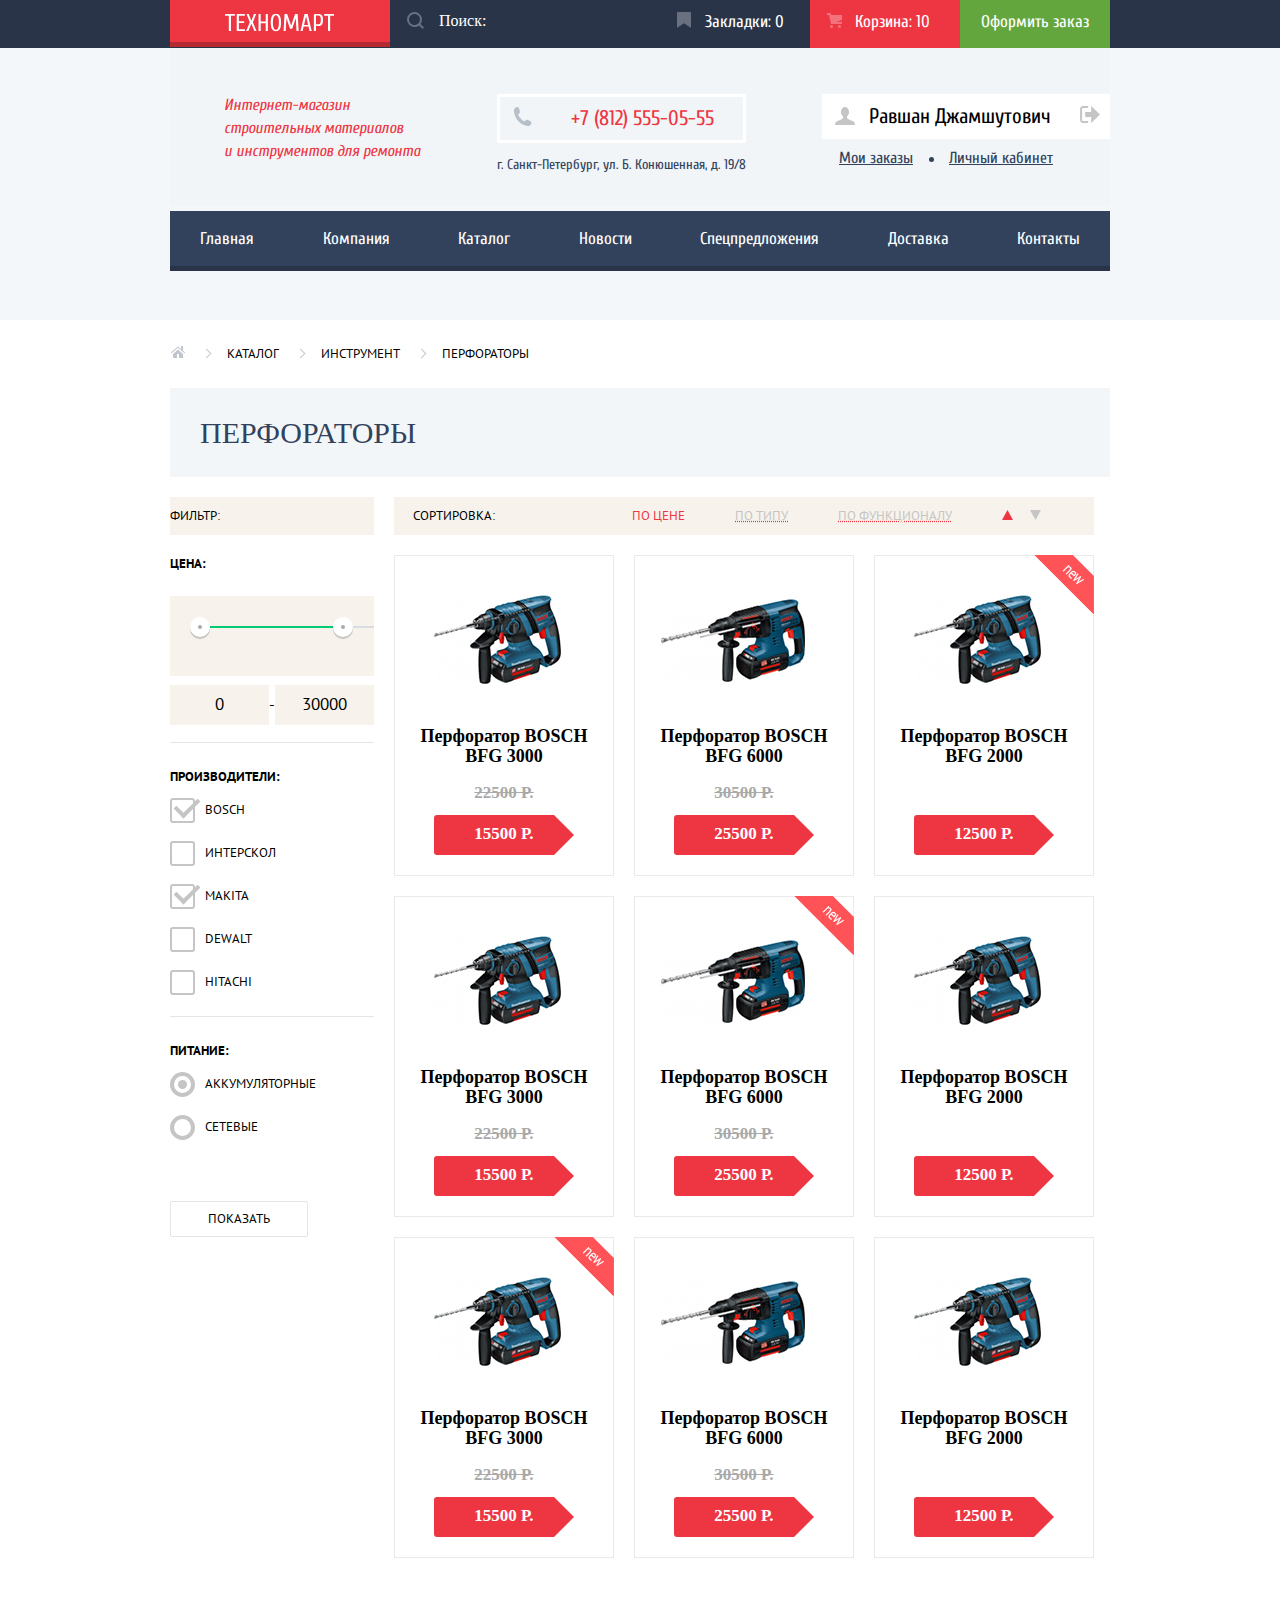
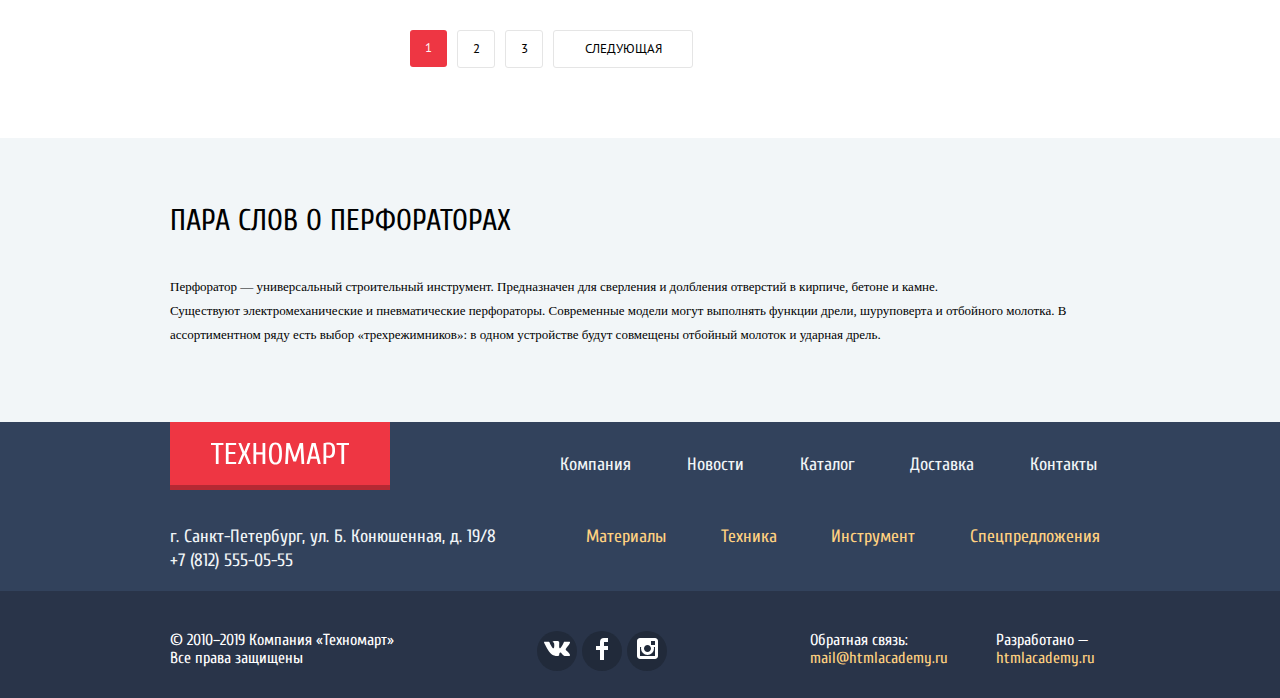
==== catalog.html @ a38dd0d5 "Вынес JS  в отдельный файл" ====
<!DOCTYPE html>
<html lang="ru">
  <head>
    <meta charset="utf-8">
    <title>HTML Academy: Каталог магазина Техномарт</title>
    <link href="https://fonts.googleapis.com/css?family=Cuprum:400,400i,700%7CPT+Sans:400,700&display=swap&subset=cyrillic" rel="stylesheet">
    <link href="css/normalize.css" rel="stylesheet">
    <link href="css/style-catalog.css" rel="stylesheet">
  </head>
  <body>
    <!-- ICON'S (У КОТОРЫХ МЕНЯЕТСЯ ЦВЕТ) -->
   <svg class="visually-hidden">
       <symbol id="bookmark-icon" viewBox="0 0 14 16">
           <g>
               <path d="M14 15c0 .55-.368.741-.818.426l-5.363-3.765c-.45-.315-1.187-.315-1.637 0L.818 15.426C.368 15.741 0 15.55 0 15V1c0-.55.45-1 1-1h12c.55 0 1 .45 1 1v14z"/>
           </g>
       </symbol>

       <symbol id="cart-icon" viewBox="0 0 15 15">
           <g>
               <circle cx="4.5" cy="13.5" r="1.5"/>
               <circle cx="12.5" cy="13.5" r="1.5"/>
               <path d="M15 2H4.07l-.422-2H0v2h2.031l1.985 9H15V9H9.441L15 6.951z"/>
           </g>
       </symbol>

       <symbol id="search-icon" viewBox="0 0 17 17">
           <g>
               <path d="M17 15.586l-3.542-3.542A7.465 7.465 0 0 0 15 7.5 7.5 7.5 0 1 0 7.5 15c1.71 0 3.282-.579 4.544-1.542L15.586 17 17 15.586zM2 7.5C2 4.467 4.467 2 7.5 2 10.532 2 13 4.467 13 7.5c0 3.032-2.468 5.5-5.5 5.5A5.506 5.506 0 0 1 2 7.5z"/>
           </g>
       </symbol>

       <symbol id="phone-icon" viewBox="0 0 19 19">
           <g>
                   <path d="M15.572 18.985h-.941c-4.129-.488-7.157-2.408-9.359-4.864C3.062 11.66 1.318 8.492.978 4.228V3.084c.078-.774.459-1.304.898-1.757C2.425.766 3.25.044 4.002.019c.554-.018 1.5.38 1.879.899.329.446.504 1.339.656 2.003.154.671.505 1.643.408 2.289-.148 1.007-1.487 1.434-1.879 2.166 1.307 3.135 3.443 5.439 6.293 7.031.715-.392 1.346-1.572 2.332-1.595.359-.009.818.178 1.184.286.402.121.75.275 1.104.408.596.224 1.648.521 2.004 1.021.365.513.57 1.356.49 1.879-.164 1.041-1.879 2.197-2.901 2.579z"/>
             </g>
       </symbol>

       <symbol id="login-icon" viewBox="0 0 20 17">
           <g>
                   <path d="M14.875 8.5L6 0v6H0v5h6v6z"/>
                   <path d="M16.986 15.01h-5.027V17h5.027c2.178 0 3.004-1.81 3.029-3.026V3.028C19.99 1.811 19.164 0 16.986 0h-5.027v1.99h5.027c.839 0 .992.681 1.01 1.057v10.904c-.017.376-.171 1.059-1.01 1.059z"/>
               </g>
       </symbol>

       <symbol id="logout-icon" viewBox="0 0 21 17">
           <g>
                   <path d="M21 8.5L12.125 0v6h-6v5h6v6z"/>
                   <path d="M3.106 13.952V3.048c.018-.376.171-1.057 1.01-1.057h5.027V0H4.116C1.938 0 1.112 1.81 1.087 3.027v10.946C1.112 15.189 1.938 17 4.116 17h5.027v-1.99H4.116c-.839 0-.992-.683-1.01-1.058z"/>
           </g>
       </symbol>

       <symbol id="user-icon" viewBox="0 0 20 18">
           <g>
                   <path d="M17.881 14.166c-2.144-.735-4.256-1.666-5.207-2.39-.657-.501-.77-1.618-.517-2.415 1.118-.903 1.864-2.477 1.864-4.278C14.021 2.276 12.221 0 10 0S5.979 2.276 5.979 5.083c0 1.801.746 3.374 1.863 4.277.253.798.141 1.915-.517 2.416-.95.724-3.063 1.654-5.207 2.39S0 18 0 18h20s.025-3.099-2.119-3.834z"/>
           </g>
       </symbol>

       <symbol id="up-dir" viewBox="0 0 11 10">
               <g>
                   <path d="M5.5 0L0 10h11z"/>
               </g>
       </symbol>

       <symbol id="down-dir" viewBox="0 0 11 10">
               <g>
                   <path d="M5.5 10L0 0h11"/>
           </g>
       </symbol>
   </svg>

   <!-- HEADER -->
    <header class="header">
     <div class="header__top-wrap">
      <div class="header__top-line">
          <a class="header__logo" href="index.html" aria-label="Возврат на главную страницу">
            <img src="img/logo-technomart.svg" width="109" height="19" alt="Логотип магазина «Техномарт»">
          </a>

          <form class="header__search" action="catalog.html" method="get">
            <input type="text" class="search__input" name="search-input" placeholder="Поиск:">
            <button class="search__button">
                <svg class="search__icon"><use xlink:href="#search-icon"></use></svg>
            </button>
          </form>

          <ul class="header__interface">
            <li>
                <div class="interface__content">
                    <svg class="bookmark-icon">
                        <use xlink:href="#bookmark-icon"></use>
                    </svg>
                    <a class="bookmark-btn" href="#">Закладки: 0</a>
                </div>
            </li>
            <li>
                <div class="interface__content">
                    <svg class="cart-icon">
                        <use xlink:href="#cart-icon"></use>
                    </svg>
                    <a class="cart-btn non-empty" href="#">Корзина: 10</a>
                </div>
            </li>
            <li><a class="order-btn" href="#">Оформить заказ</a></li>
          </ul>
      </div>
     </div>

      <div class="header__mid-line">

          <p class="header__txt">
              Интернет-магазин<br>
              строительных материалов<br>
              и инструментов для ремонта
          </p>

          <div class="header__contacts">
              <div class="phone__content">
                  <svg class="phone-icon">
                      <use xlink:href="#phone-icon"></use>
                  </svg>
                  <a class="header__tel" href="tel:88125550555">+7 (812) 555-05-55</a>
              </div>
              <p class="header__geo">г. Санкт-Петербург, ул. Б. Конюшенная, д. 19/8</p>
          </div>


          <ul class="user-navigation visually-hidden">
            <li class="user-navigation__content">
                <svg class="login-icon"><use xlink:href="#login-icon"></use></svg>
                <a class="login-link" href="catalog.html">Войти</a>
            </li>
            <li><a class="registration-link" href="#">Регистрация</a></li>
          </ul>

          <ul class="account-navigation">
              <li class="account-top-line">
                  <div class="profile-content">
                      <svg class="user-icon">
                          <use xlink:href="#user-icon"></use>
                      </svg>
                      <a class="profile-link" href="#" aria-label="Имя пользователя">Равшан Джамшутович</a>
                  </div>
                  <a class="exit-link" href="#" aria-label="Выход из аккаунта">
                      <svg class="logout-icon">
                          <use xlink:href="#logout-icon"></use>
                      </svg>
                  </a>
              </li>
              <li class="account-bottom-line">
                  <a href="#">Мои заказы</a>
                  <a href="#">Личный кабинет</a>
              </li>
          </ul>

      </div>

      <nav class="header__navigation">
          <ul class="site-navigation">
            <li><a href="index.html">Главная</a></li>
            <li><a href="#">Компания</a></li>
            <li><a href="catalog.html">Каталог</a></li>
            <li><a href="#">Новости</a></li>
            <li><a href="#">Спецпредложения</a></li>
            <li><a href="#">Доставка</a></li>
            <li><a href="#">Контакты</a></li>
          </ul>
      </nav>
    </header>

    <main class="container">
      <div class="center-container">
          <ul class="breadcrumbs">
            <li>
                <a href="index.html"><img src="img/icon-home.svg" width="15" height="12" alt="Ссылка на Главную страницу"></a>
            </li>
            <li><a href="catalog.html">Каталог</a></li>
            <li><a href="#">Инструмент</a></li>
            <li class="breadcrumbs__current">Перфораторы</li>
          </ul>


          <h1 class="container__title">ПЕРФОРАТОРЫ</h1>


          <section class="filters">
            <h2 class="filters__title">ФИЛЬТР:</h2>
            <form class="filter" method="get" action="#">
                <fieldset class="filter__price">
                    <legend>ЦЕНА:</legend>
                    <div class="range-controls">
                        <div class="scale">
                              <div class="bar"></div>
                        </div>
                           <div class="range-toggle range-toggle-min"></div>
                           <div class="range-toggle range-toggle-max"></div>
                    </div>
                    <div class="price__area">
                        <label class="price__min">
                            <input  type="text" name="price-min" value="0">
                        </label>
                        <span class="price__line">-</span>
                        <label class="price__max">
                            <input  type="text" name="price-max" value="30000">
                        </label>
                    </div>
                </fieldset>

                <fieldset class="filter__fabricators">
                    <legend>ПРОИЗВОДИТЕЛИ:</legend>
                    <ul class="fabricators">
                        <li class="fabricators__item">
                            <input class="fabricators__checkbox" type="checkbox" id="filter-BOSCH" name="BOSCH" checked>
                            <label for="filter-BOSCH">BOSCH</label>
                        </li>
                        <li class="fabricators__item">
                            <input class="fabricators__checkbox" type="checkbox" id="filter-Interskol" name="Interskol">
                            <label for="filter-Interskol">ИНТЕРСКОЛ</label>
                        </li>
                        <li class="fabricators__item">
                            <input class="fabricators__checkbox" type="checkbox" id="filter-MAKITA" name="MAKITA" checked>
                            <label for="filter-MAKITA">MAKITA</label>
                        </li>
                        <li class="fabricators__item">
                            <input class="fabricators__checkbox" type="checkbox" id="filter-Dewalt" name="Dewalt">
                            <label for="filter-Dewalt">Dewalt</label>
                        </li>
                        <li class="fabricators__item">
                            <input class="fabricators__checkbox" type="checkbox" id="filter-Hitachi" name="Hitachi">
                            <label for="filter-Hitachi">Hitachi</label>
                        </li>
                    </ul>
                </fieldset>

                <fieldset class="filter__power">
                    <legend>ПИТАНИЕ:</legend>
                    <ul class="power">
                        <li class="power__item">
                            <input class="power__radio" type="radio" id="filter-battery" name="power-group" checked>
                            <label for="filter-battery">Аккумуляторные</label>
                        </li>
                        <li class="power__item">
                            <input class="power__radio" type="radio" id="filter-network" name="power-group">
                            <label for="filter-network">Сетевые</label>
                        </li>
                    </ul>
                </fieldset>
            </form>
            <button class="filters__btn" type="submit">ПОКАЗАТЬ</button>
          </section>

          <section class="sorts">
            <h2 class="sorts__title">СОРТИРОВКА:</h2>
            <form class="sort" method="get" action="#">
                <ul class="sort__list">
                    <li class="sort__item">
                        <input class="sort__radio" type="radio" id="sort-price" name="sort-group" checked>
                        <label for="sort-price">По цене</label>
                    </li>

                    <li class="sort__item">
                        <input class="sort__radio" type="radio" id="sort-type" name="sort-group">
                        <label for="sort-type">По типу</label>
                    </li>

                    <li class="sort__item">
                        <input class="sort__radio" type="radio" id="sort-function" name="sort-group">
                        <label for="sort-function">По функционалу</label>
                    </li>

                    <li class="sort__item">
                        <input class="sort__radio" type="radio" id="sort-min" name="min-max-group" checked>
                        <label for="sort-min" class="sort-min-arrow" aria-label="По возрастанию">
                            <svg class="up-dir-icon">
                                <use xlink:href="#up-dir"></use>
                            </svg>
                        </label>
                    </li>

                    <li class="sort__item">
                        <input class="sort__radio" type="radio" id="sort-max" name="min-max-group">
                        <label for="sort-max" class="sort-max-arrow" aria-label="По убыванию">
                            <svg class="down-dir-icon">
                                <use xlink:href="#down-dir"></use>
                            </svg>
                        </label>
                    </li>
                </ul>
            </form>
          </section>

          <section class="catalog">
            <h2 class="catalog__title visually-hidden">КАТАЛОГ:</h2>
            <ul class="catalog__list">
                <li class="catalog__item">
                      <div class="flag visually-hidden">
                          <img src="img/new-flag.png" width="60" height="59" alt="Маркировка нового товара">
                      </div>
                      <div class="catalog__btns">
                        <a class="buy open__popup-buy" href="buy.html">КУПИТЬ</a>
                        <a class="bookmark" href="#">В закладки</a>
                      </div>
                      <div class="item__img">
                          <img src="img/BFG3000.png" width="218" height="170" alt="Фото товара Перфоратор BOSCH BFG 3000">
                      </div>
                      <a href="#">
                          <p class="item__title">
                             Перфоратор BOSCH<br>
                             BFG 3000
                          </p>
                      </a>
                      <p class="item__discount">22500 Р.</p>
                      <p class="item__price">15500 Р.</p>
                </li>

                <li class="catalog__item">
                      <div class="flag visually-hidden">
                          <img src="img/new-flag.png" width="60" height="59" alt="Маркировка нового товара">
                      </div>
                      <div class="catalog__btns">
                        <a class="buy open__popup-buy" href="buy.html">КУПИТЬ</a>
                        <a class="bookmark" href="#">В закладки</a>
                      </div>
                      <div class="item__img">
                          <img src="img/BFG6000.png" width="218" height="170" alt="Фото товара Перфоратор BOSCH BFG 6000">
                      </div>
                      <a href="#">
                          <p class="item__title">
                              Перфоратор BOSCH<br>
                              BFG 6000
                          </p>
                      </a>
                      <p class="item__discount">30500 Р.</p>
                      <p class="item__price">25500 Р.</p>
                </li>

                <li class="catalog__item">
                      <div class="flag">
                          <img src="img/new-flag.png" width="60" height="59" alt="Маркировка нового товара">
                      </div>
                      <div class="catalog__btns">
                        <a class="buy open__popup-buy" href="buy.html">КУПИТЬ</a>
                        <a class="bookmark" href="#">В закладки</a>
                      </div>
                      <div class="item__img">
                          <img src="img/BFG2000.png" width="218" height="170" alt="Фото товара Перфоратор BOSCH BFG 2000">
                      </div>
                      <a href="#">
                          <p class="item__title">
                              Перфоратор BOSCH<br>
                              BFG 2000
                          </p>
                      </a>
                      <p class="item__discount"></p>
                      <p class="item__price">12500 Р.</p>
                </li>

                <li class="catalog__item">
                      <div class="flag visually-hidden">
                          <img src="img/new-flag.png" width="60" height="59" alt="Маркировка нового товара">
                      </div>
                      <div class="catalog__btns">
                        <a class="buy open__popup-buy" href="buy.html">КУПИТЬ</a>
                        <a class="bookmark" href="#">В закладки</a>
                      </div>
                      <div class="item__img">
                          <img src="img/BFG3000.png" width="218" height="170" alt="Фото товара Перфоратор BOSCH BFG 3000">
                      </div>
                      <a href="#">
                          <p class="item__title">
                              Перфоратор BOSCH<br>
                              BFG 3000
                          </p>
                      </a>
                      <p class="item__discount">22500 Р.</p>
                      <p class="item__price">15500 Р.</p>
                </li>

                <li class="catalog__item">
                      <div class="flag">
                          <img src="img/new-flag.png" width="60" height="59" alt="Маркировка нового товара">
                      </div>
                      <div class="catalog__btns">
                        <a class="buy open__popup-buy" href="buy.html">КУПИТЬ</a>
                        <a class="bookmark" href="#">В закладки</a>
                      </div>
                      <div class="item__img">
                          <img src="img/BFG6000.png" width="218" height="170" alt="Фото товара Перфоратор BOSCH BFG 6000">
                      </div>
                      <a href="#">
                          <p class="item__title">
                              Перфоратор BOSCH<br>
                              BFG 6000
                          </p>
                      </a>
                      <p class="item__discount">30500 Р.</p>
                      <p class="item__price">25500 Р.</p>
                </li>

                <li class="catalog__item">
                      <div class="flag visually-hidden">
                          <img src="img/new-flag.png" width="60" height="59" alt="Маркировка нового товара">
                      </div>
                      <div class="catalog__btns">
                        <a class="buy open__popup-buy" href="buy.html">КУПИТЬ</a>
                        <a class="bookmark" href="#">В закладки</a>
                      </div>
                      <div class="item__img">
                          <img src="img/BFG2000.png" width="218" height="170" alt="Фото товара Перфоратор BOSCH BFG 2000">
                      </div>
                      <a href="#">
                          <p class="item__title">
                              Перфоратор BOSCH<br>
                              BFG 2000
                          </p>
                      </a>
                      <p class="item__discount"></p>
                      <p class="item__price">12500 Р.</p>
                </li>

                <li class="catalog__item">
                      <div class="flag">
                          <img src="img/new-flag.png" width="60" height="59" alt="Маркировка нового товара">
                      </div>
                      <div class="catalog__btns">
                        <a class="buy open__popup-buy" href="buy.html">КУПИТЬ</a>
                        <a class="bookmark" href="#">В закладки</a>
                      </div>
                      <div class="item__img">
                          <img src="img/BFG3000.png" width="218" height="170" alt="Фото товара Перфоратор BOSCH BFG 3000">
                      </div>
                      <a href="#">
                          <p class="item__title">
                              Перфоратор BOSCH<br>
                              BFG 3000
                          </p>
                      </a>
                      <p class="item__discount">22500 Р.</p>
                      <p class="item__price">15500 Р.</p>
                </li>

                <li class="catalog__item">
                      <div class="flag visually-hidden">
                          <img src="img/new-flag.png" width="60" height="59" alt="Маркировка нового товара">
                      </div>
                      <div class="catalog__btns">
                        <a class="buy open__popup-buy" href="buy.html">КУПИТЬ</a>
                        <a class="bookmark" href="#">В закладки</a>
                      </div>
                      <div class="item__img">
                          <img src="img/BFG6000.png" width="218" height="170" alt="Фото товара Перфоратор BOSCH BFG 6000">
                      </div>
                      <a href="#">
                          <p class="item__title">
                              Перфоратор BOSCH<br>
                              BFG 6000
                          </p>
                      </a>
                      <p class="item__discount">30500 Р.</p>
                      <p class="item__price">25500 Р.</p>
                </li>

                <li class="catalog__item">
                      <div class="flag visually-hidden">
                          <img src="img/new-flag.png" width="60" height="59" alt="Маркировка нового товара">
                      </div>
                      <div class="catalog__btns">
                        <a class="buy open__popup-buy" href="buy.html">КУПИТЬ</a>
                        <a class="bookmark" href="#">В закладки</a>
                      </div>
                      <div class="item__img">
                          <img src="img/BFG2000.png" width="218" height="170" alt="Фото товара Перфоратор BOSCH BFG 2000">
                      </div>
                      <a href="#">
                          <p class="item__title">
                              Перфоратор BOSCH<br>
                              BFG 2000
                          </p>
                      </a>
                      <p class="item__discount"></p>
                      <p class="item__price">12500 Р.</p>
                </li>
            </ul>
          </section>

          <section class="pagination">
            <h2 class="visually-hidden">Номер страницы</h2>
            <ul class="pagination__list">
                <li class="pagination__item pagination__item-current"><a>1</a></li>
                <li class="pagination__item"><a href="#">2</a></li>
                <li class="pagination__item"><a href="#">3</a></li>
                <li class="pagination__item next-page"><a href="#">Следующая</a></li>
            </ul>
          </section>
      </div>

      <section class="about-container">
        <div class="center-container">
            <h2 class="about-container__title">ПАРА СЛОВ О ПЕРФОРАТОРАХ</h2>
            <p class="about-container__txt">
                Перфоратор — универсальный строительный инструмент. Предназначен для сверления и долбления отверстий в кирпиче, бетоне и камне.<br>
                Существуют электромеханические и пневматические перфораторы. Современные модели могут выполнять функции дрели, шуруповерта и отбойного молотка. В<br>
                ассортиментном ряду есть выбор «трехрежимников»: в одном устройстве будут совмещены отбойный молоток и ударная дрель.
            </p>
        </div>
      </section>

<!-- POPUP'S -->
      <section class="popup-buy visually-hidden">
          <h2 class="visually-hidden">Добавление товара в корзину</h2>
          <img src="img/popup-done.png" alt="Товар добавлен в корзину!">
          <p>Товар добавлен в корзину!</p>
          <div class="popup-buy__buttons">
              <button class="btn" type="button">Оформить заказ</button>
              <button class="btn" type="button">Продолжить покупки</button>
          </div>
          <button class="popup__close" type="button">
              <span class="visually-hidden">Закрыть</span>
          </button>
      </section>
    </main>

<!-- FOOTER -->
    <footer class="footer">

      <div class="footer__top-line">
          <a class="footer__logo">
              <img src="img/logo-technomart.svg" width="138" height="23" alt="Логотип магазина «Техномарт»">
          </a>
          <nav>
              <ul class="footer__navigation">
                <li><a href="#">Компания</a></li>
                <li><a href="#">Новости</a></li>
                <li><a href="catalog.html">Каталог</a></li>
                <li><a href="#">Доставка</a></li>
                <li><a href="#">Контакты</a></li>
              </ul>
          </nav>
      </div>
      <div class="footer__mid-line">
          <p class="footer__contacts">
              г. Санкт-Петербург, ул. Б. Конюшенная, д. 19/8<br>
              +7 (812) 555-05-55
          </p>
          <ul class="items-navigation">
              <li><a href="#">Материалы</a></li>
              <li><a href="#">Техника</a></li>
              <li><a href="#">Инструмент</a></li>
              <li><a href="#">Спецпредложения</a></li>
          </ul>
      </div>

      <div class="footer__bottom-wrap">
         <div class="footer__bottom-line">
              <p class="footer__copyright">
                  © 2010–2019 Компания «Техномарт»<br>
                  Все права защищены
              </p>
              <ul class="footer__socials">
                  <li class="social__item">
                      <a href="#">
                          <img src="img/icon-vk.svg" width="26" height="15" alt="Ссылка на страницу магазина во Вконтакте">
                      </a>
                  </li>
                  <li class="social__item">
                      <a href="#">
                          <img src="img/icon-fb.svg" width="12" height="22" alt="Ссылка на страницу магазина в Facebook">
                      </a>
                  </li>
                  <li class="social__item">
                      <a href="#">
                          <img src="img/icon-insta.svg" width="21" height="21" alt="Ссылка на страницу магазина в Instagram">
                      </a>
                  </li>
              </ul>
            <ul class="footer__feedback">
                <li>
                    Обратная связь:<br>
                    <a href="mailto:mail@htmlacademy.ru" aria-label="Написать письмо разработчику">mail@htmlacademy.ru</a>
                </li>
                <li>
                    Разработано —<br>
                    <a href="https://htmlacademy.ru/intensive/htmlcss" aria-label="Перейти на сайт разработчика">htmlacademy.ru</a>
                </li>
              </ul>
         </div>
      </div>
    </footer>

    <script src="js/script.js"></script>

  </body>
</html>
---- css/style-catalog.css ----
.body {
    padding: 0;
    margin: 0;

    font-family: 'Cuprum', sans-serif;
    font-size: 13px;
    line-height: 24px;
    font-weight: 400;
    color: #000000;

    background-color: #ffffff;
}

                              /* VISUALLY-HIDDEN (то, что скрыто)*/
.visually-hidden {
  display: none;
}

                              /* CENTER-CONTAINER (центровщик) */

.center-container {
    width: 940px;

    margin-left: auto;
    margin-right: auto;
}

                              /* HEADER */
.header {
    width: 100%;
    min-height: 320px;
    margin-bottom: 25px;
    background-color: #f4f7f9;
}

                              /* HEADER TOP LINE */
.header__top-wrap {
    width: 100%;
    min-height: 42px;
    background-color: #293449;
}

.header__top-line {
    display: flex;
    flex-direction: row;
    justify-content: space-between;
    flex-wrap: wrap;

    max-width: 940px;
    min-height: 42px;
    background-color: #293449;
    margin-left: auto;
    margin-right: auto;
}

.header__logo {
    width: 220px;
    height: 42px;

    background-color: #ee3643;
    border-bottom: 5px solid #b52933;
}

.header__logo img {
    width: 109px;
    height: 19px;

    margin-top: 13px;
    margin-right: 56px;;
    margin-bottom: 11px;
    margin-left: 55px;;
}

.header__logo:hover,
.header__logo:focus{
    background-color: #ca2c37;
}

.header__logo:active{
    background-color: #ba2732;
}

.header__search {
    position: relative;

    display: flex;
    flex-direction: row;

    width: 270px;
    height: 42px;
}

.search__input {
    width: 221px;
    height: 42px;
    color: #ffffff;
    background-color: #293449;

    margin: 0;
    padding: 0;
    padding-left: 49px;
    border: none;
}

.search__button {
    background: none;
    border: none;
    padding: 0;
}

.search__icon {
    position: absolute;
    top: 12px;
    left: 17px;
    z-index: 100;

    display: block;
    width: 17px;
    height: 17px;

    cursor: pointer;

    fill: #6a7180;
}


/*цвет текста для placeholder'a в этом input*/
.search__input::-webkit-input-placeholder {
    color: #ffffff;
}

.search__input:-moz-placeholder {
    color: #ffffff;
}

.header__search:hover .search__icon {
    fill: #ffffff;
}

.search__input:hover {
    background-color: #212a3a;
}

.search__input:focus {
    color: #000000;
    background-color: #ffffff;
}

.search__input:focus ~ button .search__icon {
    fill: #ee3643;
}


.header__interface {
    display: flex;
    flex-direction: row;

    list-style: none;
    padding: 0;
    margin: 0;
}

.interface__content {
    position: relative;

    display: flex;
    flex-direction: row;

    width: 150px;
    height: 42px;
}

.bookmark-icon {
    position: absolute;
    top: 12px;
    left: 17px;
    z-index: 100;

    display: block;

    width: 14px;
    height: 16px;

    fill: rgba(255,255,255,0.3);
}

.bookmark-btn {
    display: block;

    width: 105px;
    height: 22px;

    font-family: 'Cuprum', sans-serif;
    font-size: 17px;
    line-height: 18px;
    color: #ffffff;
    text-decoration: none;

    padding-top: 13px;
    padding-bottom: 13px;
    padding-left: 45px;

}

.cart-icon {
    position: absolute;
    top: 13px;
    left: 17px;
    z-index: 100;

    display: block;

    width: 15px;
    height: 15px;

    fill: rgba(255,255,255,0.3);
}

.cart-btn {
    display: block;

    width: 105px;
    height: 22px;

    font-family: 'Cuprum', sans-serif;
    font-size: 17px;
    line-height: 18px;
    color: #ffffff;
    text-decoration: none;

    padding-top: 13px;
    padding-bottom: 13px;
    padding-left: 45px;
}

.non-empty {
    background-color: #ee3643;
}

.interface__content:hover,
.interface__content:focus {
    background-color: #212a3a;
}

.interface__content:hover svg,
.interface__content:focus svg{
    fill: #ffffff;
}

.interface__content a:active {
    color: #999ca1;
    background-color: #161d29;
}

.interface__content:active svg {
    fill: rgba(255,255,255,0.5);
}

.order-btn {
    display: block;

    width: 150px;
    height: 22px;

    font-family: 'Cuprum', sans-serif;
    font-size: 17px;
    line-height: 18px;
    color: #ffffff;
    text-decoration: none;
    text-align: center;

    padding-top: 13px;
    padding-bottom: 13px;

    background-color: #63a63e;
}

.order-btn:hover,
.order-btn:focus {
    background-color: #5fbb2d;
}

.order-btn:active {
    color: #a2be93;
    background-color: #518534;
}

                              /* HEADER MIDDLE LINE */

.header__mid-line {
    display: flex;
    flex-direction: row;
    justify-content: space-between;
    flex-wrap: wrap;


    max-width: 940px;
    min-height: 158px;
    margin-left: auto;
    margin-right: auto;

    margin-bottom: 5px;

    background-color: #f1f5f7;
}

.header__txt {
    font-family: 'Cuprum', sans-serif;
    font-style: italic;
    font-size: 16px;
    line-height: 23px;
    color: #ee3643;

    margin: 0;
    margin-top: 46px;
    margin-left: 54px;
}

.header__contacts {
    margin-top: 46px;
}

.phone__content {
    position: relative;

    display: flex;
    flex-direction: row;
    flex-wrap: wrap;

    max-width: 264px;
    min-height: 39px;

    border: 3px solid #ffffff;
    margin-bottom: 10px;
}

.phone-icon {
    position: absolute;
    top: 10px;
    left: 13px;

    width: 19px;
    height: 19px;

    fill: #b7bfc8;
}

.header__tel {
    font-family: 'Cuprum', sans-serif;
    font-size: 21px;
    line-height: 21px;
    text-decoration: none;
    color: #ee3643;

    padding-top: 11px;
    padding-bottom: 11px;
    padding-left: 71px;

    margin: 0;
}

.header__geo {
    max-width: 264px;

    font-family: 'Cuprum', sans-serif;
    font-size: 14px;
    line-height: 24px;
    text-align: center;
    color: #32425c;
    margin: 0;
}

.user-navigation {
    display: flex;
    flex-direction: row;
    flex-wrap: wrap;

    list-style: none;
    padding: 0;
    margin: 0;
    margin-top: 46px;
}

.user-navigation__content {
    position: relative;

    display: flex;
    flex-direction: row;
    flex-wrap: wrap;

    min-width: 121px;
    height: 45px;

    background-color: #ffffff;

    margin-right: 10px;
}

.login-icon {
    position: absolute;
    top: 14px;
    left: 14px;

    width: 20px;
    height: 17px;

    fill: #c5c5c5;
}

.user-navigation a {
    font-family: 'Cuprum', sans-serif;
    font-size: 21px;
    line-height: 21px;
    color: #000000;
    text-decoration: none;

    background-color: #ffffff;
}

.login-link {
    display: block;
    min-width: 63px;
    min-height: 21px;

    padding-top: 12px;
    padding-right: 10px;
    padding-bottom: 12px;
    padding-left: 48px;


}

.registration-link {
    display: block;

    min-width: 115px;
    min-height: 21px;

    padding-top: 12px;
    padding-right: 10px;
    padding-bottom: 12px;
    padding-left: 25px;

}


.user-navigation a:hover,
.user-navigation a:focus {
    color: #ee3643;
}

.user-navigation a:active {
    color: #b2b2b2;
}

.user-navigation__content:hover .login-icon,
.user-navigation__content:focus .login-icon {
    fill: #32425c;
}

.user-navigation__content:active .login-icon {
    fill: #c5c5c5;
}

.visually-hidden {
    display: none;
}

.account-navigation {
    list-style: none;
    padding: 0;
    margin: 0;
    margin-top: 46px;
}

.account-top-line {
    display: flex;
    flex-direction: row;
    flex-wrap: wrap;
    justify-content: space-around;
    align-items: center;

    max-width: 300px;
    min-height: 45px;

    background-color: #ffffff;

    margin-bottom: 10px;
}

.profile-content {
    position: relative;

    display: flex;
    flex-direction: row;
    flex-wrap: wrap;
}

.user-icon {
    position: absolute;
    top: 13px;
    left: 13px;

    width: 20px;
    height: 18px;

    fill: #c5c5c5;
}

.profile-link {
    display: block;

    font-family: 'Cuprum', sans-serif;
    font-size: 21px;
    line-height: 21px;
    font-weight: 400;
    text-decoration: none;
    color: #000000;

    width: 210px;
    min-height: 21px;

    padding-top: 12px;
    padding-bottom: 12px;

    padding-left: 47px;

}

.profile-link:active {
    color: #b2b2b2;
}

.profile-content:hover .user-icon,
.profile-content:focus .user-icon {
    fill: #32425c;
}

.profile-content:active .user-icon {
    fill: #c5c5c5;
}

.logout-icon {
    width: 21px;
    height: 17px;

    fill: #c5c5c5;

    margin-right: 10px;
}

.exit-link:hover .logout-icon,
.exit-link:focus .logout-icon {
    fill: #32425c;
}

.exit-link:active .logout-icon {
    fill: #c5c5c5;
}

.account-bottom-line {
    margin-left: 17px;
}

.account-bottom-line a {
    position: relative;

    font-family: 'Cuprum', sans-serif;
    font-size: 16px;
    line-height: 18px;
    font-weight: 400;
    color: #32425c;

    margin-right: 32px;
}

.account-bottom-line a::before {
    position: absolute;
    top: 8px;
    left: -20px;

    content: "";

    width: 5px;
    height: 5px;

    border-radius: 5px;
    background-color: #32425c;
}

.account-bottom-line a:first-child::before {
    display: none;
}

.account-bottom-line a:hover,
.account-bottom-line a:focus {
    color: #ee3643;
}

.account-bottom-line a:active {
    color: #c5cad0;
}

                              /* HEADER BOTTOM LINE */

.header__navigation {
    width: 100%;
}

.site-navigation {
    display: flex;
    flex-direction: row;
    flex-wrap: wrap;
    justify-content: space-between;


    width: 940px;
    min-height: 55px;

    background-color: #32425c;
    border-bottom: 5px solid #293449;

    list-style: none;
    padding: 0;
    margin: 0;
    margin-left: auto;
    margin-right: auto;
}

.site-navigation a {
    display: block;
    height: 17px;


    font-family: 'Cuprum', sans-serif;
    font-size: 17px;
    line-height: 17px;
    color: #ffffff;
    text-decoration: none;
    text-align: center;

    padding-top: 19px;
    padding-right: 30px;
    padding-bottom: 19px;
    padding-left: 30px;

}

.site-navigation a:hover,
.site-navigation a:focus {
    background-color: #293449;
}

.site-navigation a:active {
    color: #a8abaf;
    background-color: #293449;
}

                              /* MAIN */
.container {
    position: relative;
}


.breadcrumbs {
    display: flex;
    justify-content: flex-start;
    flex-wrap: wrap;

    list-style: none;
    padding: 0;
    margin: 0;
}

.breadcrumbs li,
.breadcrumbs a {
    font-family: 'PT Sans', sans-serif;
    font-size: 13px;
    line-height: 18px;
    font-weight: 400;
    text-transform: uppercase;
    text-decoration: none;
    color: #000000;
}

.breadcrumbs li {
    position: relative;

    margin-right: 42px;
}

.breadcrumbs li::after {
    position: absolute;

    top: 5px;
    right: -25px;

    content: "";

    width: 6px;
    height: 6px;
    background-color: #ffffff;
    border-right: 1px solid #c5c9d1;
    border-bottom: 1px solid #c5c9d1;

    transform: rotate(-45deg);
}

.breadcrumbs__current::after {
    display: none;
}

.container__title {
    font-size: 30px;
    line-height: 30px;
    font-weight: 400;
    text-transform: uppercase;
    color: #32425c;

    height: 30px;

    background-color: #f2f6f8;

    margin-top: 25px;
    margin-bottom: 20px;

    padding-top: 30px;
    padding-bottom: 29px;
    padding-left: 30px;

}

                              /* FILTERS */

                              /* PRICE */

.filters {
    float: left;

    max-width: 220px;

    font-family: 'PT Sans', sans-serif;
    font-size: 13px;
    line-height: 18px;
    font-weight: 400;
    text-transform: uppercase;
    color: #000000;

    margin-right: 20px;
}

.filters__title {
    height: 18px;

    font-family: 'PT Sans', sans-serif;
    font-size: 13px;
    line-height: 18px;
    font-weight: 400;
    text-transform: uppercase;
    color: #000000;

    background-color: #f7f3ec;

    margin: 0;
    margin-bottom: 20px;

    padding-top: 10px;
    padding-bottom: 10px;

    word-break: break-all;
}

.filter__price {
    height: 187px;

    padding: 0;
    margin: 0;
    margin-bottom: 25px;

    border: 0;
    border-bottom: 1px solid #e5e5e5;
}

.filter__price legend {
    font-weight: 700;

    word-break: break-all;

    margin-bottom: 23px;
}

.range-controls {
    position: relative;

    height: 50px;

    background-color: #f7f3ec;

    padding-top: 30px;
    padding-left: 40px;

    margin-bottom: 9px;
}

.range-controls .scale {
    height: 2px;

    background-color: #d7dcde;
}

.range-controls .bar {
  width: 80%;
  height: 2px;

  background: #00ca74;
}

.range-toggle {
  position: absolute;
  top: 21px;

  width: 4px;
  height: 4px;

  background: #ababab;
  border: 8px solid #ffffff;
  border-radius: 50%;
  box-shadow: 0 2px 1px 0 rgba(0, 1, 1, 0.2);
  cursor: pointer;
}

.range-toggle-min {
  left: 20px;
}

.range-toggle-max {
  left: 80%;
}

.range-toggle:hover {
  background: #1c4f80;
}

.price__area {
    display: flex;
    flex-direction: row;
    justify-content: space-between;
}

.price__min input,
.price__max input {
    max-width: 95px;
    min-height: 38px;

    font-size: 17px;
    text-align: center;

    background-color: #f7f3ec;
    border: none;
}

.price__area span {
    font-size: 16px;

    margin-top: 10px;
}

                              /* FABRICATORS */

.filter__fabricators {
    max-width: 220px;

    padding:0;
    margin: 0;

    border: none;
    border-bottom: 1px solid #e5e5e5;
}

.filter__fabricators legend {
    font-weight: 700;

    margin-bottom: 15px;

    word-break: break-all;
}

.fabricators {
    list-style: none;
    padding: 0;
    margin: 0;
}

.fabricators__item {
    margin-left: 35px;
    margin-bottom: 25px;
}

.fabricators__item label {
    position: relative;

    cursor: pointer;

    word-break: break-all;
}

.fabricators__checkbox {
    display: none;
}

.fabricators__checkbox + label::before {
    content: "";

    position: absolute;

    top: -3px;
    left: -35px;

    width: 21px;
    height: 21px;

    border: 2px solid #c5c5c5;
    border-radius: 3px;
}

.fabricators__checkbox:checked + label::after {
    content: "";

    position: absolute;

    top: -3px;
    left: -30px;

    width: 20px;
    height: 10px;

    transform: rotate(-45deg);

    border-left: 4px solid #c5c5c5;
    border-bottom: 4px solid #c5c5c5;
}

.fabricators__checkbox:hover + label::before {
    border-color: #b5b5b5;
}

                              /* POWER */

.filter__power {
    max-width: 220px;

    border: none;

    padding:0;
    margin: 0;
    margin-top: 25px;
    margin-bottom: 40px;
}

.filter__power legend {
    font-weight: 700;

    margin-bottom: 15px;

    word-break: break-all;
}

.power {
    list-style: none;
    padding: 0;
    margin: 0;
}

.power__item {
    margin-left: 35px;
    margin-bottom: 25px;
}

.power__item label {
    position: relative;

    max-width: 220px;
    min-height: 30px;

    cursor: pointer;

    word-break: break-all;
}

.power__radio {
    display: none;
}

.power__radio + label::before {
    content: "";

    position: absolute;
    top: -3px;
    left: -35px;

    width: 17px;
    height: 17px;

    border: 4px solid #c5c5c5;
    border-radius: 50%;
}

.power__radio:checked + label::after {
    content: "";

    position: absolute;
    top: 5px;
    left: -27px;

    width: 9px;
    height: 9px;

    background-color: #c5c5c5;
    border-radius: 50%;
}

.power__radio:hover + label::before {
    border-color: #b5b5b5;
}

.power__radio:hover + label::after {
    background-color: #b5b5b5;
}

.filters__btn {
    display: block;
    width: 138px;
    height: 36px;

    cursor: pointer;

    background-color: #ffffff;

    border: 1px solid #e5e5e5;
    border-radius: 2px;
}

.filters__btn:hover,
.filters__btn:focus {
    border-color: #bdc6ca;
}

.filters__btn:active {
    border-color: #ee3643;
}

                              /* SORTS */
.sorts {
    display: flex;
    flex-direction: row;
    flex-wrap: wrap;

    max-width: 700px;
    min-height: 18px;

    font-family: 'PT Sans', sans-serif;
    font-size: 13px;
    line-height: 18px;
    font-weight: 400;
    text-transform: uppercase;
    color: #000000;

    background-color: #f7f3ec;

    margin-bottom: 20px;

    padding-top: 10px;
    padding-bottom: 10px;
}

.sorts__title {
    font-family: 'PT Sans', sans-serif;
    font-size: 13px;
    line-height: 18px;
    font-weight: 400;
    text-transform: uppercase;
    color: #000000;

    margin: 0;
    margin-left: 19px;
    margin-right: 137px;
}

.sort {
    max-width: 460px;
}

.sort__list {
    display: flex;
    flex-direction: row;
    flex-wrap: wrap;

    list-style: none;
    padding: 0;
    margin: 0;
}

.sort__item {
    position: relative;
    margin-right: 50px;
}

.sort__item:nth-child(4) {
    margin-right: 20px;
}

.sort__item:nth-child(4n) {
    margin-right: 17px;
}

.sort__item label {
    cursor: pointer;
    color: #c5c5c5;
    text-decoration: underline;
    text-decoration-style: dotted;
    text-decoration-color: #ee3643;
}

.sort__item label:hover {
    color: #231f20;
    text-decoration: underline;
    text-decoration-style: solid;
    text-decoration-color: #ee3643;
}

.sort__radio {
    display: none;
}

.sort__radio:checked ~ label{
    color: #ee3643;
    text-decoration: none;
}

.sort__item svg {
    width: 11px;
    height: 10px;

    fill: #c5c5c5;
}

.sort-min-arrow:hover > svg,
.sort-max-arrow:hover > svg {
    fill: #231f20;
}


.sort__radio:checked + label > svg {
    fill: #ee3643;
}

                              /* CATALOG */

.catalog {
    margin-bottom: 52px;
}

.catalog__list {
    display: flex;
    flex-direction: row;
    flex-wrap: wrap;

    width: 700px;

    list-style: none;
    padding: 0;
    margin: 0;
}

.catalog__item {
    position: relative;

    max-width: 218px;
    min-height: 316px;
    border: 1px solid #eaeaea;

    margin-right: 20px;
    margin-bottom: 20px;
}

.catalog__item:nth-child(3n) {
    margin-right: 0;
}

.catalog__item:hover {
    box-shadow: 0px 10px 25px 0px rgba(41, 52, 73, 0.5);
}

.catalog__item:hover .catalog__btns {
    display: block;
}

.flag {
    position: absolute;
    top: -1px;
    right: -1px;

    width: 60px;
    height: 59px;

    overflow: hidden;
    z-index: 20;
}

.catalog__btns {
    display: none;

    position: absolute;
    top: 0;
    left: 0;

    width: 218px;
    height: 170px;
    background-color: #ffffff;
}

.buy,
.bookmark {
    display: block;
    text-align: center;

    font-family: 'Cuprum', sans-serif;
    font-size: 14px;
    line-height: 18px;
    text-transform: uppercase;

    margin-left: auto;
    margin-right: auto;
}

.buy {
    color: #eef4ec;

    width: 135px;
    height: 18px;

    background-color: #63a63e;
    border-bottom: 3px solid #367315;
    border-radius: 3px;

    margin-top: 45px;
    padding-top: 7px;
    padding-bottom: 7px;

}

.buy:hover,
.buy:focus {
    background-color: #5fbb2d;
}

.buy:active {
    background-color: #518534;
    border-bottom-color: #518534;
}

.bookmark {
    color: #32425c;

    width: 129px;
    height: 18px;

    background-color: #ffffff;
    border: 3px solid #63a63e;
    border-radius: 3px;

    margin-top: 7px;
    padding-top: 7px;
    padding-bottom: 7px;
}

.bookmark:hover,
.bookmark:focus {
    border-color: #32425c;
}

.bookmark:active {
    color: #d0d2d6;
    border-color: #c1c6ce;
}

.item__img {
    width: 218px;
    height: 170px;
}

.item__img img {
    max-width: 100%;
}


.catalog__item a {
    text-decoration: none;
}

.item__title {
    font: 'PT Sans', sans-serif;
    font-size: 18px;
    line-height: 20px;
    font-weight: 700;
    text-align: center;
    color: #000000;

    margin: 0;
}

.item__discount {
    font: 'PT Sans', sans-serif;
    font-size: 17px;
    line-height: 18px;
    font-weight: 700;
    text-align: center;
    text-decoration: line-through;
    color: #a9a9a9;

    min-height: 18px;

    margin-top: 18px;
    margin-bottom: 13px;
}

.item__price {
    position: relative;

    font: 'PT Sans', sans-serif;
    font-size: 17px;
    line-height: 18px;
    font-weight: 700;
    text-align: center;;
    color: #ffffff;

    width: 80px;
    margin: 10px auto;
    margin-bottom: 20px;
    padding-top: 10px;
    padding-right: 30px;
    padding-bottom: 12px;
    padding-left: 30px;

    background-color: #ee3643;
    border-radius: 3px;
}

.item__price::after {
    content: "";

    position: absolute;
    top: 0;
    right: -20px;

    width: 0;
    height: 0;

    border: 20px solid white;
    border-left-color: #ee3643;
}

                              /* PAGINATION */
.pagination {
    margin-left: 240px;
    margin-bottom: 60px;
}

.pagination__list {
    display: flex;
    flex-direction: row;
    flex-wrap: wrap;

    list-style: none;
    padding: 0;
    margin: 0;
}

.pagination__item {
    margin-right: 10px;
    margin-bottom: 10px;
}

.pagination-item:last-child {
  margin-right: 0;
}

.pagination__item a {
    display: block;

    width: 36px;
    height: 18px;

    font-family: 'PT Sans', sans-serif;
    font-size: 13px;
    line-height: 18px;
    font-weight: 400;
    text-decoration: none;
    text-transform: uppercase;
    text-align: center;
    color: #000000;

    border: 1px solid #e5e5e5;
    border-radius: 3px;

    padding-top: 9px;
    padding-bottom: 9px;
}

.next-page a{
    width: 138px;
}

.pagination__item a:hover,
.pagination__item a:focus {
    border-color: #bdc6ca;
}

.pagination__item a:active {
    border-color: #ee3643;
}

.pagination__item-current a {
    width: 37px;
    height: 19px;

    background-color: #ee3643;
    border: none;
    border-radius: 3px;
}

.pagination__item-current a {
    color: #fef5f6;
}

                              /* ABOUT CONTAINER */
.about-container {
    width: 100%;
    background-color: #f2f6f8;
}

.about-container__title {
    font-family: 'Cuprum', sans-serif;
    font-size: 30px;
    line-height: 30px;
    font-weight: 400;
    text-transform: uppercase;
    color: #000000;

    margin: 0;
    padding-top: 68px;
    padding-bottom: 39px;
}

.about-container__txt {
    font: 'PT Sans', sans-serif;
    font-size: 13px;
    line-height: 24px;
    color: #000000;

    margin: 0;
    padding-bottom: 75px;
}

                              /* POPUP'S */
@keyframes bounce {
      0% {
        transform: translateY(-2000px);
      }

      70% {
        transform: translateY(30px);
      }

      90% {
        transform: translateY(-10px);
      }

      100% {
        transform: translateY(0);
      }
}

@keyframes shake {
      0%,
      100% {
        transform: translateX(0);
      }

      10%,
      30%,
      50%,
      70%,
      90% {
        transform: translateX(-10px);
     }

      20%,
      40%,
      60%,
      80% {
        transform: translateX(10px);
     }
}

.popup__show {
    display: block;

    animation: bounce 0.6s;
}

.popup-buy {
    position: fixed;
    z-index: 2000;
    top: 40%;
    left: 36%;

    width: 620px;
    height: 275px;

    background-color: #ffffff;

    border-top: 7px solid #ee3643;

    box-shadow:  0px 20px 40px 0px rgba(41, 52, 73, 0.75);
}

.popup-buy p {
    font-family: 'Cuprum', sans-serif;
    font-size: 30px;
    line-height: 30px;

    color: #000000;

    margin: 0;
    margin-top: 65px;

}

.popup-buy img {
    float: left;

    margin-top: 48px;
    margin-left: 80px;
    margin-right: 30px;

}

.popup-buy__buttons {
    text-align: center;

    background-color: #f1f1f1;

    margin-top: 70px;
    padding-top: 37px;
    padding-bottom: 37px;
}

.popup-buy__buttons button {
    width: 220px;
    height: 38px;

    font-family: 'Cuprum', sans-serif;
    font-size: 14px;
    line-height: 18px;
    text-transform: uppercase;
    color: #000000;

    background-color: #ffffff;

    border: none;
    border-radius: 3px;

    cursor: pointer;
}

.popup-buy__buttons button:first-child {
    margin-right: 20px;
}

.popup-buy__buttons button:hover,
.popup-buy__buttons button:focus {
    color: #ffffff;
    background-color: #ee3643;
}

.popup-buy__buttons button:active {
    background-color: #ba2732;
}


.popup__close {
    position: absolute;
    top: 7px;
    right: 7px;

    width: 22px;
    height: 22px;

    background-color: transparent;
    border: 0;

    cursor: pointer;
}

.popup__close::before,
.popup__close::after {
    content: "";

    position: absolute;
    top: 10px;
    left: 2px;

    width: 19px;
    height: 3px;

    background-color: #ee3643;
}

.popup__close::before {
    transform: rotate(45deg);
}

.popup__close::after {
    transform: rotate(-45deg);
}
                              /* FOOTER */
.footer {
    width: 100%;

    background-color: #32425c;
}

                              /* FOOTER TOP LINE */

.footer__top-line {
    display: flex;
    flex-direction: row;
    flex-wrap: wrap;


    width: 940px;
    min-height: 63px;

    margin-left: auto;
    margin-right: auto;
}

.footer__logo {
    width: 220px;
    height: 63px;

    background-color: #ee3643;
    border-bottom: 5px solid #b52933;

    margin-right: 170px;
}

.footer__logo img {
    width: 138px;
    height: 23px;

    padding-top: 20px;
    padding-right: 41px;
    padding-bottom: 20px;
    padding-left: 41px;
}

.footer__navigation {
    display: flex;
    flex-direction: row;
    flex-wrap: wrap;
    justify-content: space-between;

    width: 547px;

    list-style: none;
    padding: 0;
    margin: 0;
    margin-top: 31px;
}

.footer__navigation li {
    margin-right: 10px;
}

.footer__navigation a {
    font-family: 'Cuprum', sans-serif;
    font-size: 18px;
    line-height: 24px;
    color: #f1f5f7;
    text-decoration: none;
}

.footer__navigation a:hover,
.footer__navigation a:focus {
    text-decoration: underline;
}

.footer__navigation a:active {
    color: #a4abb4;
    text-decoration: none;
}

                              /* FOOTER MIDDLE LINE */

.footer__mid-line {
    display: flex;
    flex-direction: row;
    flex-wrap: wrap;
    justify-content: space-between;

    width: 940px;


    margin-left: auto;
    margin-right: auto;
}

.footer__contacts {
    max-width: 330px;

    font-family: 'Cuprum', sans-serif;
    font-size: 18px;
    line-height: 24px;
    color: #f1f5f7;

    margin-top: 35px;
}

.items-navigation {
    display: flex;
    flex-direction: row;
    flex-wrap: wrap;
    justify-content: space-between;

    width: 524px;

    list-style: none;
    padding: 0;
    margin: 0;
    margin-top: 35px;
}

.items-navigation  li {
    margin-right: 10px;
}

.items-navigation a {
    font-family: 'Cuprum', sans-serif;
    font-size: 18px;
    line-height: 24px;
    color: #ffd180;
    text-decoration: none;
}

.items-navigation a:hover,
.items-navigation a:focus {
    text-decoration: underline;
}

.items-navigation a:active {
    color: #a6906e;
    text-decoration: none;
}

                              /* FOOTER BOTTOM LINE */

.footer__bottom-wrap {
    width: 100%;
    min-height: 107px;

    background-color: #293449;
}

.footer__bottom-line {
    display: flex;
    flex-direction: row;
    flex-wrap: wrap;
    justify-content: space-between;

    width: 940px;
    min-height: 107px;

    margin-left: auto;
    margin-right: auto;
}

.footer__copyright {
    max-width: 230px;

    font-family: 'Cuprum', sans-serif;
    font-size: 16px;
    line-height: 18px;
    color: #ffffff;

    margin-top: 40px;
}

.footer__socials {
    display: flex;
    flex-direction: row;
    flex-wrap: wrap;
    justify-content: space-between;
    width: 130px;

    list-style: none;
    padding: 0;
    margin: 0;
    margin-top: 40px;
}

.social__item {
    display: flex;
    flex-direction: row;
    justify-content: center;
    align-items: center;

    width: 40px;
    height: 40px;

    background-color: #212a3a;
    border-radius: 20px;

    margin-bottom: 10px;
}

.social__item:hover,
.social__item:focus,
.social__item:active {
    background-color: #ee3643;
}

.footer__socials a {
    display: block;
}

.footer__feedback {
    display: flex;
    flex-direction: row;
    flex-wrap: wrap;
    justify-content: space-between;

    width: 300px;

    font-family: 'Cuprum', sans-serif;
    font-size: 16px;
    line-height: 18px;
    color: #ffffff;

    list-style: none;
    padding: 0;
    margin: 0;
    margin-top: 40px;
}

.footer__feedback li {
    margin-bottom: 10px;
}

.footer__feedback a {
    color: #ffd180;
    text-decoration: none;
}

.footer__feedback a:hover,
.footer__feedback a:focus {
    text-decoration: underline;
}

.footer__feedback a:active {
    color: #ee3643;
    text-decoration: none;
}

.footer__feedback li:nth-child(2) {
    margin-right: 15px;
}
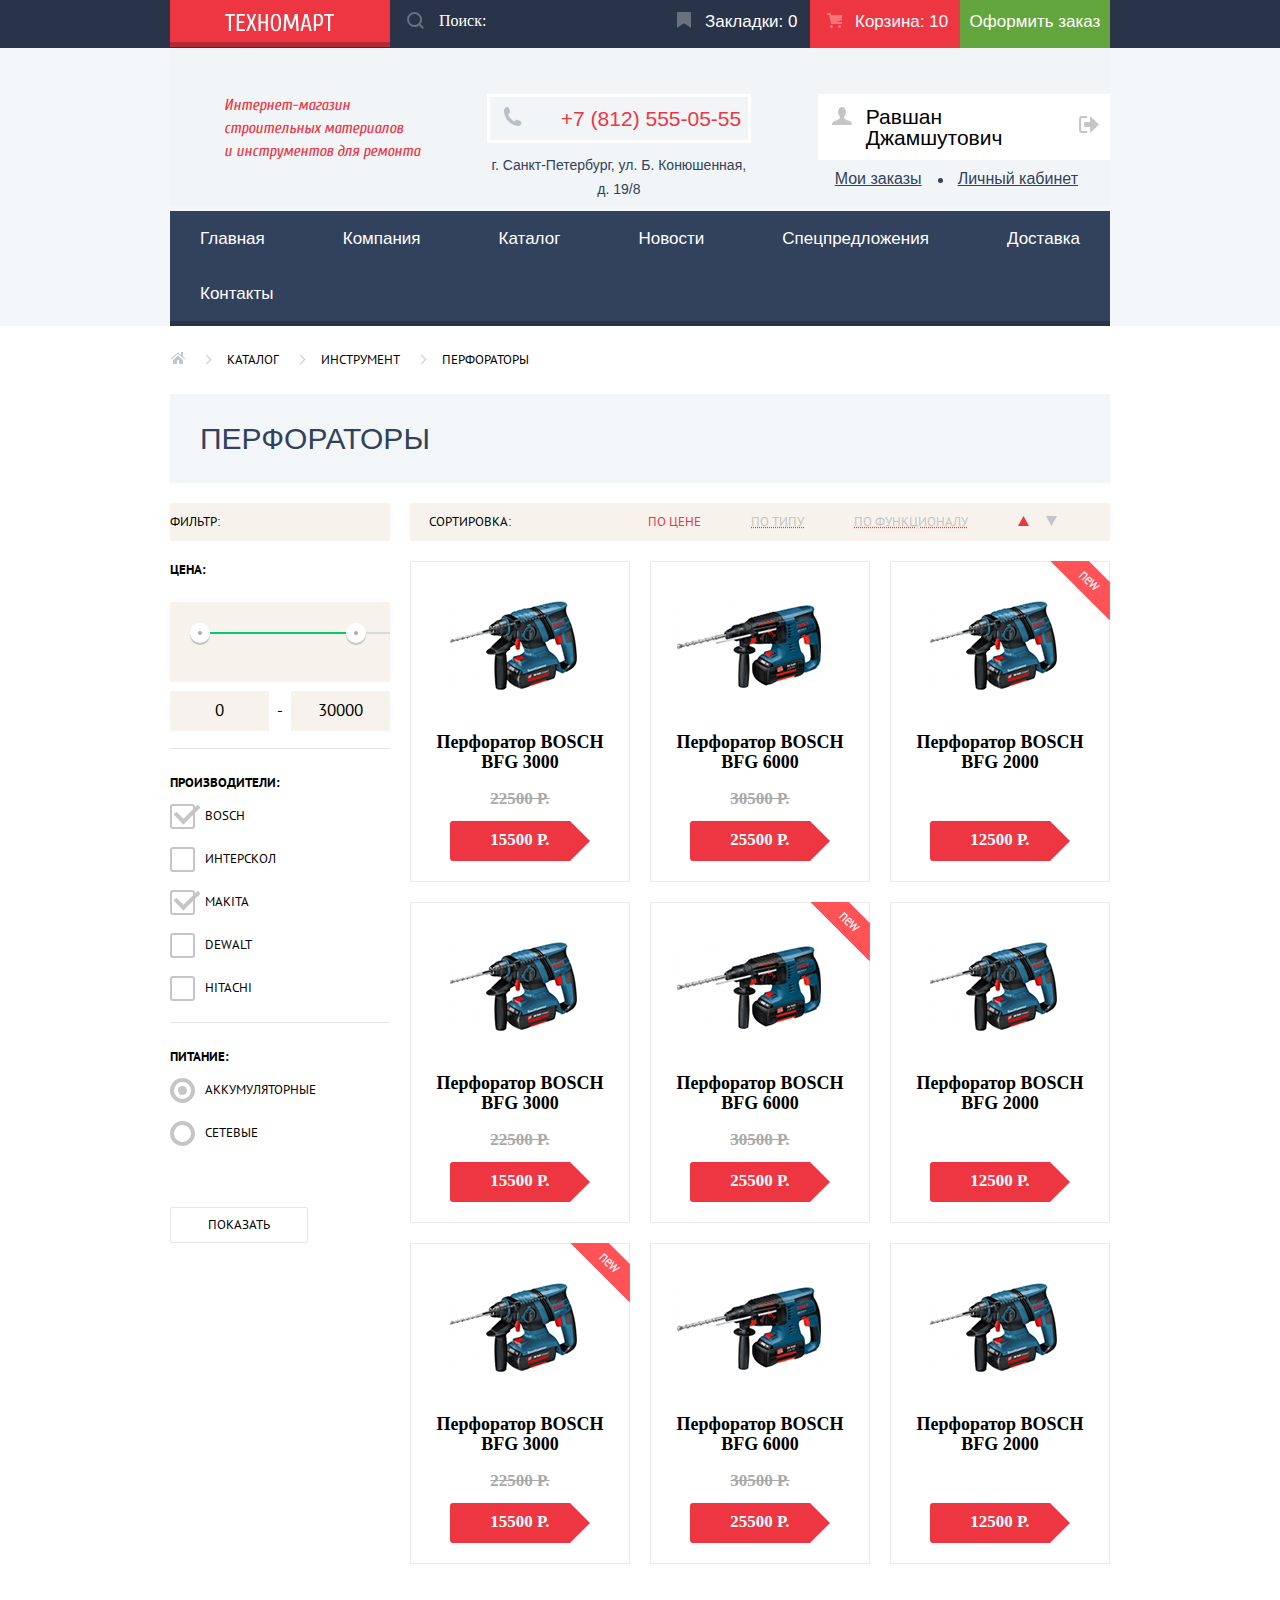
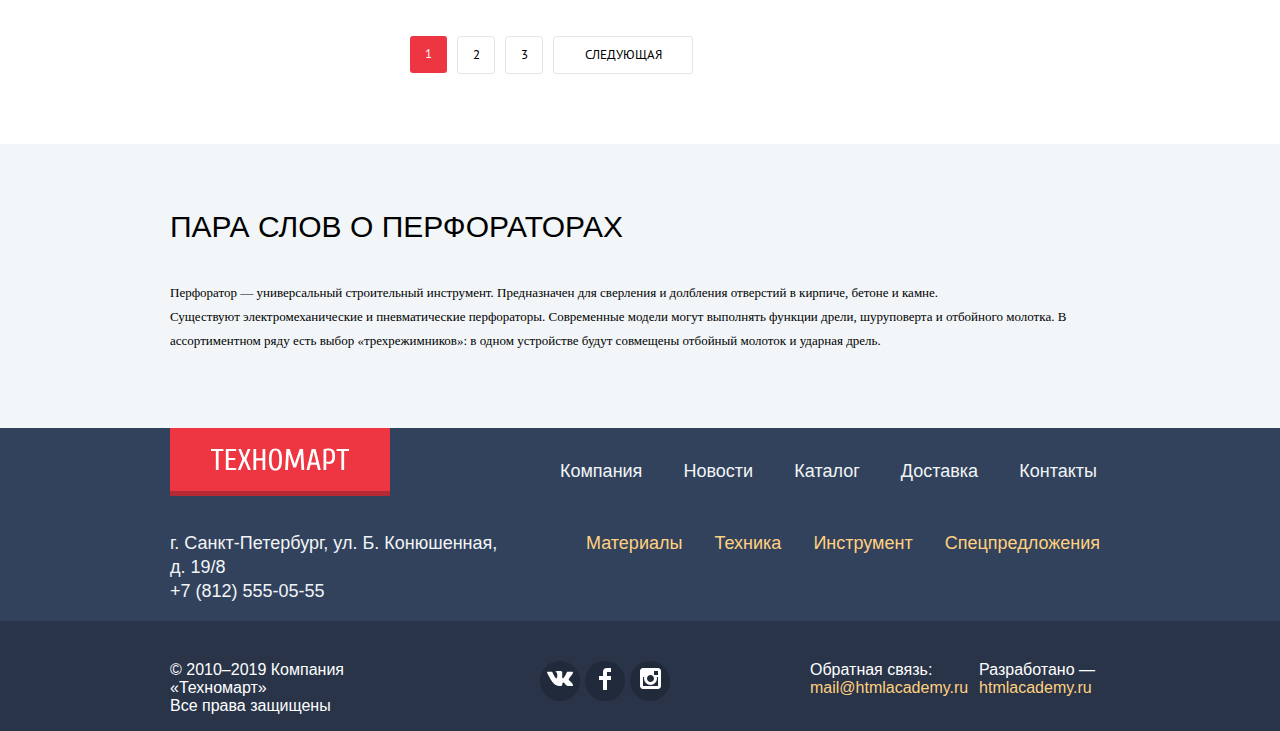
==== commit 7bb9382e: "JS и минимизация" ====
--- a/catalog.html
+++ b/catalog.html
@@ -5,7 +5,7 @@
     <title>HTML Academy: Каталог магазина Техномарт</title>
     <link href="https://fonts.googleapis.com/css?family=Cuprum:400,400i,700%7CPT+Sans:400,700&display=swap&subset=cyrillic" rel="stylesheet">
     <link href="css/normalize.css" rel="stylesheet">
-    <link href="css/style-catalog.css" rel="stylesheet">
+    <link href="css/style-all-min.css" rel="stylesheet">
   </head>
   <body>
     <!-- ICON'S (У КОТОРЫХ МЕНЯЕТСЯ ЦВЕТ) -->
@@ -512,7 +512,7 @@
           <p>Товар добавлен в корзину!</p>
           <div class="popup-buy__buttons">
               <button class="btn" type="button">Оформить заказ</button>
-              <button class="btn" type="button">Продолжить покупки</button>
+              <button class="buy-continue" type="button">Продолжить покупки</button>
           </div>
           <button class="popup__close" type="button">
               <span class="visually-hidden">Закрыть</span>
@@ -586,8 +586,7 @@
          </div>
       </div>
     </footer>
-
-    <script src="js/script.js"></script>
-
+    <script src="js/catalog-script-min.js">
+    </script>
   </body>
 </html>
--- a/css/style-all-min.css
+++ b/css/style-all-min.css
@@ -0,0 +1 @@
+@font-face{font-family:'Cuprum';src:url('fonts/web/cuprum.woff')format('woff'),url('fonts/web/cuprum.woff2')format('woff2');font-weight:400;font-style:normal}@font-face{font-family:'Cuprum';src:url('fonts/web/cuprum.woff')format('woff'),url('fonts/web/cuprum.woff2')format('woff2');font-weight:700;font-style:normal}@font-face{font-family:'Cuprum';src:url('fonts/web/cuprum.woff')format('woff'),url('fonts/web/cuprum.woff2')format('woff2');font-weight:700;font-style:italic}@font-face{font-family:'Cuprum';src:url('fonts/web/cuprum.woff')format('woff'),url('fonts/web/cuprum.woff2')format('woff2');font-weight:400;font-style:italic}@font-face{font-family:'PT Sans';src:url('fonts/web/ptsans.woff')format('woff'),url('fonts/web/ptsans.woff2')format('woff2');font-weight:400;font-style:normal}@font-face{font-family:'PT Sans';src:url('fonts/web/ptsansbold.woff')format('woff'),url('fonts/web/ptsansbold.woff2')format('woff2');font-weight:700;font-style:normal}.body{padding:0;margin:0;font-family:'Cuprum','Arial',sans-serif;font-size:13px;line-height:24px;font-weight:400;color:#000;background-color:#fff}.visually-hidden{display:none}.center-container{width:940px;margin-left:auto;margin-right:auto}.header{width:100%;min-height:320px;margin-bottom:25px;background-color:#f4f7f9}.header__top-wrap{width:100%;min-height:42px;background-color:#293449}.header__top-line{display:flex;flex-direction:row;justify-content:space-between;flex-wrap:wrap;max-width:940px;min-height:42px;background-color:#293449;margin-left:auto;margin-right:auto}.header__logo{width:220px;height:42px;background-color:#ee3643;border-bottom:5px solid #b52933}.header__logo img{width:109px;height:19px;margin-top:13px;margin-right:56px;margin-bottom:11px;margin-left:55px}.header__logo:hover,.header__logo:focus{background-color:#ca2c37}.header__logo:active{background-color:#ba2732}.header__search{position:relative;display:flex;flex-direction:row;width:270px;height:42px}.search__input{width:221px;height:42px;color:#fff;background-color:#293449;margin:0;padding:0;padding-left:49px;border:none}.search__button{background:none;border:none;padding:0}.search__icon{position:absolute;top:12px;left:17px;z-index:100;display:block;width:17px;height:17px;cursor:pointer;fill:#6a7180}.search__input::-webkit-input-placeholder{color:#fff}.search__input:-moz-placeholder{color:#fff}.header__search:hover .search__icon{fill:#ffffff}.search__input:hover{background-color:#212a3a}.search__input:focus{color:#000;background-color:#fff}.search__input:focus ~ button .search__icon{fill:#ee3643}.header__interface{display:flex;flex-direction:row;list-style:none;padding:0;margin:0}.interface__content{position:relative;display:flex;flex-direction:row;width:150px;height:42px}.bookmark-icon{position:absolute;top:12px;left:17px;z-index:100;display:block;width:14px;height:16px;fill:rgba(255,255,255,0.3)}.bookmark-btn{display:block;width:105px;height:22px;font-family:'Cuprum','Arial',sans-serif;font-size:17px;line-height:18px;color:#fff;text-decoration:none;padding-top:13px;padding-bottom:13px;padding-left:45px}.cart-icon{position:absolute;top:13px;left:17px;z-index:100;display:block;width:15px;height:15px;fill:rgba(255,255,255,0.3)}.cart-btn{display:block;width:105px;height:22px;font-family:'Cuprum','Arial',sans-serif;font-size:17px;line-height:18px;color:#fff;text-decoration:none;padding-top:13px;padding-bottom:13px;padding-left:45px}.non-empty{background-color:#ee3643}.interface__content:hover,.interface__content:focus{background-color:#212a3a}.interface__content:hover svg,.interface__content:focus svg{fill:#ffffff}.interface__content a:active{color:#999ca1;background-color:#161d29}.interface__content:active svg{fill:rgba(255,255,255,0.5)}.order-btn{display:block;width:150px;height:22px;font-family:'Cuprum','Arial',sans-serif;font-size:17px;line-height:18px;color:#fff;text-decoration:none;text-align:center;padding-top:13px;padding-bottom:13px;background-color:#63a63e}.order-btn:hover,.order-btn:focus{background-color:#5fbb2d}.order-btn:active{color:#a2be93;background-color:#518534}.header__mid-line{display:flex;flex-direction:row;justify-content:space-between;flex-wrap:wrap;max-width:940px;min-height:158px;margin-left:auto;margin-right:auto;margin-bottom:5px;background-color:#f1f5f7}.header__txt{font-family:'Cuprum','Arial',sans-serif;font-style:italic;font-size:16px;line-height:23px;color:#ee3643;margin:0;margin-top:46px;margin-left:54px}.header__contacts{margin-top:46px}.phone__content{position:relative;display:flex;flex-direction:row;flex-wrap:wrap;max-width:264px;min-height:39px;border:3px solid #fff;margin-bottom:10px}.phone-icon{position:absolute;top:10px;left:13px;width:19px;height:19px;fill:#b7bfc8}.header__tel{font-family:'Cuprum','Arial',sans-serif;font-size:21px;line-height:21px;text-decoration:none;color:#ee3643;padding-top:11px;padding-bottom:11px;padding-left:71px;margin:0}.header__geo{max-width:264px;font-family:'Cuprum','Arial',sans-serif;font-size:14px;line-height:24px;text-align:center;color:#32425c;margin:0}.user-navigation{display:flex;flex-direction:row;flex-wrap:wrap;list-style:none;padding:0;margin:0;margin-top:46px}.user-navigation__content{position:relative;display:flex;flex-direction:row;flex-wrap:wrap;min-width:121px;height:45px;background-color:#fff;margin-right:10px}.login-icon{position:absolute;top:14px;left:14px;width:20px;height:17px;fill:#c5c5c5}.user-navigation a{font-family:'Cuprum','Arial',sans-serif;font-size:21px;line-height:21px;color:#000;text-decoration:none;background-color:#fff}.login-link{display:block;min-width:63px;min-height:21px;padding-top:12px;padding-right:10px;padding-bottom:12px;padding-left:48px}.registration-link{display:block;min-width:115px;min-height:21px;padding-top:12px;padding-right:10px;padding-bottom:12px;padding-left:25px}.user-navigation a:hover,.user-navigation a:focus{color:#ee3643}.user-navigation a:active{color:#b2b2b2}.user-navigation__content:hover .login-icon,.user-navigation__content:focus .login-icon{fill:#32425c}.user-navigation__content:active .login-icon{fill:#c5c5c5}.visually-hidden{display:none}.account-navigation{list-style:none;padding:0;margin:0;margin-top:46px}.account-top-line{display:flex;flex-direction:row;flex-wrap:wrap;justify-content:space-around;align-items:center;max-width:300px;min-height:45px;background-color:#fff;margin-bottom:10px}.profile-content{position:relative;display:flex;flex-direction:row;flex-wrap:wrap}.user-icon{position:absolute;top:13px;left:13px;width:20px;height:18px;fill:#c5c5c5}.profile-link{display:block;font-family:'Cuprum','Arial',sans-serif;font-size:21px;line-height:21px;font-weight:400;text-decoration:none;color:#000;width:210px;min-height:21px;padding-top:12px;padding-bottom:12px;padding-left:47px}.profile-link:active{color:#b2b2b2}.profile-content:hover .user-icon,.profile-content:focus .user-icon{fill:#32425c}.profile-content:active .user-icon{fill:#c5c5c5}.logout-icon{width:21px;height:17px;fill:#c5c5c5;margin-right:10px}.exit-link:hover .logout-icon,.exit-link:focus .logout-icon{fill:#32425c}.exit-link:active .logout-icon{fill:#c5c5c5}.account-bottom-line{margin-left:17px}.account-bottom-line a{position:relative;font-family:'Cuprum','Arial',sans-serif;font-size:16px;line-height:18px;font-weight:400;color:#32425c;margin-right:32px}.account-bottom-line a::before{position:absolute;top:8px;left:-20px;content:"";width:5px;height:5px;border-radius:5px;background-color:#32425c}.account-bottom-line a:first-child::before{display:none}.account-bottom-line a:hover,.account-bottom-line a:focus{color:#ee3643}.account-bottom-line a:active{color:#c5cad0}.header__navigation{width:100%}.site-navigation{display:flex;flex-direction:row;flex-wrap:wrap;justify-content:space-between;max-width:940px;min-height:55px;background-color:#32425c;border-bottom:5px solid #293449;list-style:none;padding:0;margin:0;margin-left:auto;margin-right:auto}.site-navigation a{display:block;height:17px;font-family:'Cuprum','Arial',sans-serif;font-size:17px;line-height:17px;color:#fff;text-decoration:none;text-align:center;padding-top:19px;padding-right:30px;padding-bottom:19px;padding-left:30px}.site-navigation a:hover,.site-navigation a:focus{background-color:#293449}.site-navigation a:active{color:#a8abaf;background-color:#293449}.container__menu{width:940px;margin-left:auto;margin-right:auto}.menu__list{display:flex;flex-direction:row;flex-wrap:wrap;list-style:none;padding:0;margin:0}.menu__item{margin-right:20px;margin-bottom:20px}.menu__item:nth-child(3n){margin-right:0}.menu__block{position:relative;width:300px;height:123px;background-color:#ffbf47}.menu__flag{position:absolute;top:0;right:0;width:60px;height:59px;overflow:hidden;z-index:20}.menu__title{font-family:'Cuprum','Arial',sans-serif;font-size:24px;line-height:30px;font-weight:700;color:#fff;margin:0;margin-top:25px;margin-bottom:15px;margin-left:22px}.menu__content{display:flex;flex-direction:row}.menu__btn{display:block;width:135px;height:18px;font-size:14px;line-height:18px;text-decoration:none;text-transform:uppercase;text-align:center;color:#fff;background-color:rgba(0,0,0,0.1);border-radius:3px;padding-top:10px;padding-bottom:10px;margin-left:25px}.menu__btn:hover,.menu__btn:focus{background-color:rgba(0,0,0,0.2)}.menu__btn:active{background-color:rgba(0,0,0,0.3)}.menu__content img{position:absolute;top:31px;right:23px}.b--blue{background-color:#3bbce3}.b--purple{background-color:#dc91d8}.b--green{background-color:#8ed78f}.menu__double-item{display:flex;flex-direction:column;margin-right:0}.menu__double-item div{margin-bottom:20px}.slider{position:relative;width:620px;height:266px}.slider__list{list-style:none;padding:0;margin:0}.slider__item{display:none;transition:0.5s}.slide__txt{position:absolute;top:0;left:0;width:620px;height:105px;background-color:rgba(0,0,0,0.1)}.slide__title{font-family:'Cuprum','Arial',sans-serif;font-size:36px;line-height:36px;font-weight:700;text-transform:uppercase;color:#fff;margin-top:27px;margin-bottom:10px;margin-left:25px}.slide__subtitle{font-family:'Cuprum','Arial',sans-serif;font-size:18px;line-height:24px;font-weight:400;color:#fff;margin:0;margin-left:25px}.slider__item img{width:620px;height:266px}.slider__arrow-left{display:none;background:none;border:none;padding:0}.slider__arrow-left::before{content:"";position:absolute;top:120px;left:25px;width:25px;height:25px;border-left:3px solid #fff;border-bottom:3px solid #fff;transform:rotate(45deg);cursor:pointer}.slider__arrow-right{display:none;background:none;border:none;padding:0}.slider__arrow-right::after{content:"";position:absolute;top:120px;right:25px;width:25px;height:25px;border-right:3px solid #fff;border-bottom:3px solid #fff;transform:rotate(-45deg);cursor:pointer}.slider__switchers{position:absolute;bottom:37px;left:295px;z-index:100;width:160px;height:18px;text-align:center;font-size:0;transform:translateX(-50%)}.slider__switchers label{position:relative;display:inline-block;width:18px;height:18px;border-radius:50%;cursor:pointer}.slider__switchers label::after{content:"";position:absolute;top:8px;left:8px;z-index:1;width:10px;height:10px;margin-right:10px;background:#fff;border-radius:50%}.slide-1:checked ~ .slider__list .slider__item:nth-child(1){display:block}.slide-2:checked ~ .slider__list .slider__item:nth-child(2){display:block}.slide-1:checked ~ .slider__switchers .slider__switch:nth-child(1)::before,.slide-2:checked ~ .slider__switchers .slider__switch:nth-child(2)::before{content:"";position:absolute;top:10px;left:10px;z-index:2;width:6px;height:6px;background-color:#ee3643;border-radius:50%}.slide-1:checked ~ .slider__control-next label:nth-child(2),.slide-2:checked ~ .slider__control-next label:nth-child(1){display:block}.slide-1:checked ~ .slider__control-prev label:nth-child(2),.slide-2:checked ~ .slider__control-prev label:nth-child(1){display:block}.slide__btn{position:absolute;left:25px;bottom:22px;display:block;width:195px;height:18px;font-family:'Cuprum','Arial',sans-serif;font-size:14px;line-height:18px;font-weight:400;text-transform:uppercase;text-decoration:none;text-align:center;color:#fff;background-color:#ee3643;border-radius:3px;padding-top:10px;padding-bottom:10px}.slide__btn:hover,.slide__btn:focus{background-color:#ca2c37}.slide__btn:active{background-color:#ba2732}.section__head{display:flex;flex-direction:row;justify-content:space-between;align-items:center;max-width:940px;min-height:89px;background-color:#f9f5f0;margin-top:21px;margin-bottom:20px}.section__head-title{max-width:620px;font-family:'Cuprum','Arial',sans-serif;font-size:30px;line-height:30px;font-weight:400;text-transform:uppercase;color:#32425c;margin-left:30px}.section__head-btn{display:block;width:253px;height:18px;font-family:'Cuprum','Arial',sans-serif;font-size:14px;line-height:18px;text-decoration:none;text-transform:uppercase;text-align:center;color:#fff;background-color:#ee3643;border-radius:3px;padding-top:10px;padding-bottom:10px;margin-right:24px}.section__head-btn:hover,.section__head-btn:focus{background-color:#ca2c37}.section__head-btn:active{background-color:#ba2732}.popular-items__list{display:flex;flex-direction:row;flex-wrap:wrap;list-style:none;padding:0;margin:0}.popular-items__item{position:relative;max-width:218px;min-height:316px;border:1px solid #eaeaea;margin-right:20px;margin-bottom:20px}.popular-items__item:nth-child(4n){margin-right:0}.popular-items__item:hover{box-shadow:0 10px 25px 0 rgba(41,52,73,0.5)}.popular-items__item:hover .popular-items__btns{display:block}.flag{position:absolute;top:-1px;right:-1px;width:60px;height:59px;overflow:hidden;z-index:20}.popular-items__btns{display:none;position:absolute;top:0;left:0;width:218px;height:170px;background-color:#fff}.buy,.bookmark{display:block;text-align:center;font-family:'Cuprum','Arial',sans-serif;font-size:14px;line-height:18px;text-transform:uppercase;margin-left:auto;margin-right:auto}.buy{color:#eef4ec;width:135px;height:18px;background-color:#63a63e;border-bottom:3px solid #367315;border-radius:3px;margin-top:45px;padding-top:7px;padding-bottom:7px}.buy:hover,.buy:focus{background-color:#5fbb2d}.buy:active{background-color:#518534;border-bottom-color:#518534}.bookmark{color:#32425c;width:129px;height:18px;background-color:#fff;border:3px solid #63a63e;border-radius:3px;margin-top:7px;padding-top:7px;padding-bottom:7px}.bookmark:hover,.bookmark:focus{border-color:#32425c}.bookmark:active{color:#d0d2d6;border-color:#c1c6ce}.popular-items__img{width:218px;height:170px}.popular-items__img img{max-width:100%}.popular-items__item a{text-decoration:none}.popular-items__title{font:'PT Sans','Arial',sans-serif;font-size:18px;line-height:20px;font-weight:700;text-align:center;color:#000;margin:0}.popular-items__discount{font:'PT Sans','Arial',sans-serif;font-size:17px;line-height:18px;font-weight:700;text-align:center;text-decoration:line-through;color:#a9a9a9;min-height:18px;margin-top:18px;margin-bottom:13px}.popular-items__price{position:relative;font:'PT Sans','Arial',sans-serif;font-size:17px;line-height:18px;font-weight:700;text-align:center;color:#fff;width:80px;margin:10px auto;margin-bottom:20px;padding-top:10px;padding-right:30px;padding-bottom:12px;padding-left:30px;background-color:#ee3643;border-radius:3px}.popular-items__price::after{content:"";position:absolute;top:0;right:-20px;width:0;height:0;border:20px solid white;border-left-color:#ee3643}.popular-fabricators__list{display:flex;flex-direction:row;flex-wrap:wrap;list-style:none;padding:0;margin:0}.popular-fabricators__item{display:flex;flex-direction:row;justify-content:center;align-items:center;max-width:218px;min-height:143px;text-align:center;border:1px solid #ebebeb;margin-right:20px;margin-bottom:20px}.popular-fabricators__item:nth-child(4n){margin-right:0}.popular-fabricators__logo{display:block;width:218px;height:143px;line-height:143px;text-align:center}.popular-fabricators__logo img{vertical-align:middle}.popular-fabricators__item:hover,.popular-fabricators__item:focus{box-shadow:0 4px 10px 0 rgba(41,52,73,0.5)}.popular-fabricators__item:active{background-color:rgba(255,255,255,0.5)}.services{width:100%;min-height:522px;background-color:#f4f8f9;margin-top:65px;margin-bottom:10px}.services__title{font-family:'Cuprum','Arial',sans-serif;font-size:30px;line-height:30px;font-weight:400;text-transform:uppercase;color:#000;padding-top:68px;margin-bottom:35px}.services__txt{font-family:'PT Sans','Arial',sans-serif;font-size:13px;line-height:24px;font-weight:400;color:#000;margin:0;margin-bottom:75px}.services__wrap{position:relative;display:flex;flex-direction:row;flex-wrap:wrap;max-width:940px}.services__menu{position:absolute;top:0;left:0;list-style:none;padding:0;margin:0;z-index:100;box-shadow:10px 0 7px 0 rgba(37,37,37,0.25)}.services__item label{display:block;cursor:pointer;width:220px;height:30px;font-family:'Cuprum','Arial',sans-serif;font-size:21px;line-height:30px;font-weight:700;color:#fff;background-color:#32425c;padding-top:15px;padding-bottom:15px;padding-left:20px;border:0;border-top:1px solid #405069;border-bottom:1px solid #293449}.services__item label:hover,.services__item label:focus{background-color:#293449}.delivery__radio:checked ~ .services__menu .services__item:nth-child(1)label{color:#32425c;background-color:#fff;border-color:#fff}.guarantee__radio:checked ~ .services__menu .services__item:nth-child(2)label{color:#32425c;background-color:#fff;border-color:#fff}.credit__radio:checked ~ .services__menu .services__item:nth-child(3)label{color:#32425c;background-color:#fff;border-color:#fff}.description-list{list-style:none;padding:0;margin:0}.item-description{position:relative;display:none;max-width:630px;min-height:240px;padding-left:70px;padding-bottom:50px;margin-left:240px}.item-description__content{z-index:10}.item-description__title{font-family:'Cuprum','Arial',sans-serif;font-size:36px;line-height:36px;font-weight:400;color:#32425c;margin:0;margin-bottom:36px}.item-description__txt{width:380px;font-family:'PT Sans','Arial',sans-serif;font-size:13px;line-height:24px;font-weight:400;color:#000;margin:0}.item-description img{position:absolute;top:0;left:250px}.item-description:nth-child(2)img{position:absolute;top:0;left:300px}.item-description__btn{display:block;width:195px;height:18px;font-family:'Cuprum','Arial',sans-serif;font-size:14px;line-height:18px;text-decoration:none;text-transform:uppercase;text-align:center;color:#fff;background-color:#ee3643;border-radius:3px;padding-top:10px;padding-bottom:10px;margin-top:15px}.item-description__btn:hover,.item-description__btn:focus{background-color:#ca2c37}.item-description__btn:active{background-color:#ba2732}.delivery__radio:checked ~ .description-list .item-description:nth-child(1){display:flex}.guarantee__radio:checked ~ .description-list .item-description:nth-child(2){display:flex}.credit__radio:checked ~ .description-list .item-description:nth-child(3){display:flex}.main__wrap{display:flex;flex-direction:row;flex-wrap:wrap;justify-content:space-between;max-width:940px;background-color:#fff;margin-bottom:86px}.info{max-width:620px}.info__title{font-family:'Cuprum','Arial',sans-serif;font-size:30px;line-height:30px;text-transform:uppercase;color:#000}.info__txt{font-family:'PT Sans','Arial',sans-serif;font-size:13px;line-height:24px;font-weight:400;color:#000}.info__transport-companies{list-style:none;padding:0;margin:0}.info__transport-companies li{margin-bottom:30px}.info__transport-companies a{font-family:'Cuprum','Arial',sans-serif;font-size:18px;line-height:20px;font-weight:700;color:#000;text-decoration:none}.transport-companies__items img{margin-right:11px;margin-bottom:5px}.info__btn{display:block;width:220px;height:18px;font-family:'Cuprum','Arial',sans-serif;font-size:14px;line-height:18px;text-decoration:none;text-transform:uppercase;text-align:center;color:#fff;margin-top:10px;padding-top:10px;padding-bottom:10px;background-color:#ee3643;border-radius:3px}.info__btn:hover,.info__btn:focus{background-color:#ca2c37}.info__btn:active{background-color:#ba2732}.contacts{max-width:300px}.contacts__title{font-family:'Cuprum','Arial',sans-serif;font-size:30px;line-height:30px;text-transform:uppercase;color:#000}.contacts__txt{font-family:'PT Sans','Arial',sans-serif;font-size:13px;line-height:24px;font-weight:400;color:#000}.contacts img{margin-bottom:40px}.contacts__btn{display:block;width:300px;height:18px;font-family:'Cuprum','Arial',sans-serif;font-size:14px;line-height:18px;text-decoration:none;text-transform:uppercase;text-align:center;color:#fff;padding-top:10px;padding-bottom:10px;background-color:#ee3643;border-radius:3px}.contacts__btn:hover,.contacts__btn:focus{background-color:#ca2c37}.contacts__btn:active{background-color:#ba2732}.container{position:relative}.breadcrumbs{display:flex;justify-content:flex-start;flex-wrap:wrap;list-style:none;padding:0;margin:0}.breadcrumbs li,.breadcrumbs a{font-family:'PT Sans','Arial',sans-serif;font-size:13px;line-height:18px;font-weight:400;text-transform:uppercase;text-decoration:none;color:#000}.breadcrumbs li{position:relative;margin-right:42px}.breadcrumbs li::after{position:absolute;top:5px;right:-25px;content:"";width:6px;height:6px;background-color:#fff;border-right:1px solid #c5c9d1;border-bottom:1px solid #c5c9d1;transform:rotate(-45deg)}.breadcrumbs__current::after{display:none}.container__title{font-family:'Cuprum','Arial',sans-serif;font-size:30px;line-height:30px;font-weight:400;text-transform:uppercase;color:#32425c;height:30px;background-color:#f2f6f8;margin-top:25px;margin-bottom:20px;padding-top:30px;padding-bottom:29px;padding-left:30px}.filters{float:left;width:220px;font-family:'PT Sans','Arial',sans-serif;font-size:13px;line-height:18px;font-weight:400;text-transform:uppercase;color:#000;margin-right:20px}.filters__title{height:18px;font-family:'PT Sans','Arial',sans-serif;font-size:13px;line-height:18px;font-weight:400;text-transform:uppercase;color:#000;background-color:#f7f3ec;margin:0;margin-bottom:20px;padding-top:10px;padding-bottom:10px;word-break:break-all}.filter__price{height:187px;padding:0;margin:0;margin-bottom:25px;border:0;border-bottom:1px solid #e5e5e5}.filter__price legend{font-weight:700;word-break:break-all;margin-bottom:23px}.range-controls{position:relative;height:50px;background-color:#f7f3ec;padding-top:30px;padding-left:40px;margin-bottom:9px}.range-controls .scale{height:2px;background-color:#d7dcde}.range-controls .bar{width:80%;height:2px;background:#00ca74}.range-toggle{position:absolute;top:21px;width:4px;height:4px;background:#ababab;border:8px solid #fff;border-radius:50%;box-shadow:0 2px 1px 0 rgba(0,1,1,0.2);cursor:pointer}.range-toggle-min{left:20px}.range-toggle-max{left:80%}.range-toggle:hover{background:#1c4f80}.price__area{display:flex;flex-direction:row;justify-content:space-between}.price__min input,.price__max input{max-width:95px;min-height:38px;font-size:17px;text-align:center;background-color:#f7f3ec;border:none}.price__area span{font-size:16px;margin-top:10px}.filter__fabricators{max-width:220px;padding:0;margin:0;border:none;border-bottom:1px solid #e5e5e5}.filter__fabricators legend{font-weight:700;margin-bottom:15px;word-break:break-all}.fabricators{list-style:none;padding:0;margin:0}.fabricators__item{margin-left:35px;margin-bottom:25px}.fabricators__item label{position:relative;cursor:pointer;word-break:break-all}.fabricators__checkbox{display:none}.fabricators__checkbox + label::before{content:"";position:absolute;top:-3px;left:-35px;width:21px;height:21px;border:2px solid #c5c5c5;border-radius:3px}.fabricators__checkbox:checked + label::after{content:"";position:absolute;top:-3px;left:-30px;width:20px;height:10px;transform:rotate(-45deg);border-left:4px solid #c5c5c5;border-bottom:4px solid #c5c5c5}.fabricators__checkbox:hover + label::before{border-color:#b5b5b5}.filter__power{max-width:220px;border:none;padding:0;margin:0;margin-top:25px;margin-bottom:40px}.filter__power legend{font-weight:700;margin-bottom:15px;word-break:break-all}.power{list-style:none;padding:0;margin:0}.power__item{margin-left:35px;margin-bottom:25px}.power__item label{position:relative;max-width:220px;min-height:30px;cursor:pointer;word-break:break-all}.power__radio{display:none}.power__radio + label::before{content:"";position:absolute;top:-3px;left:-35px;width:17px;height:17px;border:4px solid #c5c5c5;border-radius:50%}.power__radio:checked + label::after{content:"";position:absolute;top:5px;left:-27px;width:9px;height:9px;background-color:#c5c5c5;border-radius:50%}.power__radio:hover + label::before{border-color:#b5b5b5}.power__radio:hover + label::after{background-color:#b5b5b5}.filters__btn{display:block;width:138px;height:36px;cursor:pointer;background-color:#fff;border:1px solid #e5e5e5;border-radius:2px}.filters__btn:hover,.filters__btn:focus{border-color:#bdc6ca}.filters__btn:active{border-color:#ee3643}.sorts{display:flex;flex-direction:row;flex-wrap:wrap;max-width:700px;min-height:18px;font-family:'PT Sans','Arial',sans-serif;font-size:13px;line-height:18px;font-weight:400;text-transform:uppercase;color:#000;background-color:#f7f3ec;margin-bottom:20px;padding-top:10px;padding-bottom:10px}.sorts__title{font-family:'PT Sans','Arial',sans-serif;font-size:13px;line-height:18px;font-weight:400;text-transform:uppercase;color:#000;margin:0;margin-left:19px;margin-right:137px}.sort{max-width:460px}.sort__list{display:flex;flex-direction:row;flex-wrap:wrap;list-style:none;padding:0;margin:0}.sort__item{position:relative;margin-right:50px}.sort__item:nth-child(4){margin-right:20px}.sort__item:nth-child(4n){margin-right:17px}.sort__item label{cursor:pointer;color:#c5c5c5;text-decoration:underline;text-decoration-style:dotted;text-decoration-color:#ee3643}.sort__item label:hover{color:#231f20;text-decoration:underline;text-decoration-style:solid;text-decoration-color:#ee3643}.sort__radio{display:none}.sort__radio:checked ~ label{color:#ee3643;text-decoration:none}.sort__item svg{width:11px;height:10px;fill:#c5c5c5}.sort-min-arrow:hover > svg,.sort-max-arrow:hover > svg{fill:#231f20}.sort__radio:checked + label > svg{fill:#ee3643}.catalog{margin-bottom:52px}.catalog__list{display:flex;flex-direction:row;flex-wrap:wrap;width:700px;list-style:none;padding:0;margin:0}.catalog__item{position:relative;max-width:218px;min-height:316px;border:1px solid #eaeaea;margin-right:20px;margin-bottom:20px}.catalog__item:nth-child(3n){margin-right:0}.catalog__item:hover{box-shadow:0 10px 25px 0 rgba(41,52,73,0.5)}.catalog__item:hover .catalog__btns{display:block}.flag{position:absolute;top:-1px;right:-1px;width:60px;height:59px;overflow:hidden;z-index:20}.catalog__btns{display:none;position:absolute;top:0;left:0;width:218px;height:170px;background-color:#fff}.buy,.bookmark{display:block;text-align:center;font-family:'Cuprum','Arial',sans-serif;font-size:14px;line-height:18px;text-transform:uppercase;margin-left:auto;margin-right:auto}.buy{color:#eef4ec;width:135px;height:18px;background-color:#63a63e;border-bottom:3px solid #367315;border-radius:3px;margin-top:45px;padding-top:7px;padding-bottom:7px}.buy:hover,.buy:focus{background-color:#5fbb2d}.buy:active{background-color:#518534;border-bottom-color:#518534}.bookmark{color:#32425c;width:129px;height:18px;background-color:#fff;border:3px solid #63a63e;border-radius:3px;margin-top:7px;padding-top:7px;padding-bottom:7px}.bookmark:hover,.bookmark:focus{border-color:#32425c}.bookmark:active{color:#d0d2d6;border-color:#c1c6ce}.item__img{width:218px;height:170px}.item__img img{max-width:100%}.catalog__item a{text-decoration:none}.item__title{font:'PT Sans','Arial',sans-serif;font-size:18px;line-height:20px;font-weight:700;text-align:center;color:#000;margin:0}.item__discount{font:'PT Sans','Arial',sans-serif;font-size:17px;line-height:18px;font-weight:700;text-align:center;text-decoration:line-through;color:#a9a9a9;min-height:18px;margin-top:18px;margin-bottom:13px}.item__price{position:relative;font:'PT Sans','Arial',sans-serif;font-size:17px;line-height:18px;font-weight:700;text-align:center;color:#fff;width:80px;margin:10px auto;margin-bottom:20px;padding-top:10px;padding-right:30px;padding-bottom:12px;padding-left:30px;background-color:#ee3643;border-radius:3px}.item__price::after{content:"";position:absolute;top:0;right:-20px;width:0;height:0;border:20px solid white;border-left-color:#ee3643}.pagination{margin-left:240px;margin-bottom:60px}.pagination__list{display:flex;flex-direction:row;flex-wrap:wrap;list-style:none;padding:0;margin:0}.pagination__item{margin-right:10px;margin-bottom:10px}.pagination-item:last-child{margin-right:0}.pagination__item a{display:block;width:36px;height:18px;font-family:'PT Sans','Arial',sans-serif;font-size:13px;line-height:18px;font-weight:400;text-decoration:none;text-transform:uppercase;text-align:center;color:#000;border:1px solid #e5e5e5;border-radius:3px;padding-top:9px;padding-bottom:9px}.next-page a{width:138px}.pagination__item a:hover,.pagination__item a:focus{border-color:#bdc6ca}.pagination__item a:active{border-color:#ee3643}.pagination__item-current a{width:37px;height:19px;background-color:#ee3643;border:none;border-radius:3px}.pagination__item-current a{color:#fef5f6}.about-container{width:100%;background-color:#f2f6f8}.about-container__title{font-family:'Cuprum','Arial',sans-serif;font-size:30px;line-height:30px;font-weight:400;text-transform:uppercase;color:#000;margin:0;padding-top:68px;padding-bottom:39px}.about-container__txt{font:'PT Sans','Arial',sans-serif;font-size:13px;line-height:24px;color:#000;margin:0;padding-bottom:75px}@keyframes bounce{0%{transform:translateY(-2000px)}70%{transform:translateY(30px)}90%{transform:translateY(-10px)}100%{transform:translateY(0)}}@keyframes shake{0%,100%{transform:translateX(0)}10%,30%,50%,70%,90%{transform:translateX(-10px)}20%,40%,60%,80%{transform:translateX(10px)}}.popup__show{display:block;animation:bounce 0.6s}.popup__error{animation:shake 0.6s}.popup-email{position:fixed;z-index:2000;top:40%;left:34%;max-width:620px;min-height:423px;background-color:#fff;border-top:7px solid #ee3643;box-shadow:0 20px 40px 0 rgba(0,0,0,0.75)}.popup-email__form{width:460px;margin-left:80px;margin-right:80px}.popup-email__name{display:inline-block;margin:0}.popup-email__form input,.popup-email__form label{display:block}.popup-email__form label{font-family:'Cuprum','Arial',sans-serif;font-size:18px;line-height:18px;font-weight:400;color:#000;margin-bottom:13px}.popup-email__name label{margin-top:48px}popup-email__text label{margin-top:20px}.popup-email__form input,.popup-email__form textarea{font-family:'PT Sans','Arial',sans-serif;font-size:13px;line-height:18px;font-weight:400;color:#000}.popup-email__form input{width:216px;height:34px;border:2px solid #d7dcde;border-radius:3px}.popup-email__form textarea{width:456px;min-height:110px;border:2px solid #d7dcde;border-radius:3px}.popup-email__form input:hover,.popup-email__form textarea:hover{border-color:#b5b5b5}.popup-email__form input:focus,.popup-email__form textarea:focus{border-color:#ee3643}.popup-email__wrap{text-align:center;background-color:#f1f1f1;margin-top:37px;padding-top:37px;padding-bottom:37px}.popup-email__button{width:460px;height:38px;font-family:'Cuprum','Arial',sans-serif;font-size:14px;line-height:18px;text-transform:uppercase;color:#fff;cursor:pointer;background-color:#ee3643;border:none;border-radius:3px}.popup-email__button:hover,.popup-email__button:focus{background-color:#ca2c37}.popup-email__button:focus{background-color:#ba2732}.popup__close{position:absolute;top:7px;right:7px;z-index:3000;width:22px;height:22px;background-color:transparent;border:0;cursor:pointer}.popup__close::before,.popup__close::after{content:"";position:absolute;top:10px;left:2px;width:19px;height:3px;background-color:#ee3643}.popup__close::before{transform:rotate(45deg)}.popup__close::after{transform:rotate(-45deg)}.popup-map{position:fixed;z-index:2000;top:40%;left:25.35%;width:940px;height:446px;background-color:#565656;box-shadow:0 0 16px 8px rgba(47,42,43,0.5);overflow:hidden}.popup-map img{position:absolute;top:-57%;left:-15%;z-index:1}.popup-map iframe{position:relative;z-index:2;border:none}.popup-buy{position:fixed;z-index:2000;top:40%;left:36%;width:620px;height:275px;background-color:#fff;border-top:7px solid #ee3643;box-shadow:0 20px 40px 0 rgba(41,52,73,0.75)}.popup-buy p{font-family:'Cuprum','Arial',sans-serif;font-size:30px;line-height:30px;color:#000;margin:0;margin-top:65px}.popup-buy img{float:left;margin-top:48px;margin-left:80px;margin-right:30px}.popup-buy__buttons{text-align:center;background-color:#f1f1f1;margin-top:70px;padding-top:37px;padding-bottom:37px}.popup-buy__buttons button{width:220px;height:38px;font-family:'Cuprum','Arial',sans-serif;font-size:14px;line-height:18px;text-transform:uppercase;color:#000;background-color:#fff;border:none;border-radius:3px;cursor:pointer}.popup-buy__buttons button:first-child{margin-right:20px}.popup-buy__buttons button:hover,.popup-buy__buttons button:focus{color:#fff;background-color:#ee3643}.popup-buy__buttons button:active{background-color:#ba2732}.footer{width:100%;background-color:#32425c}.footer__top-line{display:flex;flex-direction:row;flex-wrap:wrap;width:940px;min-height:63px;margin-left:auto;margin-right:auto}.footer__logo{width:220px;height:63px;background-color:#ee3643;border-bottom:5px solid #b52933;margin-right:170px}.footer__logo img{width:138px;height:23px;padding-top:20px;padding-right:41px;padding-bottom:20px;padding-left:41px}.footer__navigation{display:flex;flex-direction:row;flex-wrap:wrap;justify-content:space-between;width:547px;list-style:none;padding:0;margin:0;margin-top:31px}.footer__navigation li{margin-right:10px}.footer__navigation a{font-family:'Cuprum','Arial',sans-serif;font-size:18px;line-height:24px;color:#f1f5f7;text-decoration:none}.footer__navigation a:hover,.footer__navigation a:focus{text-decoration:underline}.footer__navigation a:active{color:#a4abb4;text-decoration:none}.footer__mid-line{display:flex;flex-direction:row;flex-wrap:wrap;justify-content:space-between;width:940px;margin-left:auto;margin-right:auto}.footer__contacts{max-width:330px;font-family:'Cuprum','Arial',sans-serif;font-size:18px;line-height:24px;color:#f1f5f7;margin-top:35px}.items-navigation{display:flex;flex-direction:row;flex-wrap:wrap;justify-content:space-between;width:524px;list-style:none;padding:0;margin:0;margin-top:35px}.items-navigation li{margin-right:10px}.items-navigation a{font-family:'Cuprum','Arial',sans-serif;font-size:18px;line-height:24px;color:#ffd180;text-decoration:none}.items-navigation a:hover,.items-navigation a:focus{text-decoration:underline}.items-navigation a:active{color:#a6906e;text-decoration:none}.footer__bottom-wrap{width:100%;min-height:107px;background-color:#293449}.footer__bottom-line{display:flex;flex-direction:row;flex-wrap:wrap;justify-content:space-between;width:940px;min-height:107px;margin-left:auto;margin-right:auto}.footer__copyright{max-width:230px;font-family:'Cuprum','Arial',sans-serif;font-size:16px;line-height:18px;color:#fff;margin-top:40px}.footer__socials{display:flex;flex-direction:row;flex-wrap:wrap;justify-content:space-between;width:130px;list-style:none;padding:0;margin:0;margin-top:40px}.social__item{display:flex;flex-direction:row;justify-content:center;align-items:center;width:40px;height:40px;background-color:#212a3a;border-radius:20px;margin-bottom:10px}.social__item:hover,.social__item:focus,.social__item:active{background-color:#ee3643}.footer__socials a{display:block}.footer__feedback{display:flex;flex-direction:row;flex-wrap:wrap;justify-content:space-between;width:300px;font-family:'Cuprum','Arial',sans-serif;font-size:16px;line-height:18px;color:#fff;list-style:none;padding:0;margin:0;margin-top:40px}.footer__feedback li{margin-bottom:10px}.footer__feedback a{color:#ffd180;text-decoration:none}.footer__feedback a:hover,.footer__feedback a:focus{text-decoration:underline}.footer__feedback a:active{color:#ee3643;text-decoration:none}.footer__feedback li:nth-child(2){margin-right:15px}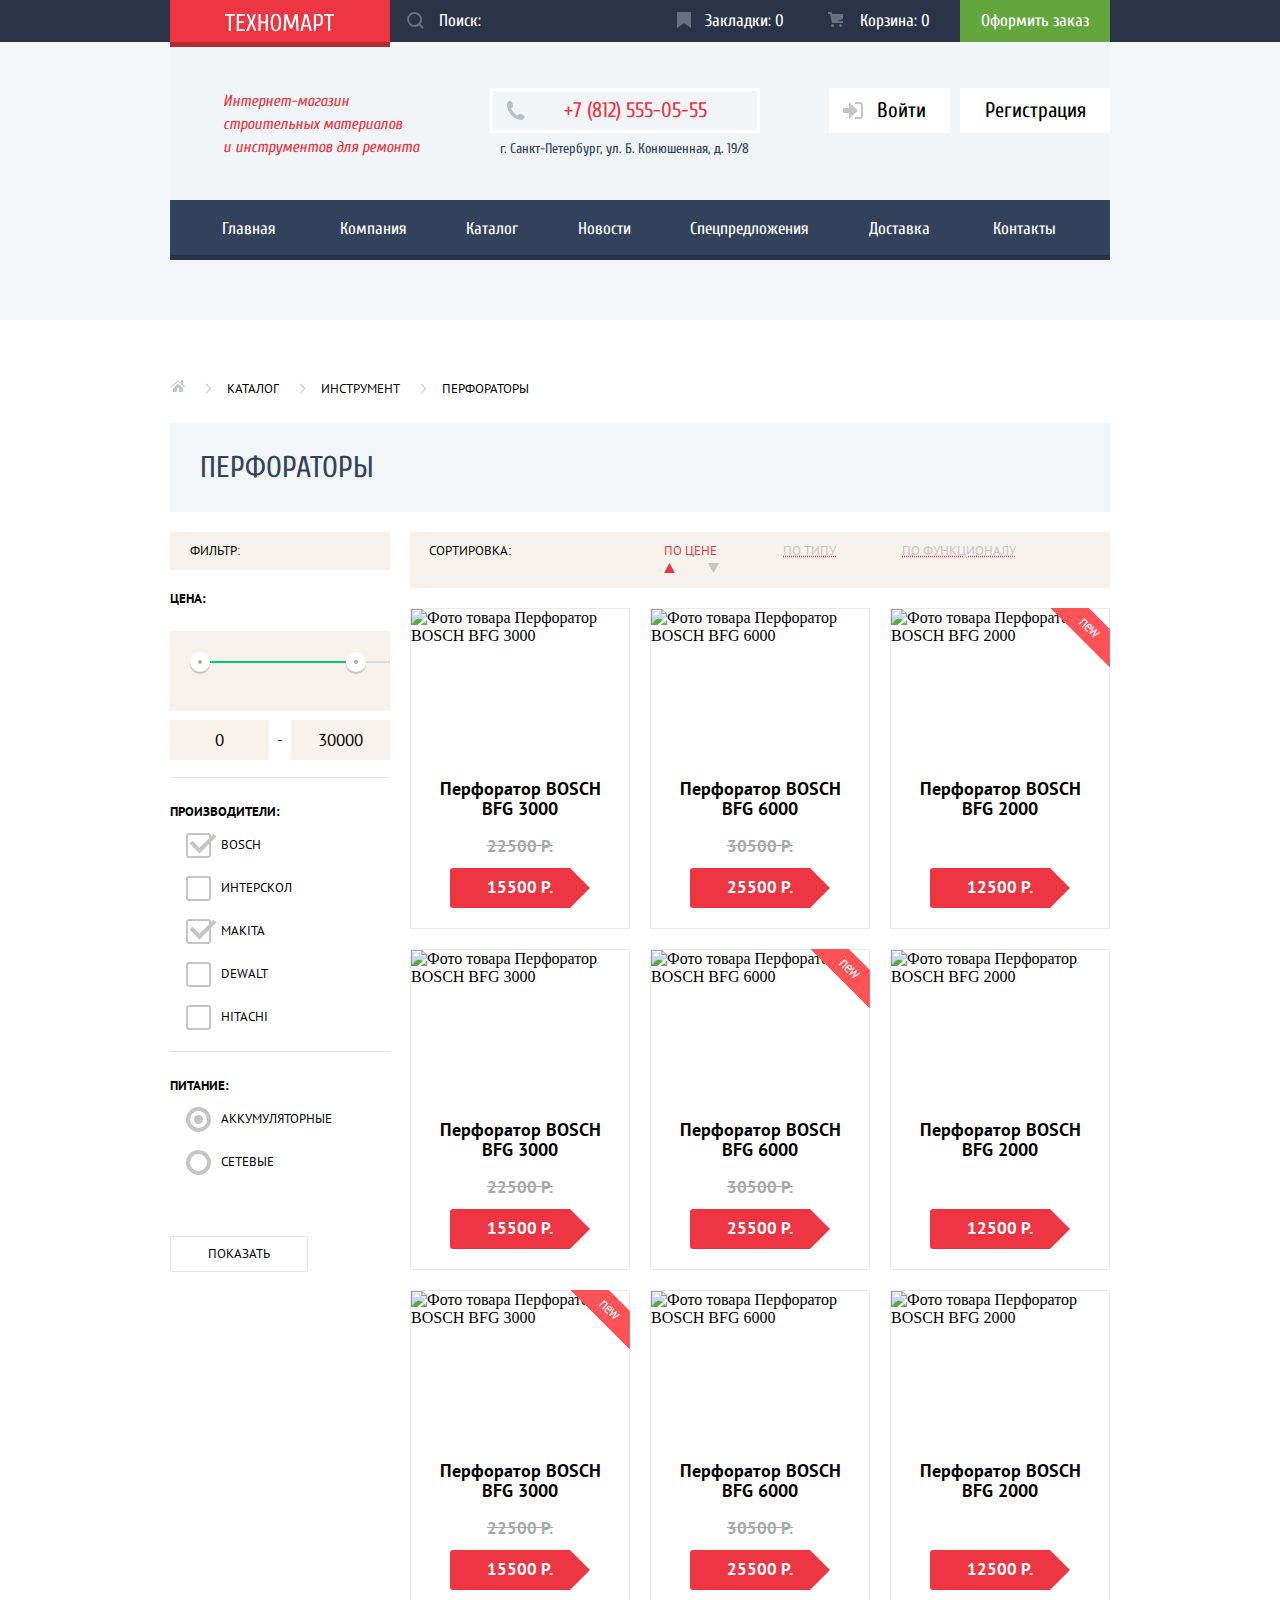
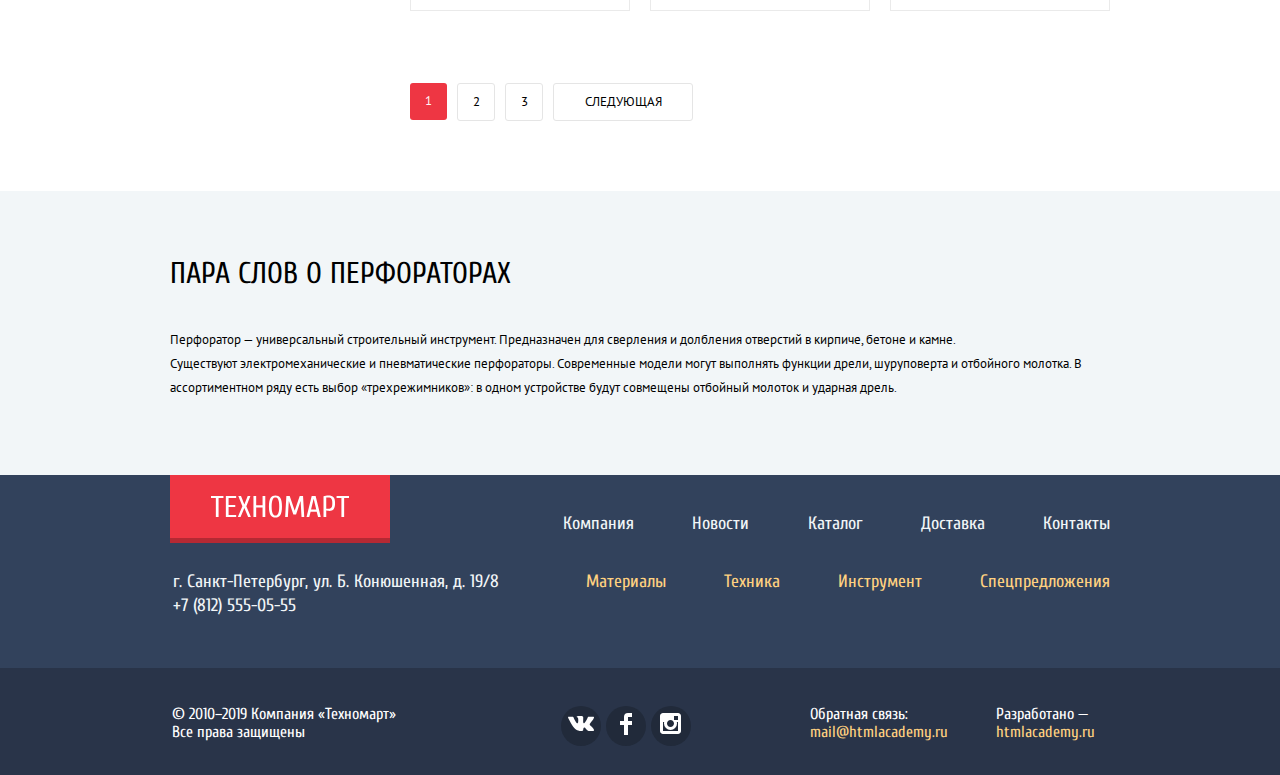
==== commit da0e3251: "Исправление замечаний" ====
--- a/catalog.html
+++ b/catalog.html
@@ -1,592 +1,533 @@
 <!DOCTYPE html>
 <html lang="ru">
-  <head>
+
+<head>
     <meta charset="utf-8">
     <title>HTML Academy: Каталог магазина Техномарт</title>
-    <link href="https://fonts.googleapis.com/css?family=Cuprum:400,400i,700%7CPT+Sans:400,700&display=swap&subset=cyrillic" rel="stylesheet">
+    <link href="https://fonts.googleapis.com/css?family=Cuprum:400,400i,700&display=swap&subset=cyrillic,cyrillic-ext" rel="stylesheet" type="text/css">
+    <link href="https://fonts.googleapis.com/css?family=PT+Sans:400,700&display=swap&subset=cyrillic,cyrillic-ext" rel="stylesheet" type="text/css">
     <link href="css/normalize.css" rel="stylesheet">
-    <link href="css/style-all-min.css" rel="stylesheet">
-  </head>
-  <body>
-    <!-- ICON'S (У КОТОРЫХ МЕНЯЕТСЯ ЦВЕТ) -->
-   <svg class="visually-hidden">
-       <symbol id="bookmark-icon" viewBox="0 0 14 16">
-           <g>
-               <path d="M14 15c0 .55-.368.741-.818.426l-5.363-3.765c-.45-.315-1.187-.315-1.637 0L.818 15.426C.368 15.741 0 15.55 0 15V1c0-.55.45-1 1-1h12c.55 0 1 .45 1 1v14z"/>
-           </g>
-       </symbol>
+    <link href="css/style-catalog.css" rel="stylesheet">
+</head>
 
-       <symbol id="cart-icon" viewBox="0 0 15 15">
-           <g>
-               <circle cx="4.5" cy="13.5" r="1.5"/>
-               <circle cx="12.5" cy="13.5" r="1.5"/>
-               <path d="M15 2H4.07l-.422-2H0v2h2.031l1.985 9H15V9H9.441L15 6.951z"/>
-           </g>
-       </symbol>
-
-       <symbol id="search-icon" viewBox="0 0 17 17">
-           <g>
-               <path d="M17 15.586l-3.542-3.542A7.465 7.465 0 0 0 15 7.5 7.5 7.5 0 1 0 7.5 15c1.71 0 3.282-.579 4.544-1.542L15.586 17 17 15.586zM2 7.5C2 4.467 4.467 2 7.5 2 10.532 2 13 4.467 13 7.5c0 3.032-2.468 5.5-5.5 5.5A5.506 5.506 0 0 1 2 7.5z"/>
-           </g>
-       </symbol>
-
-       <symbol id="phone-icon" viewBox="0 0 19 19">
-           <g>
-                   <path d="M15.572 18.985h-.941c-4.129-.488-7.157-2.408-9.359-4.864C3.062 11.66 1.318 8.492.978 4.228V3.084c.078-.774.459-1.304.898-1.757C2.425.766 3.25.044 4.002.019c.554-.018 1.5.38 1.879.899.329.446.504 1.339.656 2.003.154.671.505 1.643.408 2.289-.148 1.007-1.487 1.434-1.879 2.166 1.307 3.135 3.443 5.439 6.293 7.031.715-.392 1.346-1.572 2.332-1.595.359-.009.818.178 1.184.286.402.121.75.275 1.104.408.596.224 1.648.521 2.004 1.021.365.513.57 1.356.49 1.879-.164 1.041-1.879 2.197-2.901 2.579z"/>
-             </g>
-       </symbol>
-
-       <symbol id="login-icon" viewBox="0 0 20 17">
-           <g>
-                   <path d="M14.875 8.5L6 0v6H0v5h6v6z"/>
-                   <path d="M16.986 15.01h-5.027V17h5.027c2.178 0 3.004-1.81 3.029-3.026V3.028C19.99 1.811 19.164 0 16.986 0h-5.027v1.99h5.027c.839 0 .992.681 1.01 1.057v10.904c-.017.376-.171 1.059-1.01 1.059z"/>
-               </g>
-       </symbol>
-
-       <symbol id="logout-icon" viewBox="0 0 21 17">
-           <g>
-                   <path d="M21 8.5L12.125 0v6h-6v5h6v6z"/>
-                   <path d="M3.106 13.952V3.048c.018-.376.171-1.057 1.01-1.057h5.027V0H4.116C1.938 0 1.112 1.81 1.087 3.027v10.946C1.112 15.189 1.938 17 4.116 17h5.027v-1.99H4.116c-.839 0-.992-.683-1.01-1.058z"/>
-           </g>
-       </symbol>
-
-       <symbol id="user-icon" viewBox="0 0 20 18">
-           <g>
-                   <path d="M17.881 14.166c-2.144-.735-4.256-1.666-5.207-2.39-.657-.501-.77-1.618-.517-2.415 1.118-.903 1.864-2.477 1.864-4.278C14.021 2.276 12.221 0 10 0S5.979 2.276 5.979 5.083c0 1.801.746 3.374 1.863 4.277.253.798.141 1.915-.517 2.416-.95.724-3.063 1.654-5.207 2.39S0 18 0 18h20s.025-3.099-2.119-3.834z"/>
-           </g>
-       </symbol>
-
-       <symbol id="up-dir" viewBox="0 0 11 10">
-               <g>
-                   <path d="M5.5 0L0 10h11z"/>
-               </g>
-       </symbol>
-
-       <symbol id="down-dir" viewBox="0 0 11 10">
-               <g>
-                   <path d="M5.5 10L0 0h11"/>
-           </g>
-       </symbol>
-   </svg>
-
-   <!-- HEADER -->
+<body>
+    <!-- HEADER -->
     <header class="header">
-     <div class="header__top-wrap">
-      <div class="header__top-line">
-          <a class="header__logo" href="index.html" aria-label="Возврат на главную страницу">
-            <img src="img/logo-technomart.svg" width="109" height="19" alt="Логотип магазина «Техномарт»">
-          </a>
-
-          <form class="header__search" action="catalog.html" method="get">
-            <input type="text" class="search__input" name="search-input" placeholder="Поиск:">
-            <button class="search__button">
-                <svg class="search__icon"><use xlink:href="#search-icon"></use></svg>
-            </button>
-          </form>
-
-          <ul class="header__interface">
-            <li>
-                <div class="interface__content">
-                    <svg class="bookmark-icon">
-                        <use xlink:href="#bookmark-icon"></use>
+        <div class="header__top-wrap">
+            <div class="header__top-line">
+                <a class="header__logo" href="index.html">
+                    <img src="img/logo-technomart.svg" width="109" height="19" alt="Логотип магазина «Техномарт»">
+                </a>
+                <ul class="header__interface">
+                    <li>
+                        <form class="header__search" action="catalog.html" method="get">
+                            <input type="text" class="search__input" name="search-input" placeholder="Поиск:">
+                            <button class="search__button">
+                                <svg class="search__icon" viewBox="0 0 17 17">
+                                    <path d="M17 15.586l-3.542-3.542A7.465 7.465 0 0 0 15 7.5 7.5 7.5 0 1 0 7.5 15c1.71 0 3.282-.579 4.544-1.542L15.586 17 17 15.586zM2 7.5C2 4.467 4.467 2 7.5 2 10.532 2 13 4.467 13 7.5c0 3.032-2.468 5.5-5.5 5.5A5.506 5.506 0 0 1 2 7.5z" />
+                                   </svg>
+                            </button>
+                        </form>
+                    </li>
+                    <li>
+                        <div class="interface__content">
+                            <svg class="bookmark-icon" viewBox="0 0 14 16">
+                                <path d="M14 15c0 .55-.368.741-.818.426l-5.363-3.765c-.45-.315-1.187-.315-1.637 0L.818 15.426C.368 15.741 0 15.55 0 15V1c0-.55.45-1 1-1h12c.55 0 1 .45 1 1v14z" />
+                            </svg>
+                            <a class="bookmark-btn" href="#">Закладки: 0</a>
+                        </div>
+                    </li>
+                    <li>
+                        <div class="interface__content">
+                            <svg class="cart-icon" viewBox="0 0 15 15">
+                                <circle cx="4.5" cy="13.5" r="1.5" />
+                                <circle cx="12.5" cy="13.5" r="1.5" />
+                                <path d="M15 2H4.07l-.422-2H0v2h2.031l1.985 9H15V9H9.441L15 6.951z" />
+                            </svg>
+                            <a class="cart-btn" href="#">Корзина: 0</a>
+                        </div>
+                    </li>
+                    <li>
+                        <a class="order-btn" href="#">Оформить заказ</a>
+                    </li>
+                </ul>
+            </div>
+        </div>
+        <div class="header__mid-line">
+            <p class="header__txt"> Интернет-магазин строительных материалов<br> и инструментов для ремонта </p>
+            <div class="header__contacts">
+                <div class="phone__content">
+                    <svg class="phone-icon" viewBox="0 0 19 19">
+                        <path d="M15.572 18.985h-.941c-4.129-.488-7.157-2.408-9.359-4.864C3.062 11.66 1.318 8.492.978 4.228V3.084c.078-.774.459-1.304.898-1.757C2.425.766 3.25.044 4.002.019c.554-.018 1.5.38 1.879.899.329.446.504 1.339.656 2.003.154.671.505 1.643.408 2.289-.148 1.007-1.487 1.434-1.879 2.166 1.307 3.135 3.443 5.439 6.293 7.031.715-.392 1.346-1.572 2.332-1.595.359-.009.818.178 1.184.286.402.121.75.275 1.104.408.596.224 1.648.521 2.004 1.021.365.513.57 1.356.49 1.879-.164 1.041-1.879 2.197-2.901 2.579z" />
                     </svg>
-                    <a class="bookmark-btn" href="#">Закладки: 0</a>
+                    <a class="header__tel" href="tel:88125550555">+7 (812) 555-05-55</a>
                 </div>
-            </li>
-            <li>
-                <div class="interface__content">
-                    <svg class="cart-icon">
-                        <use xlink:href="#cart-icon"></use>
+                <p class="header__geo">г. Санкт-Петербург, ул. Б. Конюшенная, д. 19/8</p>
+            </div>
+            <ul class="user-navigation">
+                <li class="user-navigation__content">
+                    <svg class="login-icon" viewBox="0 0 20 17">
+                        <path d="M14.875 8.5L6 0v6H0v5h6v6z" />
+                        <path d="M16.986 15.01h-5.027V17h5.027c2.178 0 3.004-1.81 3.029-3.026V3.028C19.99 1.811 19.164 0 16.986 0h-5.027v1.99h5.027c.839 0 .992.681 1.01 1.057v10.904c-.017.376-.171 1.059-1.01 1.059z"/>
                     </svg>
-                    <a class="cart-btn non-empty" href="#">Корзина: 10</a>
-                </div>
-            </li>
-            <li><a class="order-btn" href="#">Оформить заказ</a></li>
-          </ul>
-      </div>
-     </div>
-
-      <div class="header__mid-line">
-
-          <p class="header__txt">
-              Интернет-магазин<br>
-              строительных материалов<br>
-              и инструментов для ремонта
-          </p>
-
-          <div class="header__contacts">
-              <div class="phone__content">
-                  <svg class="phone-icon">
-                      <use xlink:href="#phone-icon"></use>
-                  </svg>
-                  <a class="header__tel" href="tel:88125550555">+7 (812) 555-05-55</a>
-              </div>
-              <p class="header__geo">г. Санкт-Петербург, ул. Б. Конюшенная, д. 19/8</p>
-          </div>
-
-
-          <ul class="user-navigation visually-hidden">
-            <li class="user-navigation__content">
-                <svg class="login-icon"><use xlink:href="#login-icon"></use></svg>
-                <a class="login-link" href="catalog.html">Войти</a>
-            </li>
-            <li><a class="registration-link" href="#">Регистрация</a></li>
-          </ul>
-
-          <ul class="account-navigation">
-              <li class="account-top-line">
-                  <div class="profile-content">
-                      <svg class="user-icon">
-                          <use xlink:href="#user-icon"></use>
-                      </svg>
-                      <a class="profile-link" href="#" aria-label="Имя пользователя">Равшан Джамшутович</a>
-                  </div>
-                  <a class="exit-link" href="#" aria-label="Выход из аккаунта">
-                      <svg class="logout-icon">
-                          <use xlink:href="#logout-icon"></use>
-                      </svg>
-                  </a>
-              </li>
-              <li class="account-bottom-line">
-                  <a href="#">Мои заказы</a>
-                  <a href="#">Личный кабинет</a>
-              </li>
-          </ul>
-
-      </div>
-
-      <nav class="header__navigation">
-          <ul class="site-navigation">
-            <li><a href="index.html">Главная</a></li>
-            <li><a href="#">Компания</a></li>
-            <li><a href="catalog.html">Каталог</a></li>
-            <li><a href="#">Новости</a></li>
-            <li><a href="#">Спецпредложения</a></li>
-            <li><a href="#">Доставка</a></li>
-            <li><a href="#">Контакты</a></li>
-          </ul>
-      </nav>
+                    <a class="login-link" href="catalog.html">Войти</a>
+                </li>
+                <li>
+                    <a class="registration-link" href="#">Регистрация</a>
+                </li>
+            </ul>
+            <ul class="account-navigation visually-hidden">
+                <li class="account-top-line">
+                    <div class="profile-content">
+                        <svg class="user-icon" viewBox="0 0 20 18">
+                            <path d="M17.881 14.166c-2.144-.735-4.256-1.666-5.207-2.39-.657-.501-.77-1.618-.517-2.415 1.118-.903 1.864-2.477 1.864-4.278C14.021 2.276 12.221 0 10 0S5.979 2.276 5.979 5.083c0 1.801.746 3.374 1.863 4.277.253.798.141 1.915-.517 2.416-.95.724-3.063 1.654-5.207 2.39S0 18 0 18h20s.025-3.099-2.119-3.834z" />
+                        </svg>
+                        <a class="profile-link" href="#" aria-label="Имя пользователя">Равшан Джамшутович</a>
+                    </div>
+                    <a class="exit-link" href="#" aria-label="Выход из аккаунта">
+                        <svg class="logout-icon" viewBox="0 0 21 17">
+                            <path d="M21 8.5L12.125 0v6h-6v5h6v6z" />
+                            <path d="M3.106 13.952V3.048c.018-.376.171-1.057 1.01-1.057h5.027V0H4.116C1.938 0 1.112 1.81 1.087 3.027v10.946C1.112 15.189 1.938 17 4.116 17h5.027v-1.99H4.116c-.839 0-.992-.683-1.01-1.058z" />
+                        </svg>
+                    </a>
+                </li>
+                <li class="account-bottom-line">
+                    <a href="#">Мои заказы</a>
+                    <a href="#">Личный кабинет</a>
+                </li>
+            </ul>
+        </div>
+        <nav class="header__navigation">
+            <ul class="site-navigation">
+                <li><a href="index.html">Главная</a></li>
+                <li><a href="#">Компания</a></li>
+                <li><a href="catalog.html">Каталог</a></li>
+                <li><a href="#">Новости</a></li>
+                <li><a href="#">Спецпредложения</a></li>
+                <li><a href="#">Доставка</a></li>
+                <li><a href="#">Контакты</a></li>
+            </ul>
+        </nav>
     </header>
-
+    <!-- MAIN -->
     <main class="container">
-      <div class="center-container">
-          <ul class="breadcrumbs">
-            <li>
-                <a href="index.html"><img src="img/icon-home.svg" width="15" height="12" alt="Ссылка на Главную страницу"></a>
-            </li>
-            <li><a href="catalog.html">Каталог</a></li>
-            <li><a href="#">Инструмент</a></li>
-            <li class="breadcrumbs__current">Перфораторы</li>
-          </ul>
-
-
-          <h1 class="container__title">ПЕРФОРАТОРЫ</h1>
-
-
-          <section class="filters">
-            <h2 class="filters__title">ФИЛЬТР:</h2>
-            <form class="filter" method="get" action="#">
-                <fieldset class="filter__price">
-                    <legend>ЦЕНА:</legend>
-                    <div class="range-controls">
-                        <div class="scale">
-                              <div class="bar"></div>
-                        </div>
-                           <div class="range-toggle range-toggle-min"></div>
-                           <div class="range-toggle range-toggle-max"></div>
-                    </div>
-                    <div class="price__area">
-                        <label class="price__min">
-                            <input  type="text" name="price-min" value="0">
-                        </label>
-                        <span class="price__line">-</span>
-                        <label class="price__max">
-                            <input  type="text" name="price-max" value="30000">
-                        </label>
-                    </div>
-                </fieldset>
-
-                <fieldset class="filter__fabricators">
-                    <legend>ПРОИЗВОДИТЕЛИ:</legend>
-                    <ul class="fabricators">
-                        <li class="fabricators__item">
-                            <input class="fabricators__checkbox" type="checkbox" id="filter-BOSCH" name="BOSCH" checked>
-                            <label for="filter-BOSCH">BOSCH</label>
+        <div class="center-container">
+            <ul class="breadcrumbs">
+                <li>
+                    <a class="index-link" href="index.html" aria-label="Ссылка на Главную страницу"></a>
+                </li>
+                <li><a href="catalog.html">Каталог</a></li>
+                <li><a href="#">Инструмент</a></li>
+                <li class="breadcrumbs__current">Перфораторы</li>
+            </ul>
+            <h1 class="container__title">ПЕРФОРАТОРЫ</h1>
+            <section class="filters">
+                <h2 class="filters__title">ФИЛЬТР:</h2>
+                <form class="filter" method="get" action="#">
+                    <fieldset class="filter__price">
+                        <legend>ЦЕНА:</legend>
+                        <div class="range-controls">
+                            <div class="scale">
+                                <div class="bar"></div>
+                            </div>
+                            <div class="range-toggle range-toggle-min"></div>
+                            <div class="range-toggle range-toggle-max"></div>
+                        </div>
+                        <div class="price__area">
+                            <label class="price__min">
+                                <input type="text" name="price-min" value="0">
+                            </label>
+                            <span class="price__line">-</span>
+                            <label class="price__max">
+                                <input type="text" name="price-max" value="30000">
+                            </label>
+                        </div>
+                    </fieldset>
+                    <fieldset class="filter__fabricators">
+                        <legend>ПРОИЗВОДИТЕЛИ:</legend>
+                        <ul class="fabricators">
+                            <li class="fabricators__item">
+                                <input class="fabricators__checkbox" type="checkbox" id="filter-BOSCH" name="BOSCH" checked>
+                                <label for="filter-BOSCH">BOSCH</label>
+                            </li>
+                            <li class="fabricators__item">
+                                <input class="fabricators__checkbox" type="checkbox" id="filter-Interskol" name="Interskol">
+                                <label for="filter-Interskol">ИНТЕРСКОЛ</label>
+                            </li>
+                            <li class="fabricators__item">
+                                <input class="fabricators__checkbox" type="checkbox" id="filter-MAKITA" name="MAKITA" checked>
+                                <label for="filter-MAKITA">MAKITA</label>
+                            </li>
+                            <li class="fabricators__item">
+                                <input class="fabricators__checkbox" type="checkbox" id="filter-Dewalt" name="Dewalt">
+                                <label for="filter-Dewalt">Dewalt</label>
+                            </li>
+                            <li class="fabricators__item">
+                                <input class="fabricators__checkbox" type="checkbox" id="filter-Hitachi" name="Hitachi">
+                                <label for="filter-Hitachi">Hitachi</label>
+                            </li>
+                        </ul>
+                    </fieldset>
+                    <fieldset class="filter__power">
+                        <legend>ПИТАНИЕ:</legend>
+                        <ul class="power">
+                            <li class="power__item">
+                                <input class="power__radio" type="radio" id="filter-battery" value="battery" name="power__group" checked>
+                                <label for="filter-battery">Аккумуляторные</label>
+                            </li>
+                            <li class="power__item">
+                                <input class="power__radio" type="radio" id="filter-network" value="network" name="power__group">
+                                <label for="filter-network">Сетевые</label>
+                            </li>
+                        </ul>
+                    </fieldset>
+                </form>
+                <button class="filters__btn" type="submit">ПОКАЗАТЬ</button>
+            </section>
+            <section class="sorts">
+                <h2 class="sorts__title">СОРТИРОВКА:</h2>
+                <form class="sort" method="get" action="#">
+                    <ul class="sort__list">
+                        <li class="sort__item">
+                            <input class="sort__radio" type="radio" id="sort-price" value="price" name="sort-group" checked>
+                            <label for="sort-price">По цене</label>
                         </li>
-                        <li class="fabricators__item">
-                            <input class="fabricators__checkbox" type="checkbox" id="filter-Interskol" name="Interskol">
-                            <label for="filter-Interskol">ИНТЕРСКОЛ</label>
+                        <li class="sort__item">
+                            <input class="sort__radio" type="radio" id="sort-type" value="type" name="sort-group">
+                            <label for="sort-type">По типу</label>
                         </li>
-                        <li class="fabricators__item">
-                            <input class="fabricators__checkbox" type="checkbox" id="filter-MAKITA" name="MAKITA" checked>
-                            <label for="filter-MAKITA">MAKITA</label>
+                        <li class="sort__item">
+                            <input class="sort__radio" type="radio" id="sort-function" value="function" name="sort-group">
+                            <label for="sort-function">По функционалу</label>
                         </li>
-                        <li class="fabricators__item">
-                            <input class="fabricators__checkbox" type="checkbox" id="filter-Dewalt" name="Dewalt">
-                            <label for="filter-Dewalt">Dewalt</label>
+                        <li class="sort__item">
+                            <input class="sort__radio" type="radio" id="sort-min" value="min-price" name="price-group" checked>
+                            <label for="sort-min" class="sort-min-arrow" aria-label="По возрастанию">
+                                <svg class="up-dir-icon" viewBox="0 0 11 10"><path d="M5.5 0L0 10h11z" /></svg>
+                            </label>
                         </li>
-                        <li class="fabricators__item">
-                            <input class="fabricators__checkbox" type="checkbox" id="filter-Hitachi" name="Hitachi">
-                            <label for="filter-Hitachi">Hitachi</label>
+                        <li class="sort__item">
+                            <input class="sort__radio" type="radio" id="sort-max" value="max-price" name="price-group">
+                            <label for="sort-max" class="sort-max-arrow" aria-label="По убыванию">
+                                <svg class="down-dir-icon" viewBox="0 0 11 10"><path d="M5.5 10L0 0h11" /></svg>
+                            </label>
                         </li>
                     </ul>
-                </fieldset>
+                </form>
+            </section>
+            <section class="catalog">
+                <h2 class="catalog__title visually-hidden">КАТАЛОГ:</h2>
+                <ul class="catalog__list">
+                    <li class="catalog__item">
+                        <div class="flag visually-hidden">
+                            <img src="img/new-flag.png" width="60" height="59" alt="Маркировка нового товара">
+                        </div>
+                        <div class="catalog__btns">
+                            <a class="buy open__popup-buy" href="buy.html">
+                                <svg class="buy-icon" viewBox="0 0 15 15">
+                                    <circle cx="4.5" cy="13.5" r="1.5" />
+                                    <circle cx="12.5" cy="13.5" r="1.5" />
+                                    <path d="M15 2H4.07l-.422-2H0v2h2.031l1.985 9H15V9H9.441L15 6.951z" />
+                                </svg>
+                                <p class="buy__text">КУПИТЬ</p>
+                            </a>
+                            <a class="bookmark" href="#">В закладки</a>
+                        </div>
+                        <div class="item__img">
+                            <img src="img/bfg3000.png" width="218" height="170" alt="Фото товара Перфоратор BOSCH BFG 3000">
+                        </div>
+                        <a href="#">
+                            <p class="item__title"> Перфоратор BOSCH BFG 3000 </p>
+                        </a>
+                        <p class="item__discount">22500 Р.</p>
+                        <p class="item__price">15500 Р.</p>
+                    </li>
+                    <li class="catalog__item">
+                        <div class="flag visually-hidden">
+                            <img src="img/new-flag.png" width="60" height="59" alt="Маркировка нового товара">
+                        </div>
+                        <div class="catalog__btns">
+                            <a class="buy open__popup-buy" href="buy.html">
+                                <svg class="buy-icon" viewBox="0 0 15 15">
+                                    <circle cx="4.5" cy="13.5" r="1.5" />
+                                    <circle cx="12.5" cy="13.5" r="1.5" />
+                                    <path d="M15 2H4.07l-.422-2H0v2h2.031l1.985 9H15V9H9.441L15 6.951z" />
+                                </svg>
+                                <p class="buy__text">КУПИТЬ</p>
+                            </a>
+                            <a class="bookmark" href="#">В закладки</a>
+                        </div>
+                        <div class="item__img">
+                            <img src="img/bfg6000.png" width="218" height="170" alt="Фото товара Перфоратор BOSCH BFG 6000">
+                        </div>
+                        <a href="#">
+                            <p class="item__title"> Перфоратор BOSCH BFG 6000 </p>
+                        </a>
+                        <p class="item__discount">30500 Р.</p>
+                        <p class="item__price">25500 Р.</p>
+                    </li>
+                    <li class="catalog__item">
+                        <div class="flag">
+                            <img src="img/new-flag.png" width="60" height="59" alt="Маркировка нового товара">
+                        </div>
+                        <div class="catalog__btns">
+                            <a class="buy open__popup-buy" href="buy.html">
+                                <svg class="buy-icon" viewBox="0 0 15 15">
+                                    <circle cx="4.5" cy="13.5" r="1.5" />
+                                    <circle cx="12.5" cy="13.5" r="1.5" />
+                                    <path d="M15 2H4.07l-.422-2H0v2h2.031l1.985 9H15V9H9.441L15 6.951z" />
+                                </svg>
+                                <p class="buy__text">КУПИТЬ</p>
+                            </a>
+                            <a class="bookmark" href="#">В закладки</a>
+                        </div>
+                        <div class="item__img">
+                            <img src="img/bfg2000.png" width="218" height="170" alt="Фото товара Перфоратор BOSCH BFG 2000">
+                        </div>
+                        <a href="#">
+                            <p class="item__title"> Перфоратор BOSCH BFG 2000 </p>
+                        </a>
+                        <p class="item__discount"></p>
+                        <p class="item__price">12500 Р.</p>
+                    </li>
+                    <li class="catalog__item">
+                        <div class="flag visually-hidden">
+                            <img src="img/new-flag.png" width="60" height="59" alt="Маркировка нового товара">
+                        </div>
+                        <div class="catalog__btns">
+                            <a class="buy open__popup-buy" href="buy.html">
+                                <svg class="buy-icon" viewBox="0 0 15 15">
+                                    <circle cx="4.5" cy="13.5" r="1.5" />
+                                    <circle cx="12.5" cy="13.5" r="1.5" />
+                                    <path d="M15 2H4.07l-.422-2H0v2h2.031l1.985 9H15V9H9.441L15 6.951z" />
+                                </svg>
+                                <p class="buy__text">КУПИТЬ</p>
+                            </a>
+                            <a class="bookmark" href="#">В закладки</a>
+                        </div>
+                        <div class="item__img">
+                            <img src="img/bfg3000.png" width="218" height="170" alt="Фото товара Перфоратор BOSCH BFG 3000">
+                        </div>
+                        <a href="#">
+                            <p class="item__title"> Перфоратор BOSCH BFG 3000 </p>
+                        </a>
+                        <p class="item__discount">22500 Р.</p>
+                        <p class="item__price">15500 Р.</p>
+                    </li>
+                    <li class="catalog__item">
+                        <div class="flag">
+                            <img src="img/new-flag.png" width="60" height="59" alt="Маркировка нового товара">
+                        </div>
+                        <div class="catalog__btns">
+                            <a class="buy open__popup-buy" href="buy.html">
+                                <svg class="buy-icon" viewBox="0 0 15 15">
+                                    <circle cx="4.5" cy="13.5" r="1.5" />
+                                    <circle cx="12.5" cy="13.5" r="1.5" />
+                                    <path d="M15 2H4.07l-.422-2H0v2h2.031l1.985 9H15V9H9.441L15 6.951z" />
+                                </svg>
+                                <p class="buy__text">КУПИТЬ</p>
+                            </a>
+                            <a class="bookmark" href="#">В закладки</a>
+                        </div>
+                        <div class="item__img">
+                            <img src="img/bfg6000.png" width="218" height="170" alt="Фото товара Перфоратор BOSCH BFG 6000">
+                        </div>
+                        <a href="#">
+                            <p class="item__title"> Перфоратор BOSCH BFG 6000 </p>
+                        </a>
+                        <p class="item__discount">30500 Р.</p>
+                        <p class="item__price">25500 Р.</p>
+                    </li>
+                    <li class="catalog__item">
+                        <div class="flag visually-hidden">
+                            <img src="img/new-flag.png" width="60" height="59" alt="Маркировка нового товара">
+                        </div>
+                        <div class="catalog__btns">
+                            <a class="buy open__popup-buy" href="buy.html">
+                                <svg class="buy-icon" viewBox="0 0 15 15">
+                                    <circle cx="4.5" cy="13.5" r="1.5" />
+                                    <circle cx="12.5" cy="13.5" r="1.5" />
+                                    <path d="M15 2H4.07l-.422-2H0v2h2.031l1.985 9H15V9H9.441L15 6.951z" />
+                                </svg>
+                                <p class="buy__text">КУПИТЬ</p>
+                            </a>
+                            <a class="bookmark" href="#">В закладки</a>
+                        </div>
+                        <div class="item__img">
+                            <img src="img/bfg2000.png" width="218" height="170" alt="Фото товара Перфоратор BOSCH BFG 2000">
+                        </div>
+                        <a href="#">
+                            <p class="item__title"> Перфоратор BOSCH BFG 2000 </p>
+                        </a>
+                        <p class="item__discount"></p>
+                        <p class="item__price">12500 Р.</p>
+                    </li>
+                    <li class="catalog__item">
+                        <div class="flag">
+                            <img src="img/new-flag.png" width="60" height="59" alt="Маркировка нового товара">
+                        </div>
+                        <div class="catalog__btns">
+                            <a class="buy open__popup-buy" href="buy.html">
+                                <svg class="buy-icon" viewBox="0 0 15 15">
+                                    <circle cx="4.5" cy="13.5" r="1.5" />
+                                    <circle cx="12.5" cy="13.5" r="1.5" />
+                                    <path d="M15 2H4.07l-.422-2H0v2h2.031l1.985 9H15V9H9.441L15 6.951z" />
+                                </svg>
+                                <p class="buy__text">КУПИТЬ</p>
+                            </a>
+                            <a class="bookmark" href="#">В закладки</a>
+                        </div>
+                        <div class="item__img">
+                            <img src="img/bfg3000.png" width="218" height="170" alt="Фото товара Перфоратор BOSCH BFG 3000">
+                        </div>
+                        <a href="#">
+                            <p class="item__title"> Перфоратор BOSCH BFG 3000 </p>
+                        </a>
+                        <p class="item__discount">22500 Р.</p>
+                        <p class="item__price">15500 Р.</p>
+                    </li>
+                    <li class="catalog__item">
+                        <div class="flag visually-hidden">
+                            <img src="img/new-flag.png" width="60" height="59" alt="Маркировка нового товара">
+                        </div>
+                        <div class="catalog__btns">
+                            <a class="buy open__popup-buy" href="buy.html">
+                                <svg class="buy-icon" viewBox="0 0 15 15">
+                                    <circle cx="4.5" cy="13.5" r="1.5" />
+                                    <circle cx="12.5" cy="13.5" r="1.5" />
+                                    <path d="M15 2H4.07l-.422-2H0v2h2.031l1.985 9H15V9H9.441L15 6.951z" />
+                                </svg>
+                                <p class="buy__text">КУПИТЬ</p>
+                            </a>
+                            <a class="bookmark" href="#">В закладки</a>
+                        </div>
+                        <div class="item__img">
+                            <img src="img/bfg6000.png" width="218" height="170" alt="Фото товара Перфоратор BOSCH BFG 6000">
+                        </div>
+                        <a href="#">
+                            <p class="item__title"> Перфоратор BOSCH BFG 6000 </p>
+                        </a>
+                        <p class="item__discount">30500 Р.</p>
+                        <p class="item__price">25500 Р.</p>
+                    </li>
+                    <li class="catalog__item">
+                        <div class="flag visually-hidden">
+                            <img src="img/new-flag.png" width="60" height="59" alt="Маркировка нового товара">
+                        </div>
+                        <div class="catalog__btns">
+                            <a class="buy open__popup-buy" href="buy.html">
+                                <svg class="buy-icon" viewBox="0 0 15 15">
+                                    <circle cx="4.5" cy="13.5" r="1.5" />
+                                    <circle cx="12.5" cy="13.5" r="1.5" />
+                                    <path d="M15 2H4.07l-.422-2H0v2h2.031l1.985 9H15V9H9.441L15 6.951z" />
+                                </svg>
+                                <p class="buy__text">КУПИТЬ</p>
+                            </a>
+                            <a class="bookmark" href="#">В закладки</a>
+                        </div>
+                        <div class="item__img">
+                            <img src="img/bfg2000.png" width="218" height="170" alt="Фото товара Перфоратор BOSCH BFG 2000">
+                        </div>
+                        <a href="#">
+                            <p class="item__title"> Перфоратор BOSCH BFG 2000 </p>
+                        </a>
+                        <p class="item__discount"></p>
+                        <p class="item__price">12500 Р.</p>
+                    </li>
+                </ul>
+            </section>
+            <section class="pagination">
+                <h2 class="visually-hidden">Номер страницы</h2>
+                <ul class="pagination__list">
+                    <li class="pagination__item pagination__item-current"><a>1</a></li>
+                    <li class="pagination__item"><a href="#">2</a></li>
+                    <li class="pagination__item"><a href="#">3</a></li>
+                    <li class="pagination__item next-page"><a href="#">Следующая</a></li>
+                </ul>
+            </section>
+        </div>
+        <section class="about-container">
+            <div class="center-container">
+                <h2 class="about-container__title">ПАРА СЛОВ О ПЕРФОРАТОРАХ</h2>
+                <p class="about-container__txt">
+                   Перфоратор — универсальный строительный инструмент. Предназначен для сверления и долбления отверстий в кирпиче, бетоне и камне.<br>
+                   Существуют электромеханические и пневматические перфораторы. Современные модели могут выполнять функции дрели, шуруповерта и отбойного молотка. В<br>
+                   ассортиментном ряду есть выбор «трехрежимников»: в одном устройстве будут совмещены отбойный молоток и ударная дрель.
+                </p>
+            </div>
+        </section>
+        <!-- POPUP'S -->
+        <section class="popup-buy visually-hidden">
+            <h2 class="visually-hidden">Добавление товара в корзину</h2>
+            <p class="popup-buy__text">Товар добавлен в корзину!</p>
+            <div class="popup-buy__buttons">
+                <button class="btn" type="button">Оформить заказ</button>
+                <button class="buy-continue" type="button">Продолжить покупки</button>
+            </div>
+            <button class="popup__close" type="button">
+                <span class="visually-hidden">Закрыть</span>
+            </button>
+        </section>
+    </main>
+    <!-- FOOTER -->
+    <footer class="footer">
+        <div class="footer__top-line">
+            <a class="footer__logo">
+                <img src="img/logo-technomart.svg" width="138" height="23" alt="Логотип магазина «Техномарт»">
+            </a>
+            <nav>
+                <ul class="footer__navigation">
+                    <li><a href="#">Компания</a></li>
+                    <li><a href="#">Новости</a></li>
+                    <li><a href="catalog.html">Каталог</a></li>
+                    <li><a href="#">Доставка</a></li>
+                    <li><a href="#">Контакты</a></li>
+                </ul>
+            </nav>
+        </div>
+        <div class="footer__mid-line">
+            <p class="footer__contacts"> г. Санкт-Петербург, ул. Б. Конюшенная, д. 19/8 +7 (812) 555-05-55 </p>
+            <ul class="items-navigation">
+                <li><a href="#">Материалы</a></li>
+                <li><a href="#">Техника</a></li>
+                <li><a href="#">Инструмент</a></li>
+                <li><a href="#">Спецпредложения</a></li>
+            </ul>
+        </div>
+        <div class="footer__bottom-wrap">
+            <div class="footer__bottom-line">
+                <p class="footer__copyright"> © 2010–2019 Компания «Техномарт» Все права защищены </p>
+                <ul class="footer__socials">
+                    <li class="social__item">
+                        <a href="#">
+                            <img src="img/icon-vk.svg" width="26" height="15" alt="Ссылка на страницу магазина во Вконтакте">
+                        </a>
+                    </li>
+                    <li class="social__item">
+                        <a href="#">
+                            <img src="img/icon-fb.svg" width="12" height="22" alt="Ссылка на страницу магазина в Facebook">
+                        </a>
+                    </li>
+                    <li class="social__item">
+                        <a href="#">
+                            <img src="img/icon-insta.svg" width="21" height="21" alt="Ссылка на страницу магазина в Instagram">
+                        </a>
+                    </li>
+                </ul>
+                <ul class="footer__feedback">
+                    <li class="feedback__email">
+                        <p>Обратная связь:</p>
+                        <a href="mailto:mail@htmlacademy.ru" aria-label="Написать письмо разработчику">mail@htmlacademy.ru</a>
+                    </li>
+                    <li class="feedback__site">
+                        <p>Разработано —</p>
+                        <a href="https://htmlacademy.ru/intensive/htmlcss" aria-label="Перейти на сайт разработчика">htmlacademy.ru</a>
+                    </li>
+                </ul>
+            </div>
+        </div>
+    </footer>
+    <script src="js/catalog-script-min.js"></script>
+</body>
 
-                <fieldset class="filter__power">
-                    <legend>ПИТАНИЕ:</legend>
-                    <ul class="power">
-                        <li class="power__item">
-                            <input class="power__radio" type="radio" id="filter-battery" name="power-group" checked>
-                            <label for="filter-battery">Аккумуляторные</label>
-                        </li>
-                        <li class="power__item">
-                            <input class="power__radio" type="radio" id="filter-network" name="power-group">
-                            <label for="filter-network">Сетевые</label>
-                        </li>
-                    </ul>
-                </fieldset>
-            </form>
-            <button class="filters__btn" type="submit">ПОКАЗАТЬ</button>
-          </section>
-
-          <section class="sorts">
-            <h2 class="sorts__title">СОРТИРОВКА:</h2>
-            <form class="sort" method="get" action="#">
-                <ul class="sort__list">
-                    <li class="sort__item">
-                        <input class="sort__radio" type="radio" id="sort-price" name="sort-group" checked>
-                        <label for="sort-price">По цене</label>
-                    </li>
-
-                    <li class="sort__item">
-                        <input class="sort__radio" type="radio" id="sort-type" name="sort-group">
-                        <label for="sort-type">По типу</label>
-                    </li>
-
-                    <li class="sort__item">
-                        <input class="sort__radio" type="radio" id="sort-function" name="sort-group">
-                        <label for="sort-function">По функционалу</label>
-                    </li>
-
-                    <li class="sort__item">
-                        <input class="sort__radio" type="radio" id="sort-min" name="min-max-group" checked>
-                        <label for="sort-min" class="sort-min-arrow" aria-label="По возрастанию">
-                            <svg class="up-dir-icon">
-                                <use xlink:href="#up-dir"></use>
-                            </svg>
-                        </label>
-                    </li>
-
-                    <li class="sort__item">
-                        <input class="sort__radio" type="radio" id="sort-max" name="min-max-group">
-                        <label for="sort-max" class="sort-max-arrow" aria-label="По убыванию">
-                            <svg class="down-dir-icon">
-                                <use xlink:href="#down-dir"></use>
-                            </svg>
-                        </label>
-                    </li>
-                </ul>
-            </form>
-          </section>
-
-          <section class="catalog">
-            <h2 class="catalog__title visually-hidden">КАТАЛОГ:</h2>
-            <ul class="catalog__list">
-                <li class="catalog__item">
-                      <div class="flag visually-hidden">
-                          <img src="img/new-flag.png" width="60" height="59" alt="Маркировка нового товара">
-                      </div>
-                      <div class="catalog__btns">
-                        <a class="buy open__popup-buy" href="buy.html">КУПИТЬ</a>
-                        <a class="bookmark" href="#">В закладки</a>
-                      </div>
-                      <div class="item__img">
-                          <img src="img/BFG3000.png" width="218" height="170" alt="Фото товара Перфоратор BOSCH BFG 3000">
-                      </div>
-                      <a href="#">
-                          <p class="item__title">
-                             Перфоратор BOSCH<br>
-                             BFG 3000
-                          </p>
-                      </a>
-                      <p class="item__discount">22500 Р.</p>
-                      <p class="item__price">15500 Р.</p>
-                </li>
-
-                <li class="catalog__item">
-                      <div class="flag visually-hidden">
-                          <img src="img/new-flag.png" width="60" height="59" alt="Маркировка нового товара">
-                      </div>
-                      <div class="catalog__btns">
-                        <a class="buy open__popup-buy" href="buy.html">КУПИТЬ</a>
-                        <a class="bookmark" href="#">В закладки</a>
-                      </div>
-                      <div class="item__img">
-                          <img src="img/BFG6000.png" width="218" height="170" alt="Фото товара Перфоратор BOSCH BFG 6000">
-                      </div>
-                      <a href="#">
-                          <p class="item__title">
-                              Перфоратор BOSCH<br>
-                              BFG 6000
-                          </p>
-                      </a>
-                      <p class="item__discount">30500 Р.</p>
-                      <p class="item__price">25500 Р.</p>
-                </li>
-
-                <li class="catalog__item">
-                      <div class="flag">
-                          <img src="img/new-flag.png" width="60" height="59" alt="Маркировка нового товара">
-                      </div>
-                      <div class="catalog__btns">
-                        <a class="buy open__popup-buy" href="buy.html">КУПИТЬ</a>
-                        <a class="bookmark" href="#">В закладки</a>
-                      </div>
-                      <div class="item__img">
-                          <img src="img/BFG2000.png" width="218" height="170" alt="Фото товара Перфоратор BOSCH BFG 2000">
-                      </div>
-                      <a href="#">
-                          <p class="item__title">
-                              Перфоратор BOSCH<br>
-                              BFG 2000
-                          </p>
-                      </a>
-                      <p class="item__discount"></p>
-                      <p class="item__price">12500 Р.</p>
-                </li>
-
-                <li class="catalog__item">
-                      <div class="flag visually-hidden">
-                          <img src="img/new-flag.png" width="60" height="59" alt="Маркировка нового товара">
-                      </div>
-                      <div class="catalog__btns">
-                        <a class="buy open__popup-buy" href="buy.html">КУПИТЬ</a>
-                        <a class="bookmark" href="#">В закладки</a>
-                      </div>
-                      <div class="item__img">
-                          <img src="img/BFG3000.png" width="218" height="170" alt="Фото товара Перфоратор BOSCH BFG 3000">
-                      </div>
-                      <a href="#">
-                          <p class="item__title">
-                              Перфоратор BOSCH<br>
-                              BFG 3000
-                          </p>
-                      </a>
-                      <p class="item__discount">22500 Р.</p>
-                      <p class="item__price">15500 Р.</p>
-                </li>
-
-                <li class="catalog__item">
-                      <div class="flag">
-                          <img src="img/new-flag.png" width="60" height="59" alt="Маркировка нового товара">
-                      </div>
-                      <div class="catalog__btns">
-                        <a class="buy open__popup-buy" href="buy.html">КУПИТЬ</a>
-                        <a class="bookmark" href="#">В закладки</a>
-                      </div>
-                      <div class="item__img">
-                          <img src="img/BFG6000.png" width="218" height="170" alt="Фото товара Перфоратор BOSCH BFG 6000">
-                      </div>
-                      <a href="#">
-                          <p class="item__title">
-                              Перфоратор BOSCH<br>
-                              BFG 6000
-                          </p>
-                      </a>
-                      <p class="item__discount">30500 Р.</p>
-                      <p class="item__price">25500 Р.</p>
-                </li>
-
-                <li class="catalog__item">
-                      <div class="flag visually-hidden">
-                          <img src="img/new-flag.png" width="60" height="59" alt="Маркировка нового товара">
-                      </div>
-                      <div class="catalog__btns">
-                        <a class="buy open__popup-buy" href="buy.html">КУПИТЬ</a>
-                        <a class="bookmark" href="#">В закладки</a>
-                      </div>
-                      <div class="item__img">
-                          <img src="img/BFG2000.png" width="218" height="170" alt="Фото товара Перфоратор BOSCH BFG 2000">
-                      </div>
-                      <a href="#">
-                          <p class="item__title">
-                              Перфоратор BOSCH<br>
-                              BFG 2000
-                          </p>
-                      </a>
-                      <p class="item__discount"></p>
-                      <p class="item__price">12500 Р.</p>
-                </li>
-
-                <li class="catalog__item">
-                      <div class="flag">
-                          <img src="img/new-flag.png" width="60" height="59" alt="Маркировка нового товара">
-                      </div>
-                      <div class="catalog__btns">
-                        <a class="buy open__popup-buy" href="buy.html">КУПИТЬ</a>
-                        <a class="bookmark" href="#">В закладки</a>
-                      </div>
-                      <div class="item__img">
-                          <img src="img/BFG3000.png" width="218" height="170" alt="Фото товара Перфоратор BOSCH BFG 3000">
-                      </div>
-                      <a href="#">
-                          <p class="item__title">
-                              Перфоратор BOSCH<br>
-                              BFG 3000
-                          </p>
-                      </a>
-                      <p class="item__discount">22500 Р.</p>
-                      <p class="item__price">15500 Р.</p>
-                </li>
-
-                <li class="catalog__item">
-                      <div class="flag visually-hidden">
-                          <img src="img/new-flag.png" width="60" height="59" alt="Маркировка нового товара">
-                      </div>
-                      <div class="catalog__btns">
-                        <a class="buy open__popup-buy" href="buy.html">КУПИТЬ</a>
-                        <a class="bookmark" href="#">В закладки</a>
-                      </div>
-                      <div class="item__img">
-                          <img src="img/BFG6000.png" width="218" height="170" alt="Фото товара Перфоратор BOSCH BFG 6000">
-                      </div>
-                      <a href="#">
-                          <p class="item__title">
-                              Перфоратор BOSCH<br>
-                              BFG 6000
-                          </p>
-                      </a>
-                      <p class="item__discount">30500 Р.</p>
-                      <p class="item__price">25500 Р.</p>
-                </li>
-
-                <li class="catalog__item">
-                      <div class="flag visually-hidden">
-                          <img src="img/new-flag.png" width="60" height="59" alt="Маркировка нового товара">
-                      </div>
-                      <div class="catalog__btns">
-                        <a class="buy open__popup-buy" href="buy.html">КУПИТЬ</a>
-                        <a class="bookmark" href="#">В закладки</a>
-                      </div>
-                      <div class="item__img">
-                          <img src="img/BFG2000.png" width="218" height="170" alt="Фото товара Перфоратор BOSCH BFG 2000">
-                      </div>
-                      <a href="#">
-                          <p class="item__title">
-                              Перфоратор BOSCH<br>
-                              BFG 2000
-                          </p>
-                      </a>
-                      <p class="item__discount"></p>
-                      <p class="item__price">12500 Р.</p>
-                </li>
-            </ul>
-          </section>
-
-          <section class="pagination">
-            <h2 class="visually-hidden">Номер страницы</h2>
-            <ul class="pagination__list">
-                <li class="pagination__item pagination__item-current"><a>1</a></li>
-                <li class="pagination__item"><a href="#">2</a></li>
-                <li class="pagination__item"><a href="#">3</a></li>
-                <li class="pagination__item next-page"><a href="#">Следующая</a></li>
-            </ul>
-          </section>
-      </div>
-
-      <section class="about-container">
-        <div class="center-container">
-            <h2 class="about-container__title">ПАРА СЛОВ О ПЕРФОРАТОРАХ</h2>
-            <p class="about-container__txt">
-                Перфоратор — универсальный строительный инструмент. Предназначен для сверления и долбления отверстий в кирпиче, бетоне и камне.<br>
-                Существуют электромеханические и пневматические перфораторы. Современные модели могут выполнять функции дрели, шуруповерта и отбойного молотка. В<br>
-                ассортиментном ряду есть выбор «трехрежимников»: в одном устройстве будут совмещены отбойный молоток и ударная дрель.
-            </p>
-        </div>
-      </section>
-
-<!-- POPUP'S -->
-      <section class="popup-buy visually-hidden">
-          <h2 class="visually-hidden">Добавление товара в корзину</h2>
-          <img src="img/popup-done.png" alt="Товар добавлен в корзину!">
-          <p>Товар добавлен в корзину!</p>
-          <div class="popup-buy__buttons">
-              <button class="btn" type="button">Оформить заказ</button>
-              <button class="buy-continue" type="button">Продолжить покупки</button>
-          </div>
-          <button class="popup__close" type="button">
-              <span class="visually-hidden">Закрыть</span>
-          </button>
-      </section>
-    </main>
-
-<!-- FOOTER -->
-    <footer class="footer">
-
-      <div class="footer__top-line">
-          <a class="footer__logo">
-              <img src="img/logo-technomart.svg" width="138" height="23" alt="Логотип магазина «Техномарт»">
-          </a>
-          <nav>
-              <ul class="footer__navigation">
-                <li><a href="#">Компания</a></li>
-                <li><a href="#">Новости</a></li>
-                <li><a href="catalog.html">Каталог</a></li>
-                <li><a href="#">Доставка</a></li>
-                <li><a href="#">Контакты</a></li>
-              </ul>
-          </nav>
-      </div>
-      <div class="footer__mid-line">
-          <p class="footer__contacts">
-              г. Санкт-Петербург, ул. Б. Конюшенная, д. 19/8<br>
-              +7 (812) 555-05-55
-          </p>
-          <ul class="items-navigation">
-              <li><a href="#">Материалы</a></li>
-              <li><a href="#">Техника</a></li>
-              <li><a href="#">Инструмент</a></li>
-              <li><a href="#">Спецпредложения</a></li>
-          </ul>
-      </div>
-
-      <div class="footer__bottom-wrap">
-         <div class="footer__bottom-line">
-              <p class="footer__copyright">
-                  © 2010–2019 Компания «Техномарт»<br>
-                  Все права защищены
-              </p>
-              <ul class="footer__socials">
-                  <li class="social__item">
-                      <a href="#">
-                          <img src="img/icon-vk.svg" width="26" height="15" alt="Ссылка на страницу магазина во Вконтакте">
-                      </a>
-                  </li>
-                  <li class="social__item">
-                      <a href="#">
-                          <img src="img/icon-fb.svg" width="12" height="22" alt="Ссылка на страницу магазина в Facebook">
-                      </a>
-                  </li>
-                  <li class="social__item">
-                      <a href="#">
-                          <img src="img/icon-insta.svg" width="21" height="21" alt="Ссылка на страницу магазина в Instagram">
-                      </a>
-                  </li>
-              </ul>
-            <ul class="footer__feedback">
-                <li>
-                    Обратная связь:<br>
-                    <a href="mailto:mail@htmlacademy.ru" aria-label="Написать письмо разработчику">mail@htmlacademy.ru</a>
-                </li>
-                <li>
-                    Разработано —<br>
-                    <a href="https://htmlacademy.ru/intensive/htmlcss" aria-label="Перейти на сайт разработчика">htmlacademy.ru</a>
-                </li>
-              </ul>
-         </div>
-      </div>
-    </footer>
-    <script src="js/catalog-script-min.js">
-    </script>
-  </body>
 </html>
--- a/css/style-catalog.css
+++ b/css/style-catalog.css
@@ -0,0 +1,1965 @@
+.body {
+    padding: 0;
+    margin: 0;
+    font-family: "Cuprum", Arial, sans-serif;
+    color: #000000;
+    background-color: #ffffff;
+}
+
+                              /* VISUALLY-HIDDEN */
+.visually-hidden {
+    display: none;
+}
+
+                              /* CENTER-CONTAINER (центровщик) */
+.center-container {
+    width: 940px;
+    margin-left: auto;
+    margin-right: auto;
+}
+
+                              /* HEADER */
+.header {
+    width: 100%;
+    min-height: 320px;
+    margin-bottom: 60px;
+    background-color: #f4f7f9;
+}
+
+                              /* HEADER TOP LINE */
+.header__top-wrap {
+    width: 100%;
+    background-color: #293449;
+}
+
+.header__top-line {
+    position: relative;
+
+    max-width: 940px;
+    min-height: 42px;
+
+    background-color: #293449;
+
+    margin-left: auto;
+    margin-right: auto;
+}
+
+.header__logo {
+    position: absolute;
+    top: 0;
+    left: 0;
+    z-index: 101;
+
+    width: 220px;
+    height: 42px;
+    background-color: #ee3643;
+    border-bottom: 5px solid #b52933;
+}
+
+.header__logo img {
+    width: 109px;
+    height: 19px;
+    margin-top: 13px;
+    margin-right: 56px;
+    margin-bottom: 11px;
+    margin-left: 55px;
+}
+
+.header__logo:hover,
+.header__logo:focus {
+    background-color: #ca2c37;
+}
+
+.header__logo:active {
+    background-color: #ba2732;
+}
+
+.header__interface {
+    display: flex;
+    flex-direction: row;
+    flex-wrap: wrap;
+
+    list-style: none;
+    padding: 0;
+    margin: 0;
+}
+
+.header__interface li:first-child {
+    margin-left: 220px;
+}
+
+.header__search {
+    position: relative;
+    display: flex;
+    flex-direction: row;
+    width: 270px;
+    height: 42px;
+}
+
+.search__input {
+    width: 221px;
+    height: 18px;
+    font-family: "Cuprum", Arial, sans-serif;
+    font-size: 17px;
+    line-height: 18px;
+    font-weight: 400;
+    color: #ffffff;
+    background-color: #293449;
+    margin: 0;
+    padding: 0;
+    padding-top: 12px;
+    padding-bottom: 12px;
+    padding-left: 49px;
+    border: none;
+}
+
+.search__button {
+    background: none;
+    border: none;
+    padding: 0;
+}
+
+.search__icon {
+    position: absolute;
+    top: 12px;
+    left: 17px;
+    z-index: 100;
+    display: block;
+    width: 17px;
+    height: 17px;
+    cursor: pointer;
+    fill: #6a7180;
+}
+
+/*цвет текста для placeholder'a в этом input*/
+.search__input::-webkit-input-placeholder {
+    color: #ffffff;
+}
+
+.search__input:-moz-placeholder {
+    color: #ffffff;
+}
+
+.header__search:hover .search__icon {
+    fill: #ffffff;
+}
+
+.search__input:hover {
+    background-color: #212a3a;
+}
+
+.search__input:focus {
+    color: #000000;
+    background-color: #ffffff;
+}
+
+.search__input:focus ~ button .search__icon {
+    fill: #ee3643;
+}
+
+.interface__content {
+    position: relative;
+
+    display: flex;
+    flex-direction: row;
+
+    width: 150px;
+    height: 42px;
+}
+
+.bookmark-icon {
+    position: absolute;
+    top: 12px;
+    left: 17px;
+    z-index: 100;
+
+    display: block;
+
+    width: 14px;
+    height: 16px;
+
+    fill: rgba(255,255,255,0.3);
+}
+
+.bookmark-btn {
+    display: block;
+
+    width: 105px;
+    height: 18px;
+
+    font-family: "Cuprum", Arial, sans-serif;
+    font-size: 17px;
+    line-height: 18px;
+    color: #ffffff;
+    text-decoration: none;
+
+    padding-top: 12px;
+    padding-bottom: 12px;
+    padding-left: 45px;
+}
+
+.cart-icon {
+    position: absolute;
+    top: 12px;
+    left: 18px;
+    z-index: 100;
+
+    display: block;
+
+    width: 15px;
+    height: 15px;
+
+    fill: rgba(255,255,255,0.3);
+}
+
+.cart-btn {
+    display: block;
+
+    width: 105px;
+    height: 18px;
+
+    font-family: "Cuprum", Arial, sans-serif;
+    font-size: 17px;
+    line-height: 18px;
+    color: #ffffff;
+    text-decoration: none;
+
+    padding-top: 12px;
+    padding-bottom: 12px;
+    padding-left: 50px;
+}
+
+.non-empty {
+    background-color: #ee3643;
+}
+
+.interface__content:hover,
+.interface__content:focus {
+    background-color: #212a3a;
+}
+
+.interface__content:hover svg,
+.interface__content:focus svg{
+    fill: #ffffff;
+}
+
+.interface__content a:active {
+    color: #999ca1;
+    background-color: #161d29;
+}
+
+.interface__content:active svg {
+    fill: rgba(255,255,255,0.5);
+}
+
+.order-btn {
+    display: block;
+
+    width: 150px;
+    height: 18px;
+
+    font-family: "Cuprum", Arial, sans-serif;
+    font-size: 17px;
+    line-height: 18px;
+    color: #ffffff;
+    text-decoration: none;
+    text-align: center;
+
+    padding-top: 12px;
+    padding-bottom: 12px;
+
+    background-color: #63a63e;
+}
+
+.order-btn:hover,
+.order-btn:focus {
+    background-color: #5fbb2d;
+}
+
+.order-btn:active {
+    color: #a2be93;
+    background-color: #518534;
+}
+
+                              /* HEADER MIDDLE LINE */
+.header__mid-line {
+    display: flex;
+    flex-direction: row;
+    justify-content: space-between;
+    flex-wrap: wrap;
+
+    max-width: 940px;
+    min-height: 158px;
+    margin-left: auto;
+    margin-right: auto;
+
+    background-color: #f1f5f7;
+}
+
+.header__txt {
+    max-width: 197px;
+    word-wrap: break-word;
+
+    font-family: "Cuprum", Arial, sans-serif;
+    font-style: italic;
+    font-size: 16px;
+    line-height: 23px;
+    color: #ee3643;
+
+    padding-left: 53px;
+
+    margin: 0;
+    margin-top: 48px;
+}
+
+.header__contacts {
+    width: 270px;
+    margin-top: 46px;
+}
+
+.phone__content {
+    position: relative;
+
+    display: flex;
+    flex-direction: row;
+    flex-wrap: wrap;
+
+    max-width: 264px;
+    min-height: 39px;
+
+    border: 3px solid #ffffff;
+    margin-bottom: 4px;
+}
+
+.phone-icon {
+    position: absolute;
+    top: 10px;
+    left: 13px;
+
+    width: 19px;
+    height: 19px;
+
+    fill: #b7bfc8;
+}
+
+.header__tel {
+    height: 21px;
+
+    font-family: "Cuprum", Arial, sans-serif;
+    font-size: 21px;
+    line-height: 21px;
+    text-decoration: none;
+    color: #ee3643;
+
+    padding-top: 9px;
+    padding-bottom: 9px;
+    padding-left: 71px;
+
+    margin: 0;
+}
+
+.header__geo {
+    max-width: 270px;
+
+    font-family: "Cuprum", Arial, sans-serif;
+    font-size: 14px;
+    line-height: 24px;
+    text-align: center;
+    color: #32425c;
+    margin: 0;
+}
+
+.user-navigation {
+    display: flex;
+    flex-direction: row;
+    flex-wrap: wrap;
+
+    list-style: none;
+    padding: 0;
+    margin: 0;
+    margin-top: 46px;
+}
+
+.user-navigation__content {
+    position: relative;
+
+    display: flex;
+    flex-direction: row;
+    flex-wrap: wrap;
+
+    min-width: 121px;
+    height: 45px;
+
+    background-color: #ffffff;
+
+    margin-right: 10px;
+}
+
+.login-icon {
+    position: absolute;
+    top: 14px;
+    left: 14px;
+
+    width: 20px;
+    height: 17px;
+
+    fill: #c5c5c5;
+}
+
+.user-navigation a {
+    font-family: "Cuprum", Arial, sans-serif;
+    font-size: 21px;
+    line-height: 21px;
+    color: #000000;
+    text-decoration: none;
+
+    background-color: #ffffff;
+}
+
+.login-link {
+    display: block;
+    min-width: 63px;
+    min-height: 21px;
+
+    padding-top: 12px;
+    padding-right: 10px;
+    padding-bottom: 12px;
+    padding-left: 48px;
+}
+
+.registration-link {
+    display: block;
+
+    min-width: 115px;
+    min-height: 21px;
+
+    padding-top: 12px;
+    padding-right: 10px;
+    padding-bottom: 12px;
+    padding-left: 25px;
+}
+
+.user-navigation a:hover,
+.user-navigation a:focus {
+    color: #ee3643;
+}
+
+.user-navigation a:active {
+    color: #b2b2b2;
+}
+
+.user-navigation__content:hover .login-icon,
+.user-navigation__content:focus .login-icon {
+    fill: #32425c;
+}
+
+.user-navigation__content:active .login-icon {
+    fill: #c5c5c5;
+}
+
+.visually-hidden {
+    display: none;
+}
+
+.account-navigation {
+    list-style: none;
+    padding: 0;
+    margin: 0;
+    margin-top: 46px;
+}
+
+.account-top-line {
+    display: flex;
+    flex-direction: row;
+    flex-wrap: wrap;
+    justify-content: space-around;
+    align-items: center;
+
+    max-width: 300px;
+    min-height: 45px;
+
+    background-color: #ffffff;
+
+    margin-bottom: 10px;
+}
+
+.profile-content {
+    position: relative;
+
+    display: flex;
+    flex-direction: row;
+    flex-wrap: wrap;
+}
+
+.user-icon {
+    position: absolute;
+    top: 13px;
+    left: 13px;
+
+    width: 20px;
+    height: 18px;
+
+    fill: #c5c5c5;
+}
+
+.profile-link {
+    display: block;
+
+    font-family: "Cuprum", Arial, sans-serif;
+    font-size: 21px;
+    line-height: 21px;
+    font-weight: 400;
+    text-decoration: none;
+    color: #000000;
+
+    width: 210px;
+    min-height: 21px;
+
+    padding-top: 12px;
+    padding-bottom: 12px;
+
+    padding-left: 47px;
+}
+
+.profile-link:active {
+    color: #b2b2b2;
+}
+
+.profile-content:hover .user-icon,
+.profile-content:focus .user-icon {
+    fill: #32425c;
+}
+
+.profile-content:active .user-icon {
+    fill: #c5c5c5;
+}
+
+.logout-icon {
+    width: 21px;
+    height: 17px;
+
+    fill: #c5c5c5;
+
+    margin-right: 10px;
+}
+
+.exit-link:hover .logout-icon,
+.exit-link:focus .logout-icon {
+    fill: #32425c;
+}
+
+.exit-link:active .logout-icon {
+    fill: #c5c5c5;
+}
+
+.account-bottom-line {
+    margin-left: 17px;
+}
+
+.account-bottom-line a {
+    position: relative;
+
+    font-family: "Cuprum", Arial, sans-serif;
+    font-size: 16px;
+    line-height: 18px;
+    font-weight: 400;
+    color: #32425c;
+
+    margin-right: 32px;
+}
+
+.account-bottom-line a::before {
+    position: absolute;
+    top: 8px;
+    left: -20px;
+
+    content: "";
+
+    width: 5px;
+    height: 5px;
+
+    border-radius: 5px;
+    background-color: #32425c;
+}
+
+.account-bottom-line a:first-child::before {
+    display: none;
+}
+
+.account-bottom-line a:hover,
+.account-bottom-line a:focus {
+    color: #ee3643;
+}
+
+.account-bottom-line a:active {
+    color: #c5cad0;
+}
+
+                              /* HEADER BOTTOM LINE */
+.header__navigation {
+    width: 100%;
+}
+
+.site-navigation {
+    display: flex;
+    flex-direction: row;
+    flex-wrap: wrap;
+    justify-content: space-between;
+
+    max-width: 940px;
+    min-height: 55px;
+
+    background-color: #32425c;
+    border-bottom: 5px solid #293449;
+
+    list-style: none;
+    padding: 0;
+    margin: 0;
+    margin-left: auto;
+    margin-right: auto;
+}
+
+.site-navigation a {
+    display: block;
+    height: 17px;
+
+    font-family: "Cuprum", Arial, sans-serif;
+    font-size: 17px;
+    line-height: 17px;
+    color: #ffffff;
+    text-decoration: none;
+    text-align: center;
+
+    padding-top: 20px;
+    padding-right: 29px;
+    padding-bottom: 18px;
+    padding-left: 29px;
+}
+
+.site-navigation li:first-child a {
+    padding-right: 33px;
+    padding-left: 52px;
+}
+.site-navigation li:last-child a {
+    padding-right: 54px;
+    padding-left: 33px;
+}
+
+.site-navigation a:hover,
+.site-navigation a:focus {
+    background-color: #293449;
+}
+
+.site-navigation a:active {
+    color: #a8abaf;
+    background-color: #293449;
+}
+
+                              /* MAIN */
+.container {
+    position: relative;
+}
+
+
+.breadcrumbs {
+    display: flex;
+    justify-content: flex-start;
+    flex-wrap: wrap;
+
+    list-style: none;
+    padding: 0;
+    margin: 0;
+}
+
+.breadcrumbs li,
+.breadcrumbs a {
+    font-family: "PT Sans", Arial, sans-serif;
+    font-size: 13px;
+    line-height: 18px;
+    font-weight: 400;
+    text-transform: uppercase;
+    text-decoration: none;
+    color: #000000;
+}
+
+.index-link::before {
+    content: "";
+
+    display: block;
+    width: 15px;
+    height: 12px;
+
+    background-image: url(../img/icon-home.svg);
+    background-repeat: no-repeat;
+    background-size: cover;
+}
+
+.breadcrumbs li {
+    position: relative;
+
+    margin-right: 42px;
+}
+
+.breadcrumbs li::after {
+    position: absolute;
+
+    top: 5px;
+    right: -25px;
+
+    content: "";
+
+    width: 6px;
+    height: 6px;
+    background-color: #ffffff;
+    border-right: 1px solid #c5c9d1;
+    border-bottom: 1px solid #c5c9d1;
+
+    transform: rotate(-45deg);
+}
+
+.breadcrumbs__current::after {
+    display: none;
+}
+
+.container__title {
+    font-family: "Cuprum", Arial, sans-serif;
+    font-size: 30px;
+    line-height: 30px;
+    font-weight: 400;
+    text-transform: uppercase;
+    color: #32425c;
+
+    height: 30px;
+
+    background-color: #f2f6f8;
+
+    margin-top: 25px;
+    margin-bottom: 20px;
+
+    padding-top: 30px;
+    padding-bottom: 29px;
+    padding-left: 30px;
+}
+
+                              /* FILTERS */
+                              /* PRICE */
+.filters {
+    float: left;
+
+    width: 220px;
+
+    font-family: "PT Sans", Arial, sans-serif;
+    font-size: 13px;
+    line-height: 18px;
+    font-weight: 400;
+    text-transform: uppercase;
+    color: #000000;
+
+    margin-right: 20px;
+}
+
+.filters__title {
+    height: 18px;
+
+    font-family: "PT Sans", Arial, sans-serif;
+    font-size: 13px;
+    line-height: 18px;
+    font-weight: 400;
+    text-transform: uppercase;
+    color: #000000;
+
+    background-color: #f7f3ec;
+
+    margin: 0;
+    margin-bottom: 20px;
+
+    padding-top: 10px;
+    padding-bottom: 10px;
+    padding-left: 20px;
+
+    word-break: break-all;
+}
+
+.filter__price {
+    height: 187px;
+
+    padding: 0;
+    margin: 0;
+    margin-bottom: 25px;
+
+    border: 0;
+    border-bottom: 1px solid #e5e5e5;
+}
+
+.filter__price legend {
+    font-weight: 700;
+
+    word-break: break-all;
+
+    margin-bottom: 23px;
+}
+
+.range-controls {
+    position: relative;
+
+    height: 50px;
+
+    background-color: #f7f3ec;
+
+    padding-top: 30px;
+    padding-left: 40px;
+
+    margin-bottom: 9px;
+}
+
+.range-controls .scale {
+    height: 2px;
+
+    background-color: #d7dcde;
+}
+
+.range-controls .bar {
+    width: 80%;
+    height: 2px;
+
+    background: #00ca74;
+}
+
+.range-toggle {
+    position: absolute;
+    top: 21px;
+
+    width: 4px;
+    height: 4px;
+
+    background: #ababab;
+    border: 8px solid #ffffff;
+    border-radius: 50%;
+    box-shadow: 0 2px 1px 0 rgba(0, 1, 1, 0.2);
+    cursor: pointer;
+}
+
+.range-toggle-min {
+    left: 20px;
+}
+
+.range-toggle-max {
+    left: 80%;
+}
+
+.range-toggle:hover {
+    background: #1c4f80;
+}
+
+.price__area {
+    display: flex;
+    flex-direction: row;
+    justify-content: space-between;
+}
+
+.price__min input,
+.price__max input {
+    max-width: 95px;
+    min-height: 38px;
+
+    font-family: "PT Sans", Arial, sans-serif;
+    font-size: 17px;
+    line-height: 18px;
+    font-weight: 400;
+    text-align: center;
+
+    background-color: #f7f3ec;
+    border: none;
+}
+
+.price__area span {
+    font-family: "PT Sans", Arial, sans-serif;
+    font-size: 16px;
+    line-height: 18px;
+    font-weight: 400;
+
+    margin-top: 10px;
+}
+
+                              /* FABRICATORS */
+.filter__fabricators {
+    max-width: 220px;
+
+    padding:0;
+    margin: 0;
+
+    border: none;
+    border-bottom: 1px solid #e5e5e5;
+}
+
+.filter__fabricators legend {
+    font-weight: 700;
+
+    margin-bottom: 15px;
+
+    word-break: break-all;
+}
+
+.fabricators {
+    list-style: none;
+    padding: 0;
+    margin: 0;
+}
+
+.fabricators__item {
+    margin-left: 35px;
+    margin-bottom: 25px;
+}
+
+.fabricators__item label {
+    position: relative;
+
+    cursor: pointer;
+
+    word-break: break-all;
+}
+
+.fabricators__checkbox {
+    opacity: 0;
+}
+
+.fabricators__checkbox + label::before {
+    content: "";
+
+    position: absolute;
+
+    top: -3px;
+    left: -35px;
+
+    width: 21px;
+    height: 21px;
+
+    border: 2px solid #c5c5c5;
+    border-radius: 3px;
+}
+
+.fabricators__checkbox:checked + label::after {
+    content: "";
+
+    position: absolute;
+
+    top: -3px;
+    left: -30px;
+
+    width: 20px;
+    height: 10px;
+
+    transform: rotate(-45deg);
+
+    border-left: 4px solid #c5c5c5;
+    border-bottom: 4px solid #c5c5c5;
+}
+
+.fabricators__checkbox:hover + label::before {
+    border-color: #b5b5b5;
+}
+
+.fabricators__checkbox:focus + label::before  {
+    outline-color: #4D90FE;
+    outline-offset: -2px;
+    outline-style: auto;
+    outline-width: 5px;
+}
+
+.fabricators__checkbox:disabled + label {
+    color: rgba(181,181,181,0.3);
+}
+
+.fabricators__checkbox:disabled + label::before {
+    border-color: rgba(181,181,181,0.3);
+}
+
+.fabricators__checkbox:disabled + label::after {
+    border-left-color: rgba(181,181,181,0.3);
+    border-bottom-color: rgba(181,181,181,0.3);
+}
+
+                              /* POWER */
+.filter__power {
+    max-width: 220px;
+
+    border: none;
+
+    padding:0;
+    margin: 0;
+    margin-top: 25px;
+    margin-bottom: 40px;
+}
+
+.filter__power legend {
+    font-weight: 700;
+
+    margin-bottom: 15px;
+
+    word-break: break-all;
+}
+
+.power {
+    list-style: none;
+    padding: 0;
+    margin: 0;
+}
+
+.power__item {
+    margin-left: 35px;
+    margin-bottom: 25px;
+}
+
+.power__item label {
+    position: relative;
+
+    max-width: 220px;
+    min-height: 30px;
+
+    cursor: pointer;
+
+    word-break: break-all;
+}
+
+.power__radio {
+    opacity: 0;
+}
+
+.power__radio + label::before {
+    content: "";
+
+    position: absolute;
+    top: -3px;
+    left: -35px;
+
+    width: 17px;
+    height: 17px;
+
+    border: 4px solid #c5c5c5;
+    border-radius: 50%;
+}
+
+.power__radio:checked + label::after {
+    content: "";
+
+    position: absolute;
+    top: 5px;
+    left: -27px;
+
+    width: 9px;
+    height: 9px;
+
+    background-color: #c5c5c5;
+    border-radius: 50%;
+}
+
+.power__radio:hover + label::before {
+    border-color: #b5b5b5;
+}
+
+.power__radio:hover + label::after {
+    background-color: #b5b5b5;
+}
+
+.power__radio:focus + label::before  {
+    outline-color: #4D90FE;
+    outline-offset: -2px;
+    outline-style: auto;
+    outline-width: 5px;
+}
+
+.power__radio:disabled + label {
+    color: rgba(181,181,181,0.3);
+}
+
+.power__radio:disabled + label::before {
+    border-color: rgba(181,181,181,0.3);
+}
+
+.power__radio:disabled + label::after {
+    background-color: rgba(181,181,181,0.3);
+}
+
+.filters__btn {
+    display: block;
+    width: 138px;
+    height: 36px;
+
+    cursor: pointer;
+
+    background-color: #ffffff;
+
+    border: 1px solid #e5e5e5;
+    border-radius: 2px;
+}
+
+.filters__btn:hover,
+.filters__btn:focus {
+    border-color: #bdc6ca;
+}
+
+.filters__btn:active {
+    border-color: #ee3643;
+}
+
+                              /* SORTS */
+.sorts {
+    display: flex;
+    flex-direction: row;
+    flex-wrap: wrap;
+
+    max-width: 700px;
+    min-height: 18px;
+
+    font-family: "PT Sans", Arial, sans-serif;
+    font-size: 13px;
+    line-height: 18px;
+    font-weight: 400;
+    text-transform: uppercase;
+    color: #000000;
+
+    background-color: #f7f3ec;
+
+    margin-bottom: 20px;
+
+    padding-top: 10px;
+    padding-bottom: 10px;
+}
+
+.sorts__title {
+    font-family: "PT Sans", Arial, sans-serif;
+    font-size: 13px;
+    line-height: 18px;
+    font-weight: 400;
+    text-transform: uppercase;
+    color: #000000;
+
+    margin: 0;
+    margin-left: 19px;
+    margin-right: 137px;
+}
+
+.sort {
+    max-width: 460px;
+}
+
+.sort__list {
+    display: flex;
+    flex-direction: row;
+    flex-wrap: wrap;
+
+    list-style: none;
+    padding: 0;
+    margin: 0;
+}
+
+.sort__item {
+    position: relative;
+    margin-right: 50px;
+}
+
+.sort__item:nth-child(4) {
+    margin-right: 20px;
+}
+
+.sort__item:nth-child(4n) {
+    margin-right: 17px;
+}
+
+.sort__item label {
+    cursor: pointer;
+    color: #c5c5c5;
+    text-decoration: underline;
+    text-decoration-style: dotted;
+    text-decoration-color: #ee3643;
+}
+
+.sort__item label:hover {
+    color: #231f20;
+    text-decoration: underline;
+    text-decoration-style: solid;
+    text-decoration-color: #ee3643;
+}
+
+.sort__radio {
+    opacity: 0;
+}
+
+.sort__radio:checked + label {
+    color: #ee3643;
+    text-decoration: none;
+}
+
+.sort__radio:focus + label {
+    outline-color: #4D90FE;
+    outline-offset: -2px;
+    outline-style: auto;
+    outline-width: 5px;
+}
+
+.sort__item svg {
+    width: 11px;
+    height: 10px;
+
+    fill: #c5c5c5;
+}
+
+.sort-min-arrow:hover > svg,
+.sort-max-arrow:hover > svg {
+    fill: #231f20;
+}
+
+
+.sort__radio:checked + label > svg {
+    fill: #ee3643;
+}
+
+.sort__radio:focus + label > svg {
+    outline-color: #4D90FE;
+    outline-offset: -2px;
+    outline-style: auto;
+    outline-width: 5px;
+}
+
+                              /* CATALOG */
+.catalog {
+    margin-bottom: 52px;
+}
+
+.catalog__list {
+    display: flex;
+    flex-direction: row;
+    flex-wrap: wrap;
+
+    max-width: 700px;
+
+    list-style: none;
+    padding: 0;
+    margin: 0;
+}
+
+.catalog__item {
+    position: relative;
+
+    max-width: 218px;
+    min-height: 316px;
+    border: 1px solid #eaeaea;
+
+    margin-right: 20px;
+    margin-bottom: 20px;
+}
+
+.catalog__item:nth-child(3n) {
+    margin-right: 0;
+}
+
+.catalog__item:hover {
+    box-shadow: 0px 10px 25px 0px rgba(41, 52, 73, 0.5);
+}
+
+.catalog__item:hover .catalog__btns {
+    display: block;
+}
+
+.flag {
+    position: absolute;
+    top: -1px;
+    right: -1px;
+
+    width: 60px;
+    height: 59px;
+
+    overflow: hidden;
+    z-index: 20;
+}
+
+.catalog__btns {
+    display: none;
+
+    position: absolute;
+    top: 0;
+    left: 0;
+
+    width: 218px;
+    height: 170px;
+    background-color: #ffffff;
+}
+
+.buy,
+.bookmark {
+    display: block;
+    text-align: center;
+
+    font-family: "Cuprum", Arial, sans-serif;
+    font-size: 14px;
+    line-height: 18px;
+    font-weight: 400;
+    text-transform: uppercase;
+
+    margin-left: auto;
+    margin-right: auto;
+}
+
+.buy {
+    position: relative;
+
+    color: #eef4ec;
+
+    width: 135px;
+    height: 18px;
+
+    background-color: #63a63e;
+    border-bottom: 3px solid #367315;
+    border-radius: 3px;
+
+    margin-top: 45px;
+    padding-top: 7px;
+    padding-bottom: 7px;
+}
+
+.buy:hover,
+.buy:focus {
+    background-color: #5fbb2d;
+}
+
+.buy:active {
+    background-color: #518534;
+    border-bottom-color: #518534;
+}
+
+.buy__text {
+    padding: 0;
+    margin: 0;
+}
+
+.buy-icon {
+    position: absolute;
+    top: 8px;
+    left: 14px;
+    z-index: 100;
+
+    display: block;
+
+    width: 15px;
+    height: 15px;
+
+    fill: rgba(255,255,255,0.3);
+}
+
+.buy:hover .buy-icon,
+.buy:focus .buy-icon,
+.buy:active .buy-icon {
+    fill: rgba(255,255,255,1);
+}
+
+.bookmark {
+    color: #32425c;
+
+    width: 129px;
+    height: 18px;
+
+    background-color: #ffffff;
+    border: 3px solid #63a63e;
+    border-radius: 3px;
+
+    margin-top: 7px;
+    padding-top: 7px;
+    padding-bottom: 7px;
+}
+
+.bookmark:hover,
+.bookmark:focus {
+    border-color: #32425c;
+}
+
+.bookmark:active {
+    color: #d0d2d6;
+    border-color: #c1c6ce;
+}
+
+.item__img {
+    width: 218px;
+    height: 170px;
+}
+
+.item__img img {
+    max-width: 100%;
+}
+
+
+.catalog__item a {
+    text-decoration: none;
+}
+
+.item__title {
+    min-height: 40px;
+
+    font-family: "PT Sans", Arial, sans-serif;
+    font-size: 18px;
+    line-height: 20px;
+    font-weight: 700;
+    text-align: center;
+    color: #000000;
+
+    padding-top: 0;
+    padding-bottom: 0;
+    padding-left: 25px;
+    padding-right: 25px;
+    margin: 0;
+}
+
+.item__discount {
+    font-family: "PT Sans", Arial, sans-serif;
+    font-size: 17px;
+    line-height: 18px;
+    font-weight: 700;
+    text-align: center;
+    text-decoration: line-through;
+    color: #a9a9a9;
+
+    min-height: 18px;
+
+    margin-top: 18px;
+    margin-bottom: 13px;
+}
+
+.item__price {
+    position: relative;
+
+    font-family: "PT Sans", Arial, sans-serif;
+    font-size: 17px;
+    line-height: 18px;
+    font-weight: 700;
+    text-align: center;
+    color: #ffffff;
+
+    width: 80px;
+    margin: 10px auto;
+    margin-bottom: 20px;
+    padding-top: 10px;
+    padding-right: 30px;
+    padding-bottom: 12px;
+    padding-left: 30px;
+
+    background-color: #ee3643;
+    border-radius: 3px;
+}
+
+.item__price::after {
+    content: "";
+
+    position: absolute;
+    top: 0;
+    right: -20px;
+
+    width: 0;
+    height: 0;
+
+    border: 20px solid white;
+    border-left-color: #ee3643;
+}
+
+                              /* PAGINATION */
+.pagination {
+    margin-left: 240px;
+    margin-bottom: 60px;
+}
+
+.pagination__list {
+    display: flex;
+    flex-direction: row;
+    flex-wrap: wrap;
+
+    list-style: none;
+    padding: 0;
+    margin: 0;
+}
+
+.pagination__item {
+    margin-right: 10px;
+    margin-bottom: 10px;
+}
+
+.pagination-item:last-child {
+  margin-right: 0;
+}
+
+.pagination__item a {
+    display: block;
+
+    width: 36px;
+    height: 18px;
+
+    font-family: "PT Sans", Arial, sans-serif;
+    font-size: 13px;
+    line-height: 18px;
+    font-weight: 400;
+    text-decoration: none;
+    text-transform: uppercase;
+    text-align: center;
+    color: #000000;
+
+    border: 1px solid #e5e5e5;
+    border-radius: 3px;
+
+    padding-top: 9px;
+    padding-bottom: 9px;
+}
+
+.next-page a{
+    width: 138px;
+}
+
+.pagination__item a:hover,
+.pagination__item a:focus {
+    border-color: #bdc6ca;
+}
+
+.pagination__item a:active {
+    border-color: #ee3643;
+}
+
+.pagination__item-current a {
+    width: 37px;
+    height: 19px;
+
+    background-color: #ee3643;
+    border: none;
+    border-radius: 3px;
+}
+
+.pagination__item-current a {
+    color: #fef5f6;
+}
+
+                              /* ABOUT CONTAINER */
+.about-container {
+    width: 100%;
+    background-color: #f2f6f8;
+}
+
+.about-container__title {
+    font-family: "Cuprum", Arial, sans-serif;
+    font-size: 30px;
+    line-height: 30px;
+    font-weight: 400;
+    text-transform: uppercase;
+    color: #000000;
+
+    margin: 0;
+    padding-top: 68px;
+    padding-bottom: 39px;
+}
+
+.about-container__txt {
+    font-family: "PT Sans", Arial, sans-serif;
+    font-size: 13px;
+    line-height: 24px;
+    font-weight: 400;
+    color: #000000;
+
+    margin: 0;
+    padding-bottom: 75px;
+}
+
+                              /* POPUP'S */
+@keyframes bounce {
+    0% {
+        transform: translateY(-2000px);
+    }
+
+    70% {
+        transform: translateY(30px);
+    }
+
+    90% {
+        transform: translateY(-10px);
+    }
+
+    100% {
+        transform: translateY(0);
+    }
+}
+
+@keyframes shake {
+    0%,
+    100% {
+        transform: translateX(0);
+    }
+
+    10%,
+    30%,
+    50%,
+    70%,
+    90% {
+        transform: translateX(-10px);
+    }
+
+    20%,
+    40%,
+    60%,
+    80% {
+        transform: translateX(10px);
+    }
+}
+
+.popup__show {
+    display: block;
+    animation: bounce 0.6s;
+}
+
+.popup-buy {
+    position: fixed;
+    z-index: 2000;
+    top: 50%;
+    left: 50%;
+
+    transform: translate(-50%, -50%);
+
+    width: 620px;
+    height: 275px;
+
+    background-color: #ffffff;
+    border-top: 7px solid #ee3643;
+    box-shadow: 0px 20px 40px 0px rgba(41, 52, 73, 0.75);
+}
+
+.popup-buy__text {
+    font-family: "Cuprum", Arial, sans-serif;
+    font-size: 30px;
+    line-height: 30px;
+    font-weight: 400;
+    color: #000000;
+
+    margin: 0;
+    margin-top: 75px;
+    margin-left: 179px;
+}
+
+.popup-buy__text::before {
+    content: "";
+
+    position: absolute;
+    top: 55px;
+    left: 81px;
+
+    display: block;
+
+    width: 66px;
+    height: 66px;
+
+    background-image:  url(../img/done-popup.svg);
+    background-repeat: no-repeat;
+    background-size: cover;
+}
+
+.popup-buy__buttons {
+    text-align: center;
+
+    background-color: #f1f1f1;
+
+    margin-top: 70px;
+    padding-top: 37px;
+    padding-bottom: 37px;
+}
+
+.popup-buy__buttons button {
+    width: 220px;
+    height: 38px;
+
+    font-family: "Cuprum", Arial, sans-serif;
+    font-size: 14px;
+    line-height: 18px;
+    font-weight: 400;
+    text-transform: uppercase;
+    color: #000000;
+
+    background-color: #ffffff;
+    border: none;
+    border-radius: 3px;
+    cursor: pointer;
+}
+
+.popup-buy__buttons button:first-child {
+    margin-right: 20px;
+}
+
+.popup-buy__buttons .btn {
+    color: #ffffff;
+    background-color: #ee3643;
+}
+
+.popup-buy__buttons .buy-continue:hover,
+.popup-buy__buttons .buy-continue:focus {
+    color: #ffffff;
+    background-color: #ee3643;
+}
+
+.popup-buy__buttons button:active {
+    background-color: #ba2732;
+}
+
+.popup__close {
+    position: absolute;
+    top: 7px;
+    right: 7px;
+
+    width: 22px;
+    height: 22px;
+
+    background-color: transparent;
+    border: 0;
+    cursor: pointer;
+}
+
+.popup__close::before,
+.popup__close::after {
+    content: "";
+
+    position: absolute;
+    top: 10px;
+    left: 2px;
+
+    width: 19px;
+    height: 3px;
+
+    background-color: #ee3643;
+}
+
+.popup__close::before {
+    transform: rotate(45deg);
+}
+
+.popup__close::after {
+    transform: rotate(-45deg);
+}
+
+                              /* FOOTER */
+.footer {
+    width: 100%;
+    background-color: #32425c;
+}
+
+                              /* FOOTER TOP LINE */
+.footer__top-line {
+    display: flex;
+    flex-direction: row;
+    justify-content: space-between;
+    width: 940px;
+    height: 63px;
+    margin-left: auto;
+    margin-right: auto;
+}
+
+.footer__logo {
+    width: 220px;
+    height: 63px;
+    background-color: #ee3643;
+    border-bottom: 5px solid #b52933;
+}
+
+.footer__logo img {
+    width: 138px;
+    height: 23px;
+    padding-top: 20px;
+    padding-right: 41px;
+    padding-bottom: 20px;
+    padding-left: 41px;
+}
+
+.footer__navigation {
+    display: flex;
+    flex-direction: row;
+    justify-content: space-between;
+    width: 547px;
+    list-style: none;
+    padding: 0;
+    margin: 0;
+    margin-top: 37px;
+}
+
+.footer__navigation a {
+    font-family: "Cuprum", Arial, sans-serif;
+    font-size: 18px;
+    line-height: 24px;
+    color: #f1f5f7;
+    text-decoration: none;
+}
+
+.footer__navigation a:hover,
+.footer__navigation a:focus {
+    text-decoration: underline;
+}
+
+.footer__navigation a:active {
+    color: #a4abb4;
+    text-decoration: none;
+}
+
+                              /* FOOTER MIDDLE LINE */
+.footer__mid-line {
+    display: flex;
+    flex-direction: row;
+    justify-content: space-between;
+    width: 940px;
+    margin-left: auto;
+    margin-right: auto;
+    margin-bottom: 32px;
+}
+
+.footer__contacts {
+    max-width: 330px;
+    word-wrap: break-word;
+    font-family: "Cuprum", Arial, sans-serif;
+    font-size: 18px;
+    line-height: 24px;
+    color: #f1f5f7;
+    margin-top: 32px;
+    margin-left: 3px;
+}
+
+.items-navigation {
+    display: flex;
+    flex-direction: row;
+    justify-content: space-between;
+    width: 524px;
+    list-style: none;
+    padding: 0;
+    margin: 0;
+    margin-top: 32px;
+}
+
+.items-navigation a {
+    font-family: "Cuprum", Arial, sans-serif;
+    font-size: 18px;
+    line-height: 24px;
+    color: #ffd180;
+    text-decoration: none;
+}
+
+.items-navigation a:hover,
+.items-navigation a:focus {
+    text-decoration: underline;
+}
+
+.items-navigation a:active {
+    color: #a6906e;
+    text-decoration: none;
+}
+
+                              /* FOOTER BOTTOM LINE */
+
+.footer__bottom-wrap {
+    width: 100%;
+    height: 107px;
+    background-color: #293449;
+}
+
+.footer__bottom-line {
+    display: flex;
+    flex-direction: row;
+    justify-content: space-between;
+    width: 940px;
+    height: 107px;
+    margin-left: auto;
+    margin-right: auto;
+}
+
+.footer__copyright {
+    max-width: 230px;
+    word-wrap: break-word;
+    font-family: "Cuprum", Arial, sans-serif;
+    font-size: 16px;
+    line-height: 18px;
+    color: #ffffff;
+    margin-top: 37px;
+    margin-left: 2px;
+}
+
+.footer__socials {
+    display: flex;
+    flex-direction: row;
+    justify-content: space-between;
+    width: 130px;
+    list-style: none;
+    padding: 0;
+    margin: 0;
+    margin-top: 38px;
+    margin-left: 39px;
+}
+
+.social__item {
+    display: flex;
+    flex-direction: row;
+    justify-content: center;
+    align-items: center;
+    width: 40px;
+    height: 40px;
+    background-color: #212a3a;
+    border-radius: 50%;
+}
+
+.social__item:hover,
+.social__item:focus,
+.social__item:active {
+    background-color: #ee3643;
+}
+
+.footer__socials a {
+    display: block;
+}
+
+.footer__feedback {
+    display: flex;
+    flex-direction: row;
+    justify-content: space-between;
+    width: 300px;
+    font-family: "Cuprum", Arial, sans-serif;
+    font-size: 16px;
+    line-height: 18px;
+    color: #ffffff;
+    list-style: none;
+    padding: 0;
+    margin: 0;
+    margin-top: 37px;
+}
+
+.feedback__email {
+    max-width: 140px;
+    word-wrap: break-word;
+}
+
+.feedback__email p {
+    padding: 0;
+    margin: 0;
+}
+
+.feedback__site {
+    max-width: 100px;
+    word-wrap: break-word;
+    margin-right: 15px;
+}
+
+.feedback__site p {
+    padding: 0;
+    margin: 0;
+}
+
+.feedback__email a,
+.feedback__site a {
+    color: #ffd180;
+    text-decoration: none;
+}
+
+.feedback__email a:hover,
+.feedback__email a:focus,
+.feedback__site a:hover,
+.feedback__site a:focus {
+    text-decoration: underline;
+}
+
+.feedback__email a:active,
+.feedback__site a:active {
+    color: #ee3643;
+    text-decoration: none;
+}
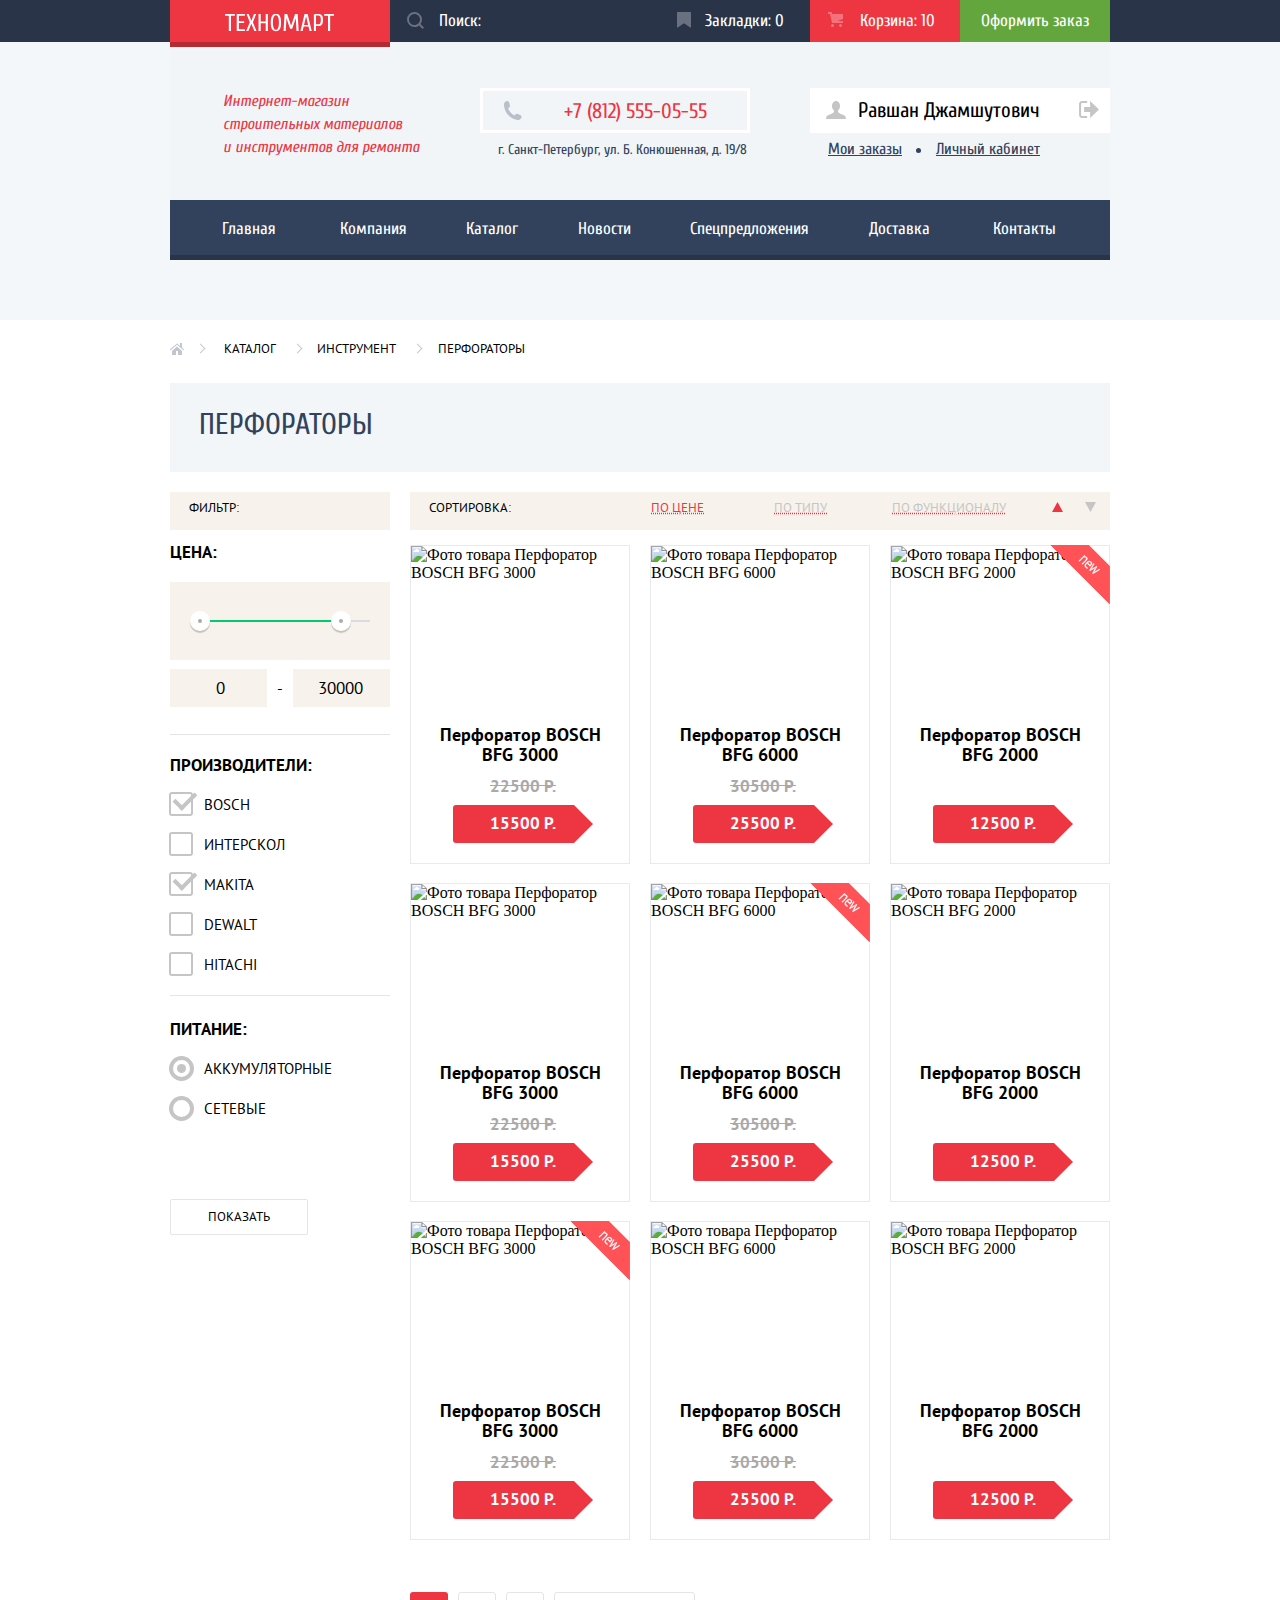
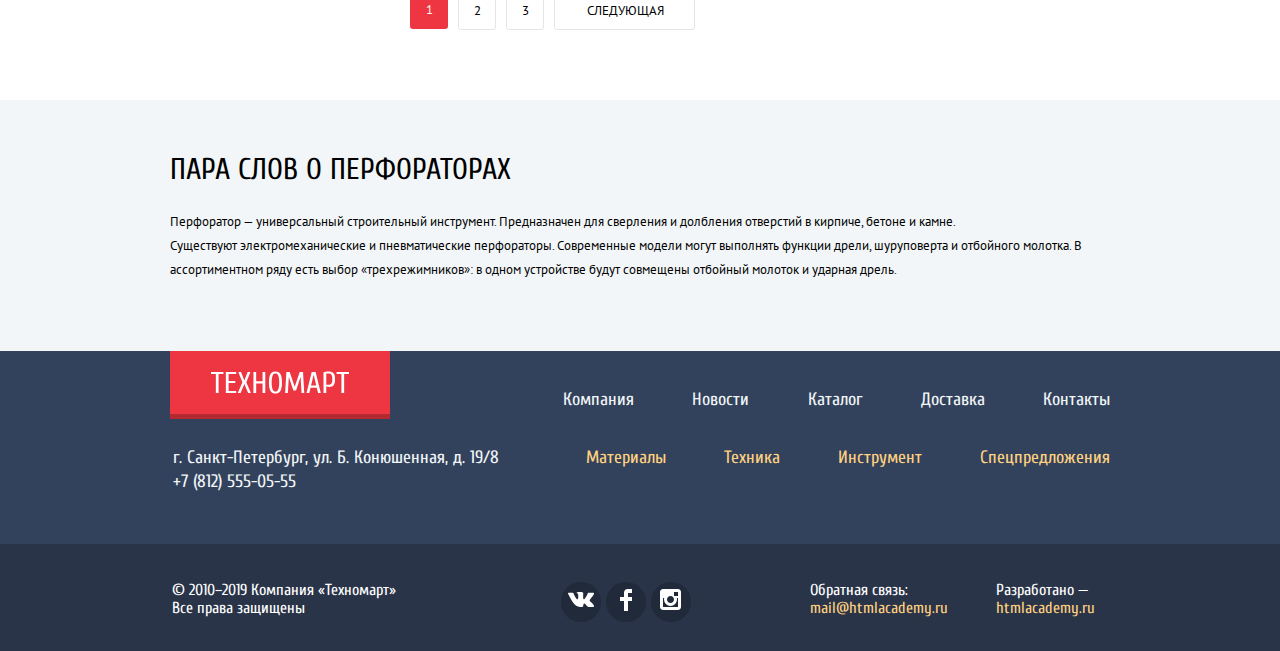
==== commit 57cd78d2: "Доделал Pixel Perfect" ====
--- a/catalog.html
+++ b/catalog.html
@@ -44,7 +44,7 @@
                                 <circle cx="12.5" cy="13.5" r="1.5" />
                                 <path d="M15 2H4.07l-.422-2H0v2h2.031l1.985 9H15V9H9.441L15 6.951z" />
                             </svg>
-                            <a class="cart-btn" href="#">Корзина: 0</a>
+                            <a class="cart-btn non-empty" href="#">Корзина: 10</a>
                         </div>
                     </li>
                     <li>
@@ -64,7 +64,7 @@
                 </div>
                 <p class="header__geo">г. Санкт-Петербург, ул. Б. Конюшенная, д. 19/8</p>
             </div>
-            <ul class="user-navigation">
+            <ul class="user-navigation visually-hidden">
                 <li class="user-navigation__content">
                     <svg class="login-icon" viewBox="0 0 20 17">
                         <path d="M14.875 8.5L6 0v6H0v5h6v6z" />
@@ -76,7 +76,7 @@
                     <a class="registration-link" href="#">Регистрация</a>
                 </li>
             </ul>
-            <ul class="account-navigation visually-hidden">
+            <ul class="account-navigation">
                 <li class="account-top-line">
                     <div class="profile-content">
                         <svg class="user-icon" viewBox="0 0 20 18">
--- a/css/style-catalog.css
+++ b/css/style-catalog.css
@@ -22,7 +22,7 @@
 .header {
     width: 100%;
     min-height: 320px;
-    margin-bottom: 60px;
+    margin-bottom: 20px;
     background-color: #f4f7f9;
 }
 
@@ -334,7 +334,7 @@
 .phone-icon {
     position: absolute;
     top: 10px;
-    left: 13px;
+    left: 20px;
 
     width: 19px;
     height: 19px;
@@ -351,9 +351,9 @@
     text-decoration: none;
     color: #ee3643;
 
-    padding-top: 9px;
-    padding-bottom: 9px;
-    padding-left: 71px;
+    padding-top: 10px;
+    padding-bottom: 8px;
+    padding-left: 81px;
 
     margin: 0;
 }
@@ -366,7 +366,12 @@
     line-height: 24px;
     text-align: center;
     color: #32425c;
-    margin: 0;
+
+    padding-top: 1px;
+    padding-left: 15px;
+
+    margin: 0;
+
 }
 
 .user-navigation {
@@ -462,6 +467,8 @@
 }
 
 .account-navigation {
+    width: 300px;
+
     list-style: none;
     padding: 0;
     margin: 0;
@@ -480,7 +487,7 @@
 
     background-color: #ffffff;
 
-    margin-bottom: 10px;
+    margin-bottom: 7px;
 }
 
 .profile-content {
@@ -494,7 +501,7 @@
 .user-icon {
     position: absolute;
     top: 13px;
-    left: 13px;
+    left: 11px;
 
     width: 20px;
     height: 18px;
@@ -518,7 +525,7 @@
     padding-top: 12px;
     padding-bottom: 12px;
 
-    padding-left: 47px;
+    padding-left: 43px;
 }
 
 .profile-link:active {
@@ -540,7 +547,8 @@
 
     fill: #c5c5c5;
 
-    margin-right: 10px;
+    margin-top: 2px;
+    margin-right: 6px;
 }
 
 .exit-link:hover .logout-icon,
@@ -553,7 +561,7 @@
 }
 
 .account-bottom-line {
-    margin-left: 17px;
+    margin-left: 18px;
 }
 
 .account-bottom-line a {
@@ -565,7 +573,7 @@
     font-weight: 400;
     color: #32425c;
 
-    margin-right: 32px;
+    margin-right: 30px;
 }
 
 .account-bottom-line a::before {
@@ -682,8 +690,26 @@
     color: #000000;
 }
 
+.breadcrumbs li {
+    position: relative;
+
+    margin-right: 42px;
+}
+
+.breadcrumbs li:first-child  {
+    margin-right: 54px;
+}
+
+.breadcrumbs li:nth-child(2)  {
+    margin-right: 41px;
+}
+
 .index-link::before {
     content: "";
+
+    position: absolute;
+    top: 3px;
+    left: -1px;
 
     display: block;
     width: 15px;
@@ -692,12 +718,6 @@
     background-image: url(../img/icon-home.svg);
     background-repeat: no-repeat;
     background-size: cover;
-}
-
-.breadcrumbs li {
-    position: relative;
-
-    margin-right: 42px;
 }
 
 .breadcrumbs li::after {
@@ -717,6 +737,10 @@
     transform: rotate(-45deg);
 }
 
+.breadcrumbs li:first-child::after {
+    right: -34px;
+}
+
 .breadcrumbs__current::after {
     display: none;
 }
@@ -736,9 +760,9 @@
     margin-top: 25px;
     margin-bottom: 20px;
 
-    padding-top: 30px;
-    padding-bottom: 29px;
-    padding-left: 30px;
+    padding-top: 27px;
+    padding-bottom: 32px;
+    padding-left: 29px;
 }
 
                               /* FILTERS */
@@ -771,11 +795,11 @@
     background-color: #f7f3ec;
 
     margin: 0;
-    margin-bottom: 20px;
-
-    padding-top: 10px;
-    padding-bottom: 10px;
-    padding-left: 20px;
+    margin-bottom: 7px;
+
+    padding-top: 7px;
+    padding-bottom: 13px;
+    padding-left: 19px;
 
     word-break: break-all;
 }
@@ -784,42 +808,46 @@
     height: 187px;
 
     padding: 0;
-    margin: 0;
-    margin-bottom: 25px;
+    padding-bottom: 10px;
+    margin: 0;
+    margin-bottom: 15px;
 
     border: 0;
     border-bottom: 1px solid #e5e5e5;
 }
 
 .filter__price legend {
+    font-size: 17px;
+    line-height: 30px;
     font-weight: 700;
 
     word-break: break-all;
 
-    margin-bottom: 23px;
+    margin-bottom: 15px;
 }
 
 .range-controls {
     position: relative;
 
-    height: 50px;
+    height: 40px;
 
     background-color: #f7f3ec;
 
-    padding-top: 30px;
+    padding-top: 38px;
     padding-left: 40px;
 
     margin-bottom: 9px;
 }
 
 .range-controls .scale {
+    width: 160px;
     height: 2px;
 
     background-color: #d7dcde;
 }
 
 .range-controls .bar {
-    width: 80%;
+    width: 77%;
     height: 2px;
 
     background: #00ca74;
@@ -827,7 +855,7 @@
 
 .range-toggle {
     position: absolute;
-    top: 21px;
+    top: 29px;
 
     width: 4px;
     height: 4px;
@@ -844,7 +872,7 @@
 }
 
 .range-toggle-max {
-    left: 80%;
+    left: 73%;
 }
 
 .range-toggle:hover {
@@ -859,17 +887,26 @@
 
 .price__min input,
 .price__max input {
-    max-width: 95px;
-    min-height: 38px;
+    max-width: 70px;
+    min-height: 18px;
 
     font-family: "PT Sans", Arial, sans-serif;
     font-size: 17px;
     line-height: 18px;
     font-weight: 400;
-    text-align: center;
+
 
     background-color: #f7f3ec;
     border: none;
+
+    padding-top: 10px;
+    padding-bottom: 10px;
+    padding-left: 25px;
+}
+
+.price__min input {
+    max-width: 49px;
+    padding-left: 46px;
 }
 
 .price__area span {
@@ -893,6 +930,8 @@
 }
 
 .filter__fabricators legend {
+    font-size: 17px;
+    line-height: 30px;
     font-weight: 700;
 
     margin-bottom: 15px;
@@ -907,13 +946,19 @@
 }
 
 .fabricators__item {
-    margin-left: 35px;
-    margin-bottom: 25px;
+    margin-bottom: 20px;
 }
 
 .fabricators__item label {
     position: relative;
 
+    font-family: "PT Sans", Arial, sans-serif;
+    font-size: 15px;
+    line-height: 20px;
+    font-weight: 400;
+
+    margin-left: 18px;
+
     cursor: pointer;
 
     word-break: break-all;
@@ -931,8 +976,8 @@
     top: -3px;
     left: -35px;
 
-    width: 21px;
-    height: 21px;
+    width: 20px;
+    height: 20px;
 
     border: 2px solid #c5c5c5;
     border-radius: 3px;
@@ -946,8 +991,8 @@
     top: -3px;
     left: -30px;
 
-    width: 20px;
-    height: 10px;
+    width: 18px;
+    height: 9px;
 
     transform: rotate(-45deg);
 
@@ -987,11 +1032,13 @@
 
     padding:0;
     margin: 0;
-    margin-top: 25px;
-    margin-bottom: 40px;
+    margin-top: 18px;
+    margin-bottom: 60px;
 }
 
 .filter__power legend {
+    font-size: 17px;
+    line-height: 30px;
     font-weight: 700;
 
     margin-bottom: 15px;
@@ -1006,12 +1053,18 @@
 }
 
 .power__item {
-    margin-left: 35px;
-    margin-bottom: 25px;
+    margin-bottom: 20px;
 }
 
 .power__item label {
     position: relative;
+
+    font-family: "PT Sans", Arial, sans-serif;
+    font-size: 15px;
+    line-height: 20px;
+    font-weight: 400;
+
+    margin-left: 18px;
 
     max-width: 220px;
     min-height: 30px;
@@ -1120,10 +1173,10 @@
 
     background-color: #f7f3ec;
 
-    margin-bottom: 20px;
-
-    padding-top: 10px;
-    padding-bottom: 10px;
+    margin-bottom: 15px;
+
+    padding-top: 7px;
+    padding-bottom: 13px;
 }
 
 .sorts__title {
@@ -1136,7 +1189,7 @@
 
     margin: 0;
     margin-left: 19px;
-    margin-right: 137px;
+    margin-right: 140px;
 }
 
 .sort {
@@ -1155,15 +1208,24 @@
 
 .sort__item {
     position: relative;
-    margin-right: 50px;
-}
-
-.sort__item:nth-child(4) {
-    margin-right: 20px;
-}
+    margin-right: 10px;
+}
+
+.sort__item:nth-child(1) {
+    margin-right: 70px;
+}
+
+.sort__item:nth-child(2) {
+    margin-right: 65px;
+}
+
+.sort__item:nth-child(3) {
+    margin-right: 46px;
+}
+
 
 .sort__item:nth-child(4n) {
-    margin-right: 17px;
+    margin-right: 22px;
 }
 
 .sort__item label {
@@ -1182,12 +1244,16 @@
 }
 
 .sort__radio {
+    position: absolute;
+    top: -9999px;
+    left: -9999px;
+
     opacity: 0;
 }
 
 .sort__radio:checked + label {
     color: #ee3643;
-    text-decoration: none;
+    border-bottom: none;
 }
 
 .sort__radio:focus + label {
@@ -1223,7 +1289,7 @@
 
                               /* CATALOG */
 .catalog {
-    margin-bottom: 52px;
+    margin-bottom: 33px;
 }
 
 .catalog__list {
@@ -1246,7 +1312,7 @@
     border: 1px solid #eaeaea;
 
     margin-right: 20px;
-    margin-bottom: 20px;
+    margin-bottom: 19px;
 }
 
 .catalog__item:nth-child(3n) {
@@ -1406,6 +1472,7 @@
     padding-left: 25px;
     padding-right: 25px;
     margin: 0;
+    margin-top: 9px;
 }
 
 .item__discount {
@@ -1413,14 +1480,16 @@
     font-size: 17px;
     line-height: 18px;
     font-weight: 700;
-    text-align: center;
+
     text-decoration: line-through;
     color: #a9a9a9;
 
     min-height: 18px;
 
-    margin-top: 18px;
-    margin-bottom: 13px;
+    padding-left: 79px;
+
+    margin-top: 12px;
+    margin-bottom: 10px;
 }
 
 .item__price {
@@ -1434,11 +1503,13 @@
     color: #ffffff;
 
     width: 80px;
-    margin: 10px auto;
+    margin-top: 10px;
     margin-bottom: 20px;
-    padding-top: 10px;
+    margin-left: 42px;
+
+    padding-top: 9px;
     padding-right: 30px;
-    padding-bottom: 12px;
+    padding-bottom: 11px;
     padding-left: 30px;
 
     background-color: #ee3643;
@@ -1450,12 +1521,12 @@
 
     position: absolute;
     top: 0;
-    right: -20px;
+    right: -19px;
 
     width: 0;
     height: 0;
 
-    border: 20px solid white;
+    border: 19px solid white;
     border-left-color: #ee3643;
 }
 
@@ -1487,7 +1558,7 @@
 .pagination__item a {
     display: block;
 
-    width: 36px;
+    width: 35px;
     height: 18px;
 
     font-family: "PT Sans", Arial, sans-serif;
@@ -1504,9 +1575,10 @@
 
     padding-top: 9px;
     padding-bottom: 9px;
-}
-
-.next-page a{
+    padding-left: 1px;
+}
+
+.next-page a {
     width: 138px;
 }
 
@@ -1547,8 +1619,8 @@
     color: #000000;
 
     margin: 0;
-    padding-top: 68px;
-    padding-bottom: 39px;
+    padding-top: 55px;
+    padding-bottom: 25px;
 }
 
 .about-container__txt {
@@ -1559,7 +1631,7 @@
     color: #000000;
 
     margin: 0;
-    padding-bottom: 75px;
+    padding-bottom: 69px;
 }
 
                               /* POPUP'S */
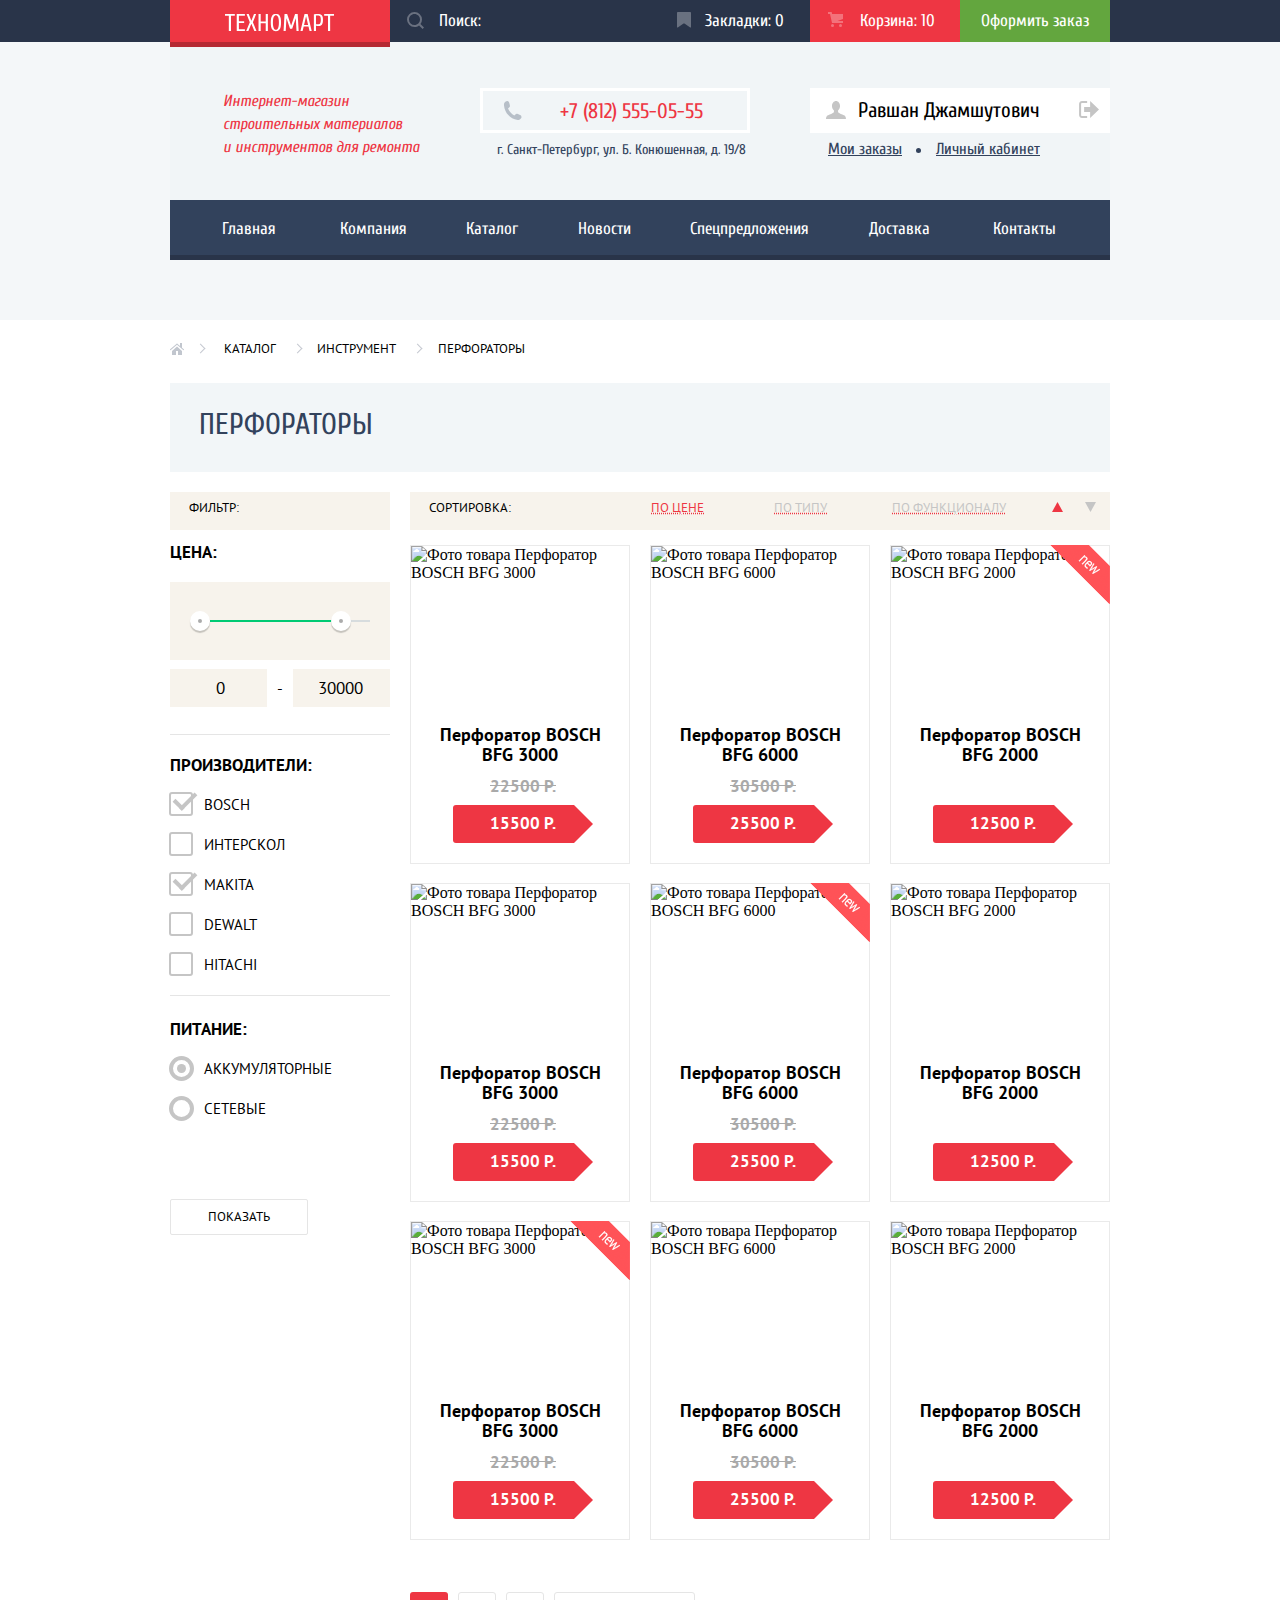
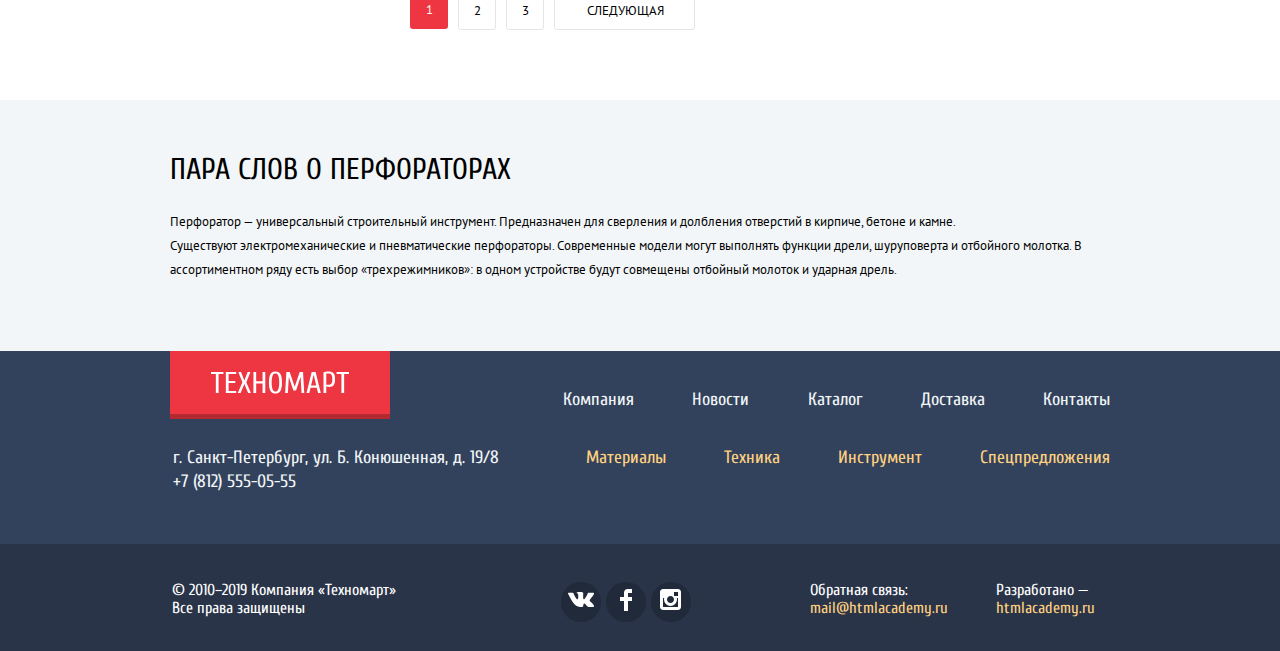
==== commit 5d1189a9: "Доработка и минимизация CSS" ====
--- a/catalog.html
+++ b/catalog.html
@@ -7,7 +7,7 @@
     <link href="https://fonts.googleapis.com/css?family=Cuprum:400,400i,700&display=swap&subset=cyrillic,cyrillic-ext" rel="stylesheet" type="text/css">
     <link href="https://fonts.googleapis.com/css?family=PT+Sans:400,700&display=swap&subset=cyrillic,cyrillic-ext" rel="stylesheet" type="text/css">
     <link href="css/normalize.css" rel="stylesheet">
-    <link href="css/style-catalog.css" rel="stylesheet">
+    <link href="css/style-all-min.css" rel="stylesheet">
 </head>
 
 <body>
--- a/css/style-all-min.css
+++ b/css/style-all-min.css
@@ -0,0 +1 @@
+.body{font-family:"Cuprum",Arial,sans-serif;color:#000;background-color:#fff;padding:0;margin:0}.visually-hidden{display:none}.center-container{width:940px;margin-left:auto;margin-right:auto}.header{width:100%;min-height:320px;background-color:#f4f7f9}.header__top-wrap{width:100%;background-color:#293449}.header__top-line{position:relative;max-width:940px;min-height:42px;background-color:#293449;margin-left:auto;margin-right:auto}.header__logo{position:absolute;top:0;left:0;z-index:101;width:220px;height:42px;background-color:#ee3643;border-bottom:5px solid #b52933}.header__logo img{width:109px;height:19px;margin:13px 56px 11px 55px}.header__logo:hover,.header__logo:focus{background-color:#ca2c37}.header__logo:active{background-color:#ba2732}.header__interface{display:flex;flex-direction:row;flex-wrap:wrap;list-style:none;padding:0;margin:0}.header__interface li:first-child{margin-left:220px}.header__search{position:relative;display:flex;flex-direction:row;width:270px;height:42px}.search__input{width:221px;height:18px;font-family:"Cuprum",Arial,sans-serif;font-size:17px;line-height:18px;font-weight:400;color:#fff;background-color:#293449;border:none;margin:0;padding:0;padding-top:12px;padding-bottom:12px;padding-left:49px}.search__button{background:none;border:none;padding:0}.search__icon{position:absolute;top:12px;left:17px;z-index:100;display:block;width:17px;height:17px;cursor:pointer;fill:#6a7180}.search__input::-webkit-input-placeholder{color:#fff}.search__input:-moz-placeholder{color:#fff}.header__search:hover .search__icon{fill:#fff}.search__input:hover{background-color:#212a3a}.search__input:focus{color:#000;background-color:#fff}.search__input:focus ~ button .search__icon{fill:#ee3643}.interface__content{position:relative;display:flex;flex-direction:row;width:150px;height:42px}.bookmark-icon{position:absolute;top:12px;left:17px;z-index:100;display:block;width:14px;height:16px;fill:rgba(255,255,255,0.3)}.bookmark-btn{display:block;width:105px;height:18px;font-family:"Cuprum",Arial,sans-serif;font-size:17px;line-height:18px;color:#fff;text-decoration:none;padding-top:12px;padding-bottom:12px;padding-left:45px}.cart-icon{position:absolute;top:12px;left:18px;z-index:100;display:block;width:15px;height:15px;fill:rgba(255,255,255,0.3)}.cart-btn{display:block;width:105px;height:18px;font-family:"Cuprum",Arial,sans-serif;font-size:17px;line-height:18px;color:#fff;text-decoration:none;padding-top:12px;padding-bottom:12px;padding-left:50px}.non-empty{background-color:#ee3643}.interface__content:hover,.interface__content:focus{background-color:#212a3a}.interface__content:hover svg,.interface__content:focus svg{fill:#fff}.interface__content a:active{color:#999ca1;background-color:#161d29}.interface__content:active svg{fill:rgba(255,255,255,0.5)}.order-btn{display:block;width:150px;height:18px;font-family:"Cuprum",Arial,sans-serif;font-size:17px;line-height:18px;color:#fff;text-decoration:none;text-align:center;padding-top:12px;padding-bottom:12px;background-color:#63a63e}.order-btn:hover,.order-btn:focus{background-color:#5fbb2d}.order-btn:active{color:#a2be93;background-color:#518534}.header__mid-line{display:flex;flex-direction:row;justify-content:space-between;flex-wrap:wrap;max-width:940px;min-height:158px;margin-left:auto;margin-right:auto;background-color:#f1f5f7}.header__txt{max-width:197px;word-wrap:break-word;font-family:"Cuprum",Arial,sans-serif;font-style:italic;font-size:16px;line-height:23px;color:#ee3643;padding-left:53px;margin:0;margin-top:48px}.header__contacts{width:270px;margin-top:46px}.phone__content{position:relative;display:flex;flex-direction:row;flex-wrap:wrap;max-width:264px;min-height:39px;border:3px solid #fff;margin-bottom:4px}.phone-icon{position:absolute;top:10px;left:20px;width:19px;height:19px;fill:#b7bfc8}.header__tel{height:21px;font-family:"Cuprum",Arial,sans-serif;font-size:21px;line-height:21px;text-decoration:none;color:#ee3643;padding-top:10px;padding-bottom:8px;padding-left:77px;margin:0}.header__geo{max-width:270px;font-family:"Cuprum",Arial,sans-serif;font-size:14px;line-height:24px;text-align:center;color:#32425c;padding-top:1px;padding-left:13px;margin:0}.user-navigation{display:flex;flex-direction:row;flex-wrap:wrap;width:291px;list-style:none;padding:0;margin:0;margin-top:46px;margin-bottom:2px}.user-navigation__content{position:relative;display:flex;flex-direction:row;flex-wrap:wrap;min-width:121px;height:45px;background-color:#fff;margin-right:10px;margin-left:10px}.login-icon{position:absolute;top:14px;left:14px;width:20px;height:17px;fill:#c5c5c5}.user-navigation a{font-family:"Cuprum",Arial,sans-serif;font-size:21px;line-height:21px;color:#000;text-decoration:none;background-color:#fff}.login-link{display:block;min-width:63px;min-height:21px;padding:12px 10px 12px 48px}.registration-link{display:block;min-width:115px;min-height:21px;padding:12px 10px 12px 25px}.user-navigation a:hover,.user-navigation a:focus{color:#ee3643}.user-navigation a:active{color:#b2b2b2}.user-navigation__content:hover .login-icon,.user-navigation__content:focus .login-icon{fill:#32425c}.user-navigation__content:active .login-icon{fill:#c5c5c5}.visually-hidden{display:none}.account-navigation{width:300px;list-style:none;padding:0;margin:0;margin-top:46px}.account-top-line{display:flex;flex-direction:row;flex-wrap:wrap;justify-content:space-around;align-items:center;max-width:300px;min-height:45px;background-color:#fff;margin-bottom:7px}.profile-content{position:relative;display:flex;flex-direction:row;flex-wrap:wrap}.user-icon{position:absolute;top:13px;left:11px;width:20px;height:18px;fill:#c5c5c5}.profile-link{display:block;font-family:"Cuprum",Arial,sans-serif;font-size:21px;line-height:21px;font-weight:400;text-decoration:none;color:#000;width:210px;min-height:21px;padding-top:12px;padding-bottom:12px;padding-left:43px}.profile-link:active{color:#b2b2b2}.profile-content:hover .user-icon,.profile-content:focus .user-icon{fill:#32425c}.profile-content:active .user-icon{fill:#c5c5c5}.logout-icon{width:21px;height:17px;fill:#c5c5c5;margin-top:2px;margin-right:6px}.exit-link:hover .logout-icon,.exit-link:focus .logout-icon{fill:#32425c}.exit-link:active .logout-icon{fill:#c5c5c5}.account-bottom-line{margin-left:18px}.account-bottom-line a{position:relative;font-family:"Cuprum",Arial,sans-serif;font-size:16px;line-height:18px;font-weight:400;color:#32425c;margin-right:30px}.account-bottom-line a::before{position:absolute;top:8px;left:-20px;content:"";width:5px;height:5px;border-radius:5px;background-color:#32425c}.account-bottom-line a:first-child::before{display:none}.account-bottom-line a:hover,.account-bottom-line a:focus{color:#ee3643}.account-bottom-line a:active{color:#c5cad0}.header__navigation{width:100%}.site-navigation{display:flex;flex-direction:row;flex-wrap:wrap;justify-content:space-between;max-width:940px;min-height:55px;background-color:#32425c;border-bottom:5px solid #293449;list-style:none;padding:0;margin:0;margin-left:auto;margin-right:auto}.site-navigation a{display:block;height:17px;font-family:"Cuprum",Arial,sans-serif;font-size:17px;line-height:17px;color:#fff;text-decoration:none;text-align:center;padding:20px 29px 18px}.site-navigation li:first-child a{padding-right:33px;padding-left:52px}.site-navigation li:last-child a{padding-right:54px;padding-left:33px}.site-navigation a:hover,.site-navigation a:focus{background-color:#293449}.site-navigation a:active{color:#a8abaf;background-color:#293449}.container__menu{width:940px;margin-top:60px;margin-left:auto;margin-right:auto}.menu__list{display:flex;flex-direction:row;flex-wrap:wrap;list-style:none;padding:0;margin:0}.menu__item{margin-right:20px;margin-bottom:20px}.menu__item:nth-child(3n){margin-right:0}.menu__block{position:relative;width:300px;height:123px;background-color:#ffbf47}.menu__title{font-family:"Cuprum",Arial,sans-serif;font-size:24px;line-height:30px;font-weight:700;color:#fff;margin:0;margin-top:20px;margin-bottom:12px;margin-left:22px}.menu__item:nth-child(1) .menu__title::after{content:"";position:absolute;top:0;right:0;display:block;width:60px;height:59px;background-image:url(../img/new-flag.png);background-repeat:no-repeat;background-size:cover}.menu__content{display:flex;flex-direction:row}.menu__btn{display:block;width:135px;height:18px;font-family:"Cuprum",Arial,sans-serif;font-size:14px;line-height:18px;text-decoration:none;text-transform:uppercase;text-align:center;color:#fff;background-color:rgba(0,0,0,0.1);border-radius:3px;padding-top:11px;padding-bottom:9px;margin-left:25px}.menu__item:nth-child(1) .menu__btn::after{content:"";position:absolute;top:31px;right:43px;display:block;width:44px;height:65px;background-image:url(../img/icon-1.svg);background-repeat:no-repeat;background-size:cover}.menu__item:nth-child(2) .menu__btn::after{content:"";position:absolute;top:33px;right:28px;display:block;width:75px;height:61px;background-image:url(../img/icon-2.svg);background-repeat:no-repeat;background-size:cover}.menu__item:nth-child(3) .menu__btn,.menu__double-item .menu__block:nth-child(1) .menu__btn,.menu__double-item .menu__block:nth-child(2) .menu__btn{margin-left:23px}.menu__item:nth-child(3) .menu__btn::after{content:"";position:absolute;top:31px;right:31px;display:block;width:78px;height:62px;background-image:url(../img/icon-3.svg);background-repeat:no-repeat;background-size:cover}.menu__btn:hover,.menu__btn:focus{background-color:rgba(0,0,0,0.2)}.menu__btn:active{background-color:rgba(0,0,0,0.3)}.b--blue{background-color:#3bbce3}.b--purple{background-color:#dc91d8}.b--green{background-color:#8ed78f}.menu__double-item{display:flex;flex-direction:column;margin-right:0}.menu__double-item div{margin-bottom:20px}.menu__double-item .menu__block:nth-child(1) .menu__btn::after{content:"";position:absolute;top:26px;right:45px;display:block;width:59px;height:72px;background-image:url(../img/icon-4.svg);background-repeat:no-repeat;background-size:cover}.menu__double-item .menu__block:nth-child(2) .menu__btn::after{content:"";position:absolute;top:32px;right:31px;display:block;width:78px;height:63px;background-image:url(../img/icon-5.svg);background-repeat:no-repeat;background-size:cover}.slider{position:relative;width:620px;height:266px}.slider__list{list-style:none;padding:0;margin:0}.slider__item{display:none;transition:.5s}.slide__txt{position:absolute;top:0;left:0;width:620px;height:105px;background-color:rgba(0,0,0,0.1)}.slide__title{font-family:"Cuprum",Arial,sans-serif;font-size:36px;line-height:36px;font-weight:700;text-transform:uppercase;color:#fff;margin-top:22px;margin-bottom:2px;margin-left:25px}.slide__subtitle{font-family:"Cuprum",Arial,sans-serif;font-size:18px;line-height:24px;font-weight:400;color:#fff;margin:0;margin-left:25px}.slider__item img{width:620px;height:266px}.slider__arrow-left{display:none;background:none;border:none;padding:0}.slider__arrow-left::before{content:"";position:absolute;top:120px;left:30px;width:25px;height:25px;border-left:3px solid #fff;border-bottom:3px solid #fff;transform:rotate(45deg);cursor:pointer}.slider__arrow-right{display:none;background:none;border:none;padding:0}.slider__arrow-right::after{content:"";position:absolute;top:120px;right:26px;width:25px;height:25px;border-right:3px solid #fff;border-bottom:3px solid #fff;transform:rotate(-45deg);cursor:pointer}.slider__switchers{position:absolute;bottom:37px;left:305px;z-index:100;width:160px;height:18px;text-align:center;font-size:0;transform:translateX(-50%)}.slider__switchers label{position:relative;display:inline-block;vertical-align:middle;width:18px;height:18px;border-radius:50%;cursor:pointer}.slider__switchers label::after{content:"";position:absolute;top:8px;left:8px;z-index:1;width:10px;height:10px;margin-right:10px;background:#fff;border-radius:50%}.slide-1:checked ~ .slider__list .slider__item:nth-child(1){display:block}.slide-2:checked ~ .slider__list .slider__item:nth-child(2){display:block}.slide-1:checked ~ .slider__switchers .slider__switch:nth-child(1)::before,.slide-2:checked ~ .slider__switchers .slider__switch:nth-child(2)::before{content:"";position:absolute;top:10px;left:10px;z-index:2;width:6px;height:6px;background-color:#ee3643;border-radius:50%}.slide-1:checked ~ .slider__control-next label:nth-child(2),.slide-2:checked ~ .slider__control-next label:nth-child(1){display:block}.slide-1:checked ~ .slider__control-prev label:nth-child(2),.slide-2:checked ~ .slider__control-prev label:nth-child(1){display:block}.slide__btn{position:absolute;left:25px;bottom:22px;display:block;width:145px;height:18px;font-family:"Cuprum",Arial,sans-serif;font-size:14px;line-height:18px;font-weight:400;text-transform:uppercase;text-decoration:none;color:#fff;background-color:#ee3643;border-radius:3px;padding-top:10px;padding-bottom:10px;padding-left:50px}.slide__btn:hover,.slide__btn:focus{background-color:#ca2c37}.slide__btn:active{background-color:#ba2732}.popular-items__head{display:flex;flex-direction:row;justify-content:space-between;max-width:940px;min-height:89px;background-color:#f9f5f0;margin-top:33px;margin-bottom:20px}.popular-items__head-title{max-width:620px;font-family:"Cuprum",Arial,sans-serif;font-size:30px;line-height:30px;font-weight:400;text-transform:uppercase;color:#32425c;margin-top:29px;margin-left:29px}.popular-items__head-btn{display:block;width:253px;height:18px;font-family:"Cuprum",Arial,sans-serif;font-size:14px;line-height:18px;text-decoration:none;text-transform:uppercase;text-align:center;color:#fff;background-color:#ee3643;border-radius:3px;padding-top:11px;padding-bottom:9px;margin-top:24px;margin-right:24px}.popular-items__head-btn:hover,.popular-items__head-btn:focus{background-color:#ca2c37}.popular-items__head-btn:active{background-color:#ba2732}.popular-items__list{display:flex;flex-direction:row;flex-wrap:wrap;list-style:none;padding:0;margin:0}.popular-items__item{position:relative;max-width:218px;min-height:316px;border:1px solid #eaeaea;margin-right:20px;margin-bottom:20px}.popular-items__item:nth-child(4n){margin-right:0}.popular-items__item:hover{box-shadow:0 10px 25px 0 rgba(41,52,73,0.5)}.popular-items__item:hover .popular-items__btns{display:block}.flag{position:absolute;top:-1px;right:-1px;width:60px;height:59px;overflow:hidden;z-index:20}.popular-items__btns{display:none;position:absolute;top:0;left:0;width:218px;height:170px;background-color:#fff}.buy,.bookmark{display:block;text-align:center;font-family:"Cuprum",Arial,sans-serif;font-size:14px;line-height:18px;text-transform:uppercase;margin-left:auto;margin-right:auto}.buy{position:relative;color:#eef4ec;width:135px;height:18px;background-color:#63a63e;border-bottom:3px solid #367315;border-radius:3px;margin-top:45px;padding-top:9px;padding-bottom:5px}.buy:hover,.buy:focus{background-color:#5fbb2d}.buy:active{background-color:#518534;border-bottom-color:#518534}.buy__text{padding:0;margin:0}.buy-icon{position:absolute;top:8px;left:14px;z-index:1000;display:block;width:15px;height:15px;fill:rgba(255,255,255,0.3)}.buy:hover .buy-icon,.buy:focus .buy-icon,.buy:active .buy-icon{fill:rgba(255,255,255,1)}.bookmark{color:#32425c;width:129px;height:18px;background-color:#fff;border:3px solid #63a63e;border-radius:3px;margin-top:7px;padding-top:9px;padding-bottom:5px}.bookmark:hover,.bookmark:focus{border-color:#32425c}.bookmark:active{color:#d0d2d6;border-color:#c1c6ce}.popular-items__img{width:218px;height:170px}.popular-items__img img{max-width:100%}.popular-items__item a{text-decoration:none}.popular-items__title{min-height:40px;font-family:"PT Sans",Arial,sans-serif;font-size:18px;line-height:20px;font-weight:700;text-align:center;color:#000;margin:0;margin-top:8px;padding:0 25px}.popular-items__discount{font-family:"PT Sans",Arial,sans-serif;font-size:17px;line-height:18px;font-weight:700;text-align:center;text-decoration:line-through;color:#a9a9a9;min-height:18px;margin-top:11px;margin-bottom:10px}.popular-items__price{position:relative;width:80px;font-family:"PT Sans",Arial,sans-serif;font-size:17px;line-height:18px;font-weight:700;text-align:center;color:#fff;margin-top:10px;margin-bottom:20px;margin-left:42px;background-color:#ee3643;border-radius:3px;padding:9px 30px 11px}.popular-items__price::after{content:"";position:absolute;top:0;right:-19px;width:0;height:0;border:19px solid #fff;border-left-color:#ee3643}.popular-fabricators__head{display:flex;flex-direction:row;justify-content:space-between;max-width:940px;min-height:89px;background-color:#f9f5f0;margin-bottom:20px}.popular-fabricators__head-title{max-width:620px;font-family:"Cuprum",Arial,sans-serif;font-size:30px;line-height:30px;font-weight:400;text-transform:uppercase;color:#32425c;margin-top:29px;margin-left:29px}.popular-fabricators__head-btn{display:block;width:253px;height:18px;font-family:"Cuprum",Arial,sans-serif;font-size:14px;line-height:18px;text-decoration:none;text-transform:uppercase;text-align:center;color:#fff;background-color:#ee3643;border-radius:3px;padding-top:10px;padding-bottom:10px;margin-top:24px;margin-right:24px}.popular-fabricators__head-btn:hover,.popular-fabricators__head-btn:focus{background-color:#ca2c37}.popular-fabricators__head-btn:active{background-color:#ba2732}.popular-fabricators__list{display:flex;flex-direction:row;flex-wrap:wrap;list-style:none;padding:0;margin:0}.popular-fabricators__item{display:flex;flex-direction:row;justify-content:center;align-items:center;max-width:218px;min-height:143px;text-align:center;border:1px solid #ebebeb;margin-right:20px;margin-bottom:20px}.popular-fabricators__item:nth-child(4n){margin-right:0}.popular-fabricators__logo{display:block;width:218px;height:143px;line-height:143px;text-align:center}.popular-fabricators__item:nth-child(1) img{padding-top:50px}.popular-fabricators__item:nth-child(2) img,.popular-fabricators__item:nth-child(3) img{padding-top:47px}.popular-fabricators__item:nth-child(4) img{padding-top:20px}.popular-fabricators__item:nth-child(5) img{padding-top:57px;padding-left:3px}.popular-fabricators__item:nth-child(6) img{padding-top:33px}.popular-fabricators__item:nth-child(7) img{padding-top:21px;padding-left:1px}.popular-fabricators__item:nth-child(8) img{padding-top:32px;padding-left:4px}.popular-fabricators__item:hover,.popular-fabricators__item:focus{box-shadow:0 4px 10px 0 rgba(41,52,73,0.5)}.popular-fabricators__item:active{opacity:.3}.services{width:100%;min-height:510px;background-color:#f4f8f9;margin-top:65px;margin-bottom:10px}.services__title{font-family:"Cuprum",Arial,sans-serif;font-size:30px;line-height:30px;font-weight:400;text-transform:uppercase;color:#000;padding-top:64px;margin-bottom:26px}.services__txt{max-width:400px;word-wrap:break-word;font-family:"PT Sans",Arial,sans-serif;font-size:13px;line-height:24px;font-weight:400;color:#000;margin:0;margin-bottom:70px}.services__wrap{position:relative;display:flex;flex-direction:row;flex-wrap:wrap;max-width:940px}.services__menu{position:absolute;top:0;left:0;list-style:none;padding:0;margin:0;z-index:1}.services__menu::after{content:"";position:absolute;top:-50px;right:0;display:block;width:10px;height:272px;background-image:url(../img/line.png);background-repeat:no-repeat;background-size:cover}.services__item label{display:block;cursor:pointer;width:220px;height:30px;font-family:"Cuprum",Arial,sans-serif;font-size:21px;line-height:30px;font-weight:700;color:#fff;background-color:#32425c;padding-top:13px;padding-bottom:17px;padding-left:22px;border:0;border-top:1px solid #405069;border-bottom:1px solid #293449}.services__item label:hover,.services__item label:focus{background-color:#293449}.delivery__radio:checked ~ .services__menu .services__item:nth-child(1) label{color:#32425c;background-color:#fff;border-color:#fff}.guarantee__radio:checked ~ .services__menu .services__item:nth-child(2) label{color:#32425c;background-color:#fff;border-color:#fff}.credit__radio:checked ~ .services__menu .services__item:nth-child(3) label{color:#32425c;background-color:#fff;border-color:#fff}.description-list{list-style:none;padding:0;margin:0}.item-description{display:none;max-width:630px;min-height:240px;padding-left:80px;padding-bottom:50px;margin-left:240px}.item-description__title{font-family:"Cuprum",Arial,sans-serif;font-size:36px;line-height:36px;font-weight:400;text-transform:uppercase;color:#32425c;margin:0;margin-bottom:22px}.item-description:nth-child(2) .item-description__title{font-style:italic}.item-description__txt{position:relative;z-index:10;display:block;width:380px;word-wrap:break-word;font-family:"PT Sans",Arial,sans-serif;font-size:13px;line-height:24px;font-weight:400;color:#000;margin:0}.item-description:nth-child(1) .item-description__txt::after{content:"";position:absolute;top:-35px;left:150px;z-index:-1;display:block;width:468px;height:261px;background-image:url(../img/delivery_logo.svg);background-repeat:no-repeat;background-size:cover}.item-description:nth-child(2) .item-description__txt::after{content:"";position:absolute;top:-56px;left:240px;z-index:-1;display:block;width:389px;height:283px;background-image:url(../img/guarantee_logo.svg);background-repeat:no-repeat;background-size:cover}.item-description:nth-child(3) .item-description__txt::after{content:"";position:absolute;top:-60px;left:165px;z-index:-1;display:block;width:465px;height:285px;background-image:url(../img/credit_logo.svg);background-repeat:no-repeat;background-size:cover}.item-description__btn{display:block;width:195px;height:18px;font-family:"Cuprum",Arial,sans-serif;font-size:14px;line-height:18px;text-decoration:none;text-transform:uppercase;text-align:center;color:#fff;background-color:#ee3643;border-radius:3px;padding-top:10px;padding-bottom:10px;margin-top:27px}.item-description__btn:hover,.item-description__btn:focus{background-color:#ca2c37}.item-description__btn:active{background-color:#ba2732}.delivery__radio:checked ~ .description-list .item-description:nth-child(1){display:flex}.guarantee__radio:checked ~ .description-list .item-description:nth-child(2){display:flex}.credit__radio:checked ~ .description-list .item-description:nth-child(3){display:flex}.main__wrap{display:flex;flex-direction:row;flex-wrap:wrap;justify-content:space-between;max-width:940px;background-color:#fff;margin-top:48px;margin-bottom:86px}.info{max-width:620px}.info__title{font-family:"Cuprum",Arial,sans-serif;font-size:30px;line-height:30px;text-transform:uppercase;color:#000}.info__txt{font-family:"PT Sans",Arial,sans-serif;font-size:13px;line-height:24px;font-weight:400;color:#000}.description1{max-width:520px;word-wrap:break-word;margin-bottom:24px}.description2{max-width:390px;word-wrap:break-word;margin-bottom:21px}.info__transport-companies{list-style:none;padding:0;margin:0}.info__transport-companies li{position:relative;margin-bottom:20px}.transport-companies__title{font-family:"Cuprum",Arial,sans-serif;font-size:18px;line-height:20px;font-weight:700;color:#000;text-decoration:none;margin-left:36px}.transport-companies__title::before{content:"";position:absolute;top:10px;display:block;width:25px;height:2px;background-color:#ee3643}.transport-companies__items img{margin-right:11px;margin-bottom:5px}.info__btn{display:block;width:220px;height:18px;font-family:"Cuprum",Arial,sans-serif;font-size:14px;line-height:18px;text-decoration:none;text-transform:uppercase;text-align:center;color:#fff;margin-top:37px;padding-top:11px;padding-bottom:9px;background-color:#ee3643;border-radius:3px}.info__btn:hover,.info__btn:focus{background-color:#ca2c37}.info__btn:active{background-color:#ba2732}.contacts{max-width:300px}.contacts__title{font-family:"Cuprum",Arial,sans-serif;font-size:30px;line-height:30px;text-transform:uppercase;color:#000}.contacts__txt{max-width:180px;word-wrap:break-word;font-family:"PT Sans",Arial,sans-serif;font-size:13px;line-height:24px;font-weight:400;color:#000;margin-bottom:32px}.contacts img{margin-bottom:35px}.contacts__btn{display:block;width:235px;height:18px;font-family:"Cuprum",Arial,sans-serif;font-size:14px;line-height:18px;text-decoration:none;text-transform:uppercase;color:#fff;padding-top:11px;padding-bottom:9px;padding-left:65px;background-color:#ee3643;border-radius:3px}.contacts__btn:hover,.contacts__btn:focus{background-color:#ca2c37}.contacts__btn:active{background-color:#ba2732}.container{position:relative;margin-top:20px}.breadcrumbs{display:flex;justify-content:flex-start;flex-wrap:wrap;list-style:none;padding:0;margin:0}.breadcrumbs li,.breadcrumbs a{font-family:"PT Sans",Arial,sans-serif;font-size:13px;line-height:18px;font-weight:400;text-transform:uppercase;text-decoration:none;color:#000}.breadcrumbs li{position:relative;margin-right:42px}.breadcrumbs li:first-child{margin-right:54px}.breadcrumbs li:nth-child(2){margin-right:41px}.index-link::before{content:"";position:absolute;top:3px;left:-1px;display:block;width:15px;height:12px;background-image:url(../img/icon-home.svg);background-repeat:no-repeat;background-size:cover}.breadcrumbs li::after{position:absolute;top:5px;right:-25px;content:"";width:6px;height:6px;background-color:#fff;border-right:1px solid #c5c9d1;border-bottom:1px solid #c5c9d1;transform:rotate(-45deg)}.breadcrumbs li:first-child::after{right:-34px}.breadcrumbs__current::after{display:none}.container__title{font-family:"Cuprum",Arial,sans-serif;font-size:30px;line-height:30px;font-weight:400;text-transform:uppercase;color:#32425c;height:30px;background-color:#f2f6f8;margin-top:25px;margin-bottom:20px;padding-top:27px;padding-bottom:32px;padding-left:29px}.filters{float:left;width:220px;font-family:"PT Sans",Arial,sans-serif;font-size:13px;line-height:18px;font-weight:400;text-transform:uppercase;color:#000;margin-right:20px}.filters__title{height:18px;font-family:"PT Sans",Arial,sans-serif;font-size:13px;line-height:18px;font-weight:400;text-transform:uppercase;color:#000;background-color:#f7f3ec;margin:0;margin-bottom:7px;padding-top:7px;padding-bottom:13px;padding-left:19px;word-break:break-all}.filter__price{height:187px;padding:0;padding-bottom:10px;margin:0;margin-bottom:15px;border:0;border-bottom:1px solid #e5e5e5}.filter__price legend{font-size:17px;line-height:30px;font-weight:700;word-break:break-all;margin-bottom:15px}.range-controls{position:relative;height:40px;background-color:#f7f3ec;padding-top:38px;padding-left:40px;margin-bottom:9px}.range-controls .scale{width:160px;height:2px;background-color:#d7dcde}.range-controls .bar{width:77%;height:2px;background:#00ca74}.range-toggle{position:absolute;top:29px;width:4px;height:4px;background:#ababab;border:8px solid #fff;border-radius:50%;box-shadow:0 2px 1px 0 rgba(0,1,1,0.2);cursor:pointer}.range-toggle-min{left:20px}.range-toggle-max{left:73%}.range-toggle:hover{background:#1c4f80}.price__area{display:flex;flex-direction:row;justify-content:space-between}.price__min input,.price__max input{max-width:70px;min-height:18px;font-family:"PT Sans",Arial,sans-serif;font-size:17px;line-height:18px;font-weight:400;background-color:#f7f3ec;border:none;padding-top:10px;padding-bottom:10px;padding-left:25px}.price__min input{max-width:49px;padding-left:46px}.price__area span{font-family:"PT Sans",Arial,sans-serif;font-size:16px;line-height:18px;font-weight:400;margin-top:10px}.filter__fabricators{max-width:220px;padding:0;margin:0;border:none;border-bottom:1px solid #e5e5e5}.filter__fabricators legend{font-size:17px;line-height:30px;font-weight:700;margin-bottom:15px;word-break:break-all}.fabricators{list-style:none;padding:0;margin:0}.fabricators__item{margin-bottom:20px}.fabricators__item label{position:relative;font-family:"PT Sans",Arial,sans-serif;font-size:15px;line-height:20px;font-weight:400;margin-left:18px;cursor:pointer;word-break:break-all}.fabricators__checkbox{opacity:0}.fabricators__checkbox + label::before{content:"";position:absolute;top:-3px;left:-35px;width:20px;height:20px;border:2px solid #c5c5c5;border-radius:3px}.fabricators__checkbox:checked + label::after{content:"";position:absolute;top:-3px;left:-30px;width:18px;height:9px;transform:rotate(-45deg);border-left:4px solid #c5c5c5;border-bottom:4px solid #c5c5c5}.fabricators__checkbox:hover + label::before{border-color:#b5b5b5}.fabricators__checkbox:focus + label::before{outline-color:#4D90FE;outline-offset:-2px;outline-style:auto;outline-width:5px}.fabricators__checkbox:disabled + label{color:rgba(181,181,181,0.3)}.fabricators__checkbox:disabled + label::before{border-color:rgba(181,181,181,0.3)}.fabricators__checkbox:disabled + label::after{border-left-color:rgba(181,181,181,0.3);border-bottom-color:rgba(181,181,181,0.3)}.filter__power{max-width:220px;border:none;padding:0;margin:0;margin-top:18px;margin-bottom:60px}.filter__power legend{font-size:17px;line-height:30px;font-weight:700;margin-bottom:15px;word-break:break-all}.power{list-style:none;padding:0;margin:0}.power__item{margin-bottom:20px}.power__item label{position:relative;font-family:"PT Sans",Arial,sans-serif;font-size:15px;line-height:20px;font-weight:400;margin-left:18px;max-width:220px;min-height:30px;cursor:pointer;word-break:break-all}.power__radio{opacity:0}.power__radio + label::before{content:"";position:absolute;top:-3px;left:-35px;width:17px;height:17px;border:4px solid #c5c5c5;border-radius:50%}.power__radio:checked + label::after{content:"";position:absolute;top:5px;left:-27px;width:9px;height:9px;background-color:#c5c5c5;border-radius:50%}.power__radio:hover + label::before{border-color:#b5b5b5}.power__radio:hover + label::after{background-color:#b5b5b5}.power__radio:focus + label::before{outline-color:#4D90FE;outline-offset:-2px;outline-style:auto;outline-width:5px}.power__radio:disabled + label{color:rgba(181,181,181,0.3)}.power__radio:disabled + label::before{border-color:rgba(181,181,181,0.3)}.power__radio:disabled + label::after{background-color:rgba(181,181,181,0.3)}.filters__btn{display:block;width:138px;height:36px;cursor:pointer;background-color:#fff;border:1px solid #e5e5e5;border-radius:2px}.filters__btn:hover,.filters__btn:focus{border-color:#bdc6ca}.filters__btn:active{border-color:#ee3643}.sorts{display:flex;flex-direction:row;flex-wrap:wrap;max-width:700px;min-height:18px;font-family:"PT Sans",Arial,sans-serif;font-size:13px;line-height:18px;font-weight:400;text-transform:uppercase;color:#000;background-color:#f7f3ec;margin-bottom:15px;padding-top:7px;padding-bottom:13px}.sorts__title{font-family:"PT Sans",Arial,sans-serif;font-size:13px;line-height:18px;font-weight:400;text-transform:uppercase;color:#000;margin:0;margin-left:19px;margin-right:140px}.sort{max-width:460px}.sort__list{display:flex;flex-direction:row;flex-wrap:wrap;list-style:none;padding:0;margin:0}.sort__item{position:relative;margin-right:10px}.sort__item:nth-child(1){margin-right:70px}.sort__item:nth-child(2){margin-right:65px}.sort__item:nth-child(3){margin-right:46px}.sort__item:nth-child(4n){margin-right:22px}.sort__item label{cursor:pointer;color:#c5c5c5;text-decoration:underline;text-decoration-style:dotted;text-decoration-color:#ee3643}.sort__item label:hover{color:#231f20;text-decoration:underline;text-decoration-style:solid;text-decoration-color:#ee3643}.sort__radio{position:absolute;top:-9999px;left:-9999px;opacity:0}.sort__radio:checked + label{color:#ee3643;border-bottom:none}.sort__radio:focus + label{outline-color:#4D90FE;outline-offset:-2px;outline-style:auto;outline-width:5px}.sort__item svg{width:11px;height:10px;fill:#c5c5c5}.sort-min-arrow:hover > svg,.sort-max-arrow:hover > svg{fill:#231f20}.sort__radio:checked + label > svg{fill:#ee3643}.sort__radio:focus + label > svg{outline-color:#4D90FE;outline-offset:-2px;outline-style:auto;outline-width:5px}.catalog{margin-bottom:33px}.catalog__list{display:flex;flex-direction:row;flex-wrap:wrap;max-width:700px;list-style:none;padding:0;margin:0}.catalog__item{position:relative;max-width:218px;min-height:316px;border:1px solid #eaeaea;margin-right:20px;margin-bottom:19px}.catalog__item:nth-child(3n){margin-right:0}.catalog__item:hover{box-shadow:0 10px 25px 0 rgba(41,52,73,0.5)}.catalog__item:hover .catalog__btns{display:block}.flag{position:absolute;top:-1px;right:-1px;width:60px;height:59px;overflow:hidden;z-index:20}.catalog__btns{display:none;position:absolute;top:0;left:0;width:218px;height:170px;background-color:#fff}.buy,.bookmark{display:block;text-align:center;font-family:"Cuprum",Arial,sans-serif;font-size:14px;line-height:18px;font-weight:400;text-transform:uppercase;margin-left:auto;margin-right:auto}.buy{position:relative;color:#eef4ec;width:135px;height:18px;background-color:#63a63e;border-bottom:3px solid #367315;border-radius:3px;margin-top:45px;padding-top:9px;padding-bottom:5px}.buy:hover,.buy:focus{background-color:#5fbb2d}.buy:active{background-color:#518534;border-bottom-color:#518534}.buy__text{padding:0;margin:0}.buy-icon{position:absolute;top:8px;left:14px;z-index:100;display:block;width:15px;height:15px;fill:rgba(255,255,255,0.3)}.buy:hover .buy-icon,.buy:focus .buy-icon,.buy:active .buy-icon{fill:rgba(255,255,255,1)}.bookmark{color:#32425c;width:129px;height:18px;background-color:#fff;border:3px solid #63a63e;border-radius:3px;margin-top:7px;padding-top:9px;padding-bottom:5px}.bookmark:hover,.bookmark:focus{border-color:#32425c}.bookmark:active{color:#d0d2d6;border-color:#c1c6ce}.item__img{width:218px;height:170px}.item__img img{max-width:100%}.catalog__item a{text-decoration:none}.item__title{min-height:40px;font-family:"PT Sans",Arial,sans-serif;font-size:18px;line-height:20px;font-weight:700;text-align:center;color:#000;margin:0;margin-top:9px;padding:0 25px}.item__discount{font-family:"PT Sans",Arial,sans-serif;font-size:17px;line-height:18px;font-weight:700;text-decoration:line-through;color:#a9a9a9;min-height:18px;padding-left:79px;margin-top:12px;margin-bottom:10px}.item__price{position:relative;font-family:"PT Sans",Arial,sans-serif;font-size:17px;line-height:18px;font-weight:700;text-align:center;color:#fff;width:80px;margin-top:10px;margin-bottom:20px;margin-left:42px;background-color:#ee3643;border-radius:3px;padding:9px 30px 11px}.item__price::after{content:"";position:absolute;top:0;right:-19px;width:0;height:0;border:19px solid #fff;border-left-color:#ee3643}.pagination{margin-left:240px;margin-bottom:60px}.pagination__list{display:flex;flex-direction:row;flex-wrap:wrap;list-style:none;padding:0;margin:0}.pagination__item{margin-right:10px;margin-bottom:10px}.pagination-item:last-child{margin-right:0}.pagination__item a{display:block;width:35px;height:18px;font-family:"PT Sans",Arial,sans-serif;font-size:13px;line-height:18px;font-weight:400;text-decoration:none;text-transform:uppercase;text-align:center;color:#000;border:1px solid #e5e5e5;border-radius:3px;padding-top:9px;padding-bottom:9px;padding-left:1px}.next-page a{width:138px}.pagination__item a:hover,.pagination__item a:focus{border-color:#bdc6ca}.pagination__item a:active{border-color:#ee3643}.pagination__item-current a{width:37px;height:19px;background-color:#ee3643;border:none;border-radius:3px;color:#fef5f6}.about-container{width:100%;background-color:#f2f6f8}.about-container__title{font-family:"Cuprum",Arial,sans-serif;font-size:30px;line-height:30px;font-weight:400;text-transform:uppercase;color:#000;margin:0;padding-top:55px;padding-bottom:25px}.about-container__txt{font-family:"PT Sans",Arial,sans-serif;font-size:13px;line-height:24px;font-weight:400;color:#000;margin:0;padding-bottom:69px}@keyframes bounce{0%{transform:translateY(-2000px)}70%{transform:translateY(30px)}90%{transform:translateY(-10px)}100%{transform:translateY(0)}}@keyframes shake{0%,100%{transform:translateX(0)}10%,30%,50%,70%,90%{transform:translateX(-10px)}20%,40%,60%,80%{transform:translateX(10px)}}.popup__show{display:block;animation:bounce .6s}.popup__error{animation:shake .6s}.popup-email{position:fixed;z-index:2000;top:50%;left:50%;transform:translate(-50%,-50%);max-width:620px;min-height:423px;background-color:#fff;border-top:7px solid #ee3643;box-shadow:0 20px 40px 0 rgba(0,0,0,0.75)}.popup-email__form{width:460px;margin-left:80px;margin-right:80px}.popup-email__form input,.popup-email__form label{display:block}.popup-email__form label{font-family:"Cuprum",Arial,sans-serif;font-size:18px;line-height:18px;font-weight:400;color:#000;margin-bottom:8px}.popup-email__form input,.popup-email__form textarea{font-family:"PT Sans",Arial,sans-serif;font-size:13px;line-height:18px;font-weight:400;color:#000;padding-left:12px}.popup-email__form input{width:202px;height:32px;border:2px solid #d7dcde;border-radius:3px}.popup-email__form textarea{width:442px;min-height:110px;resize:none;border:2px solid #d7dcde;border-radius:3px;padding-left:15px}.popup-email__form input:hover,.popup-email__form textarea:hover{border-color:#b5b5b5}.popup-email__form input:focus,.popup-email__form textarea:focus{border-color:#ee3643}.popup-email__name{display:inline-block;vertical-align:middle;margin:0}.popup-email__name label{margin-top:47px}.popup-email__name:first-child input{margin-right:20px}.popup-email__text{margin:0;margin-top:22px;margin-bottom:10px}.popup-email__wrap{text-align:center;background-color:#f1f1f1;margin-top:37px;padding-top:30px;padding-bottom:44px}.popup-email__button{width:460px;height:38px;font-family:"Cuprum",Arial,sans-serif;font-size:14px;line-height:18px;text-transform:uppercase;color:#fff;cursor:pointer;background-color:#ee3643;border:none;border-radius:3px}.popup-email__button:hover,.popup-email__button:focus{background-color:#ca2c37}.popup-email__button:focus{background-color:#ba2732}.popup__close{position:absolute;top:7px;right:8px;z-index:3000;width:25px;height:25px;background-color:transparent;border:0;cursor:pointer}.popup__close::before,.popup__close::after{content:"";position:absolute;top:10px;left:2px;width:23px;height:3px;background-color:#ee3643}.popup__close::before{transform:rotate(45deg)}.popup__close::after{transform:rotate(-45deg)}.popup-map{position:fixed;z-index:2000;top:50%;left:50%;transform:translate(-50%,-50%);width:940px;height:446px;background-color:#565656;box-shadow:0 0 16px 8px rgba(47,42,43,0.5);overflow:hidden}.popup-map img{position:absolute;top:-57%;left:-15%;z-index:1}.popup-map iframe{position:relative;z-index:2;border:none}.popup-buy{position:fixed;z-index:2000;top:50%;left:50%;transform:translate(-50%,-50%);width:620px;height:275px;background-color:#fff;border-top:7px solid #ee3643;box-shadow:0 20px 40px 0 rgba(41,52,73,0.75)}.popup-buy__text{font-family:"Cuprum",Arial,sans-serif;font-size:30px;line-height:30px;font-weight:400;color:#000;margin:0;margin-top:75px;margin-left:179px}.popup-buy__text::before{content:"";position:absolute;top:55px;left:81px;display:block;width:66px;height:66px;background-image:url(../img/done-popup.svg);background-repeat:no-repeat;background-size:cover}.popup-buy__buttons{text-align:center;background-color:#f1f1f1;margin-top:70px;padding-top:37px;padding-bottom:37px}.popup-buy__buttons button{width:220px;height:38px;font-family:"Cuprum",Arial,sans-serif;font-size:14px;line-height:18px;font-weight:400;text-transform:uppercase;color:#000;background-color:#fff;border:none;border-radius:3px;cursor:pointer}.popup-buy__buttons button:first-child{margin-right:20px}.popup-buy__buttons .btn{color:#fff;background-color:#ee3643}.popup-buy__buttons .buy-continue:hover,.popup-buy__buttons .buy-continue:focus{color:#fff;background-color:#ee3643}.popup-buy__buttons button:active{background-color:#ba2732}.footer{width:100%;background-color:#32425c}.footer__top-line{display:flex;flex-direction:row;justify-content:space-between;width:940px;height:63px;margin-left:auto;margin-right:auto}.footer__logo{width:220px;height:63px;background-color:#ee3643;border-bottom:5px solid #b52933}.footer__logo img{width:138px;height:23px;padding:20px 41px}.footer__navigation{display:flex;flex-direction:row;justify-content:space-between;flex-wrap:wrap;width:547px;list-style:none;padding:0;margin:0;margin-top:37px}.footer__navigation a{font-family:"Cuprum",Arial,sans-serif;font-size:18px;line-height:24px;color:#f1f5f7;text-decoration:none}.footer__navigation a:hover,.footer__navigation a:focus{text-decoration:underline}.footer__navigation a:active{color:#a4abb4;text-decoration:none}.footer__mid-line{display:flex;flex-direction:row;justify-content:space-between;flex-wrap:wrap;width:940px;margin-left:auto;margin-right:auto;margin-bottom:32px}.footer__contacts{max-width:330px;word-wrap:break-word;font-family:"Cuprum",Arial,sans-serif;font-size:18px;line-height:24px;color:#f1f5f7;margin-top:32px;margin-left:3px}.items-navigation{display:flex;flex-direction:row;justify-content:space-between;flex-wrap:wrap;width:524px;list-style:none;padding:0;margin:0;margin-top:32px}.items-navigation a{font-family:"Cuprum",Arial,sans-serif;font-size:18px;line-height:24px;color:#ffd180;text-decoration:none}.items-navigation a:hover,.items-navigation a:focus{text-decoration:underline}.items-navigation a:active{color:#a6906e;text-decoration:none}.footer__bottom-wrap{width:100%;height:107px;background-color:#293449}.footer__bottom-line{display:flex;flex-direction:row;justify-content:space-between;flex-wrap:wrap;width:940px;height:107px;margin-left:auto;margin-right:auto}.footer__copyright{max-width:230px;word-wrap:break-word;font-family:"Cuprum",Arial,sans-serif;font-size:16px;line-height:18px;color:#fff;margin-top:37px;margin-left:2px}.footer__socials{display:flex;flex-direction:row;justify-content:space-between;flex-wrap:wrap;width:130px;list-style:none;padding:0;margin:0;margin-top:38px;margin-left:39px}.social__item{display:flex;flex-direction:row;justify-content:center;flex-wrap:wrap;align-items:center;width:40px;height:40px;background-color:#212a3a;border-radius:50%}.social__item:hover,.social__item:focus,.social__item:active{background-color:#ee3643}.footer__socials a{display:block}.footer__feedback{display:flex;flex-direction:row;justify-content:space-between;flex-wrap:wrap;width:300px;font-family:"Cuprum",Arial,sans-serif;font-size:16px;line-height:18px;color:#fff;list-style:none;padding:0;margin:0;margin-top:37px}.feedback__email{max-width:140px;word-wrap:break-word}.feedback__email p{padding:0;margin:0}.feedback__site{max-width:100px;word-wrap:break-word;margin-right:15px}.feedback__site p{padding:0;margin:0}.feedback__email a,.feedback__site a{color:#ffd180;text-decoration:none}.feedback__email a:hover,.feedback__email a:focus,.feedback__site a:hover,.feedback__site a:focus{text-decoration:underline}.feedback__email a:active,.feedback__site a:active{color:#ee3643;text-decoration:none}
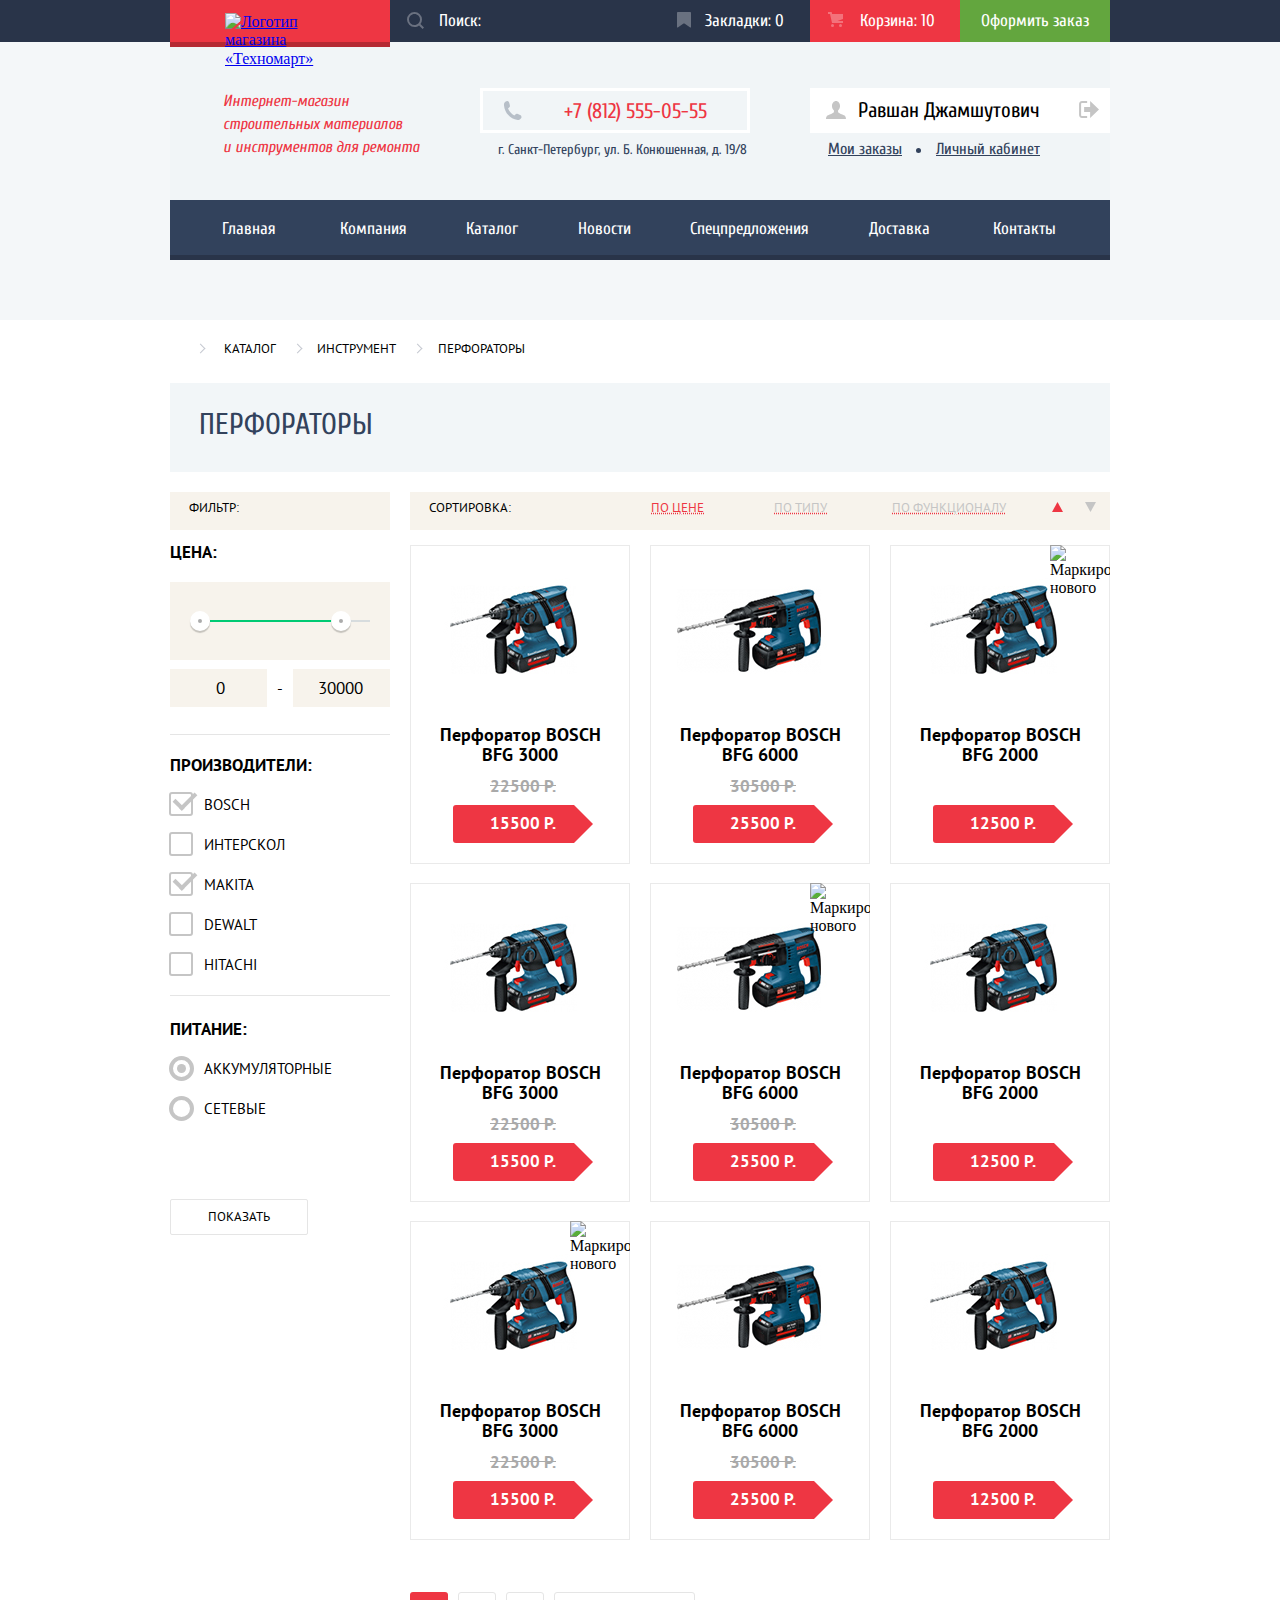
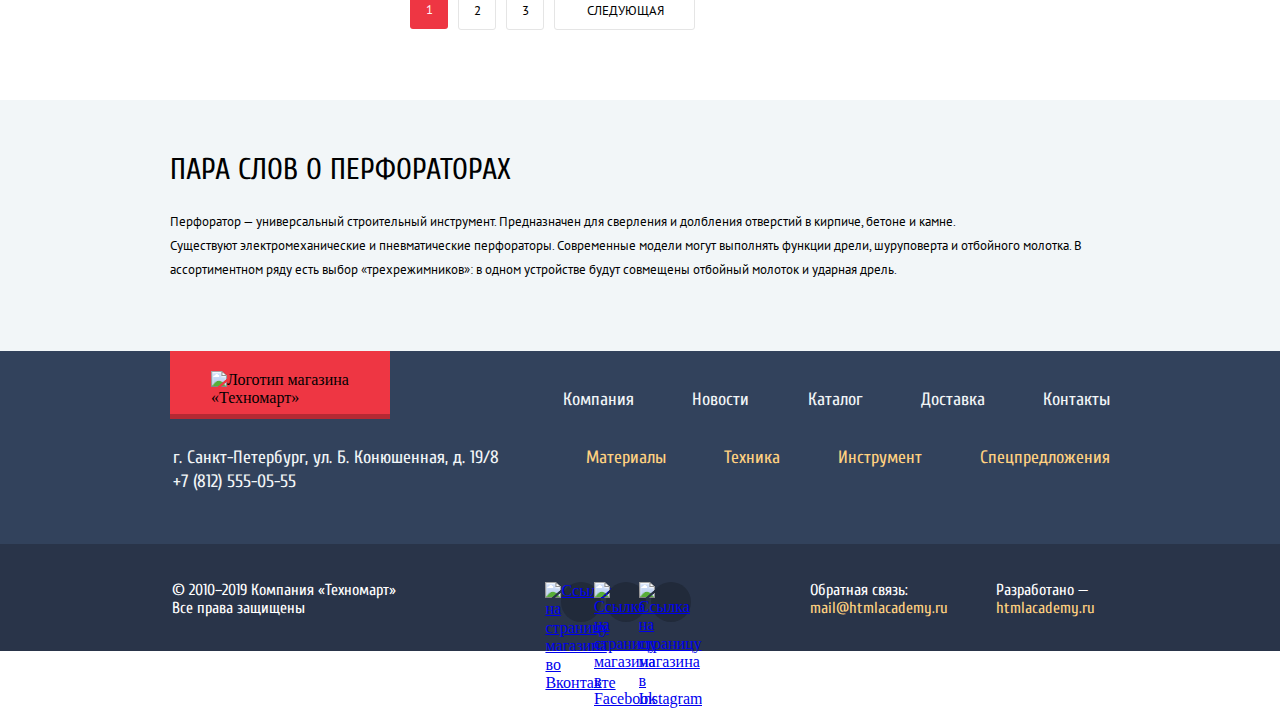
==== commit dd1af478: "Исправления по замечаниям (попытка 3)" ====
--- a/catalog.html
+++ b/catalog.html
@@ -4,10 +4,9 @@
 <head>
     <meta charset="utf-8">
     <title>HTML Academy: Каталог магазина Техномарт</title>
-    <link href="https://fonts.googleapis.com/css?family=Cuprum:400,400i,700&display=swap&subset=cyrillic,cyrillic-ext" rel="stylesheet" type="text/css">
-    <link href="https://fonts.googleapis.com/css?family=PT+Sans:400,700&display=swap&subset=cyrillic,cyrillic-ext" rel="stylesheet" type="text/css">
+    <link href="https://fonts.googleapis.com/css?family=Cuprum:400,400i,700%7CPT+Sans:400,400i,700&display=swap&subset=cyrillic,cyrillic-ext" rel="stylesheet">
     <link href="css/normalize.css" rel="stylesheet">
-    <link href="css/style-all-min.css" rel="stylesheet">
+    <link href="css/style-catalog.css" rel="stylesheet">
 </head>
 
 <body>
--- a/css/style-catalog.css
+++ b/css/style-catalog.css
@@ -0,0 +1,2080 @@
+.body {
+    font-family: "Cuprum", "Arial", sans-serif;
+    color: #000000;
+    background-color: #ffffff;
+
+    padding: 0;
+    margin: 0;
+}
+
+                              /* VISUALLY-HIDDEN */
+.visually-hidden {
+    display: none;
+}
+
+                              /* CENTER-CONTAINER (центровщик) */
+.center-container {
+    width: 940px;
+
+    margin-left: auto;
+    margin-right: auto;
+}
+
+                              /* HEADER */
+.header {
+    width: 100%;
+    min-height: 320px;
+
+    background-color: #f4f7f9;
+}
+
+                              /* HEADER TOP LINE */
+.header__top-wrap {
+    width: 100%;
+    background-color: #293449;
+}
+
+.header__top-line {
+    position: relative;
+
+    max-width: 940px;
+    min-height: 42px;
+
+    background-color: #293449;
+
+    margin-left: auto;
+    margin-right: auto;
+}
+
+.header__logo {
+    position: absolute;
+    top: 0;
+    left: 0;
+    z-index: 101;
+
+    width: 220px;
+    height: 42px;
+
+    background-color: #ee3643;
+    border-bottom: 5px solid #b52933;
+}
+
+.header__logo img {
+    width: 109px;
+    height: 19px;
+
+    margin-top: 13px;
+    margin-right: 56px;
+    margin-bottom: 11px;
+    margin-left: 55px;
+}
+
+.header__logo:hover,
+.header__logo:focus {
+    background-color: #ca2c37;
+}
+
+.header__logo:active {
+    background-color: #ba2732;
+}
+
+.header__interface {
+    display: flex;
+    flex-direction: row;
+    flex-wrap: wrap;
+
+    list-style: none;
+    padding: 0;
+    margin: 0;
+}
+
+.header__interface li:first-child {
+    margin-left: 220px;
+}
+
+.header__search {
+    position: relative;
+    display: flex;
+    flex-direction: row;
+
+    width: 270px;
+    height: 42px;
+}
+
+.search__input {
+    width: 221px;
+    height: 18px;
+
+    font-family: "Cuprum", "Arial", sans-serif;
+    font-size: 17px;
+    line-height: 18px;
+    font-weight: 400;
+    color: #ffffff;
+
+    background-color: #293449;
+    border: none;
+
+    margin: 0;
+    padding: 0;
+    padding-top: 12px;
+    padding-bottom: 12px;
+    padding-left: 49px;
+}
+
+.search__button {
+    background: none;
+    border: none;
+    padding: 0;
+}
+
+.search__icon {
+    position: absolute;
+    top: 12px;
+    left: 17px;
+    z-index: 100;
+
+    display: block;
+    width: 17px;
+    height: 17px;
+
+    cursor: pointer;
+    fill: #6a7180;
+}
+
+/*цвет текста для placeholder'a в этом input*/
+.search__input::-webkit-input-placeholder {
+    color: #ffffff;
+}
+
+.search__input:-moz-placeholder {
+    color: #ffffff;
+}
+
+.header__search:hover .search__icon {
+    fill: #ffffff;
+}
+
+.search__input:hover {
+    background-color: #212a3a;
+}
+
+.search__input:focus {
+    color: #000000;
+    background-color: #ffffff;
+}
+
+.search__input:focus ~ button .search__icon {
+    fill: #ee3643;
+}
+
+.interface__content {
+    position: relative;
+
+    display: flex;
+    flex-direction: row;
+
+    width: 150px;
+    height: 42px;
+}
+
+.bookmark-icon {
+    position: absolute;
+    top: 12px;
+    left: 17px;
+    z-index: 100;
+
+    display: block;
+
+    width: 14px;
+    height: 16px;
+
+    fill: rgba(255,255,255,0.3);
+}
+
+.bookmark-btn {
+    display: block;
+
+    width: 105px;
+    height: 18px;
+
+    font-family: "Cuprum", "Arial", sans-serif;
+    font-size: 17px;
+    line-height: 18px;
+    color: #ffffff;
+    text-decoration: none;
+
+    padding-top: 12px;
+    padding-bottom: 12px;
+    padding-left: 45px;
+}
+
+.cart-icon {
+    position: absolute;
+    top: 12px;
+    left: 18px;
+    z-index: 100;
+
+    display: block;
+
+    width: 15px;
+    height: 15px;
+
+    fill: rgba(255,255,255,0.3);
+}
+
+.cart-btn {
+    display: block;
+
+    width: 105px;
+    height: 18px;
+
+    font-family: "Cuprum", "Arial", sans-serif;
+    font-size: 17px;
+    line-height: 18px;
+    color: #ffffff;
+    text-decoration: none;
+
+    padding-top: 12px;
+    padding-bottom: 12px;
+    padding-left: 50px;
+}
+
+.non-empty {
+    background-color: #ee3643;
+}
+
+.interface__content:hover,
+.interface__content:focus {
+    background-color: #212a3a;
+}
+
+.interface__content:hover svg,
+.interface__content:focus svg{
+    fill: #ffffff;
+}
+
+.interface__content a:active {
+    color: #999ca1;
+    background-color: #161d29;
+}
+
+.interface__content:active svg {
+    fill: rgba(255,255,255,0.5);
+}
+
+.order-btn {
+    display: block;
+
+    width: 150px;
+    height: 18px;
+
+    font-family: "Cuprum", "Arial", sans-serif;
+    font-size: 17px;
+    line-height: 18px;
+    color: #ffffff;
+    text-decoration: none;
+    text-align: center;
+
+    padding-top: 12px;
+    padding-bottom: 12px;
+
+    background-color: #63a63e;
+}
+
+.order-btn:hover,
+.order-btn:focus {
+    background-color: #5fbb2d;
+}
+
+.order-btn:active {
+    color: #a2be93;
+    background-color: #518534;
+}
+
+                              /* HEADER MIDDLE LINE */
+.header__mid-line {
+    display: flex;
+    flex-direction: row;
+    justify-content: space-between;
+    flex-wrap: wrap;
+
+    max-width: 940px;
+    min-height: 158px;
+    margin-left: auto;
+    margin-right: auto;
+
+    background-color: #f1f5f7;
+}
+
+.header__txt {
+    max-width: 197px;
+    word-wrap: break-word;
+
+    font-family: "Cuprum", "Arial", sans-serif;
+    font-style: italic;
+    font-size: 16px;
+    line-height: 23px;
+    color: #ee3643;
+
+    padding-left: 53px;
+
+    margin: 0;
+    margin-top: 48px;
+}
+
+.header__contacts {
+    width: 270px;
+    margin-top: 46px;
+}
+
+.phone__content {
+    position: relative;
+
+    display: flex;
+    flex-direction: row;
+    flex-wrap: wrap;
+
+    max-width: 264px;
+    min-height: 39px;
+
+    border: 3px solid #ffffff;
+    margin-bottom: 4px;
+}
+
+.phone-icon {
+    position: absolute;
+    top: 10px;
+    left: 20px;
+
+    width: 19px;
+    height: 19px;
+
+    fill: #b7bfc8;
+}
+
+.header__tel {
+    height: 21px;
+
+    font-family: "Cuprum", "Arial", sans-serif;
+    font-size: 21px;
+    line-height: 21px;
+    text-decoration: none;
+    color: #ee3643;
+
+    padding-top: 10px;
+    padding-bottom: 8px;
+    padding-left: 81px;
+
+    margin: 0;
+}
+
+.header__geo {
+    max-width: 270px;
+
+    font-family: "Cuprum", "Arial", sans-serif;
+    font-size: 14px;
+    line-height: 24px;
+    text-align: center;
+    color: #32425c;
+
+    padding-top: 1px;
+    padding-left: 15px;
+
+    margin: 0;
+}
+
+.user-navigation {
+    display: flex;
+    flex-direction: row;
+    flex-wrap: wrap;
+
+    width: 291px;
+
+    list-style: none;
+    padding: 0;
+    margin: 0;
+    margin-top: 46px;
+    margin-bottom: 2px;
+}
+
+.user-navigation__content {
+    position: relative;
+
+    display: flex;
+    flex-direction: row;
+    flex-wrap: wrap;
+
+    min-width: 121px;
+    height: 45px;
+
+    background-color: #ffffff;
+
+    margin-right: 10px;
+    margin-left: 10px;
+}
+
+.login-icon {
+    position: absolute;
+    top: 14px;
+    left: 14px;
+
+    width: 20px;
+    height: 17px;
+
+    fill: #c5c5c5;
+}
+
+.user-navigation a {
+    font-family: "Cuprum", "Arial", sans-serif;
+    font-size: 21px;
+    line-height: 21px;
+    color: #000000;
+    text-decoration: none;
+
+    background-color: #ffffff;
+}
+
+.login-link {
+    display: block;
+    min-width: 63px;
+    min-height: 21px;
+
+    padding-top: 12px;
+    padding-right: 10px;
+    padding-bottom: 12px;
+    padding-left: 48px;
+}
+
+.registration-link {
+    display: block;
+
+    min-width: 115px;
+    min-height: 21px;
+
+    padding-top: 12px;
+    padding-right: 10px;
+    padding-bottom: 12px;
+    padding-left: 25px;
+}
+
+.user-navigation a:hover,
+.user-navigation a:focus {
+    color: #ee3643;
+}
+
+.user-navigation a:active {
+    color: #b2b2b2;
+}
+
+.user-navigation__content:hover .login-icon,
+.user-navigation__content:focus .login-icon {
+    fill: #32425c;
+}
+
+.user-navigation__content:active .login-icon {
+    fill: #c5c5c5;
+}
+
+.visually-hidden {
+    display: none;
+}
+
+.account-navigation {
+    width: 300px;
+
+    list-style: none;
+    padding: 0;
+    margin: 0;
+    margin-top: 46px;
+}
+
+.account-top-line {
+    display: flex;
+    flex-direction: row;
+    flex-wrap: wrap;
+    justify-content: space-around;
+    align-items: center;
+
+    max-width: 300px;
+    min-height: 45px;
+
+    background-color: #ffffff;
+
+    margin-bottom: 7px;
+}
+
+.profile-content {
+    position: relative;
+
+    display: flex;
+    flex-direction: row;
+    flex-wrap: wrap;
+}
+
+.user-icon {
+    position: absolute;
+    top: 13px;
+    left: 11px;
+
+    width: 20px;
+    height: 18px;
+
+    fill: #c5c5c5;
+}
+
+.profile-link {
+    display: block;
+
+    font-family: "Cuprum", "Arial", sans-serif;
+    font-size: 21px;
+    line-height: 21px;
+    font-weight: 400;
+    text-decoration: none;
+    color: #000000;
+
+    width: 210px;
+    min-height: 21px;
+
+    padding-top: 12px;
+    padding-bottom: 12px;
+
+    padding-left: 43px;
+}
+
+.profile-link:active {
+    color: #b2b2b2;
+}
+
+.profile-content:hover .user-icon,
+.profile-content:focus .user-icon {
+    fill: #32425c;
+}
+
+.profile-content:active .user-icon {
+    fill: #c5c5c5;
+}
+
+.logout-icon {
+    width: 21px;
+    height: 17px;
+
+    fill: #c5c5c5;
+
+    margin-top: 2px;
+    margin-right: 6px;
+}
+
+.exit-link:hover .logout-icon,
+.exit-link:focus .logout-icon {
+    fill: #32425c;
+}
+
+.exit-link:active .logout-icon {
+    fill: #c5c5c5;
+}
+
+.account-bottom-line {
+    margin-left: 18px;
+}
+
+.account-bottom-line a {
+    position: relative;
+
+    font-family: "Cuprum", "Arial", sans-serif;
+    font-size: 16px;
+    line-height: 18px;
+    font-weight: 400;
+    color: #32425c;
+
+    margin-right: 30px;
+}
+
+.account-bottom-line a::before {
+    position: absolute;
+    top: 8px;
+    left: -20px;
+
+    content: "";
+
+    width: 5px;
+    height: 5px;
+
+    border-radius: 5px;
+    background-color: #32425c;
+}
+
+.account-bottom-line a:first-child::before {
+    display: none;
+}
+
+.account-bottom-line a:hover,
+.account-bottom-line a:focus {
+    color: #ee3643;
+}
+
+.account-bottom-line a:active {
+    color: #c5cad0;
+}
+
+                              /* HEADER BOTTOM LINE */
+.header__navigation {
+    width: 100%;
+}
+
+.site-navigation {
+    display: flex;
+    flex-direction: row;
+    flex-wrap: wrap;
+    justify-content: space-between;
+
+    max-width: 940px;
+    min-height: 55px;
+
+    background-color: #32425c;
+    border-bottom: 5px solid #293449;
+
+    list-style: none;
+
+    padding: 0;
+    margin: 0;
+    margin-left: auto;
+    margin-right: auto;
+}
+
+.site-navigation a {
+    display: block;
+    height: 17px;
+
+    font-family: "Cuprum", "Arial", sans-serif;
+    font-size: 17px;
+    line-height: 17px;
+    color: #ffffff;
+    text-decoration: none;
+    text-align: center;
+
+    padding-top: 20px;
+    padding-right: 29px;
+    padding-bottom: 18px;
+    padding-left: 29px;
+}
+
+.site-navigation li:first-child a {
+    padding-right: 33px;
+    padding-left: 52px;
+}
+.site-navigation li:last-child a {
+    padding-right: 54px;
+    padding-left: 33px;
+}
+
+.site-navigation a:hover,
+.site-navigation a:focus {
+    background-color: #293449;
+}
+
+.site-navigation a:active {
+    color: #a8abaf;
+    background-color: #293449;
+}
+
+                              /* MAIN */
+.container {
+    position: relative;
+
+    margin-top: 20px;
+}
+
+.breadcrumbs {
+    display: flex;
+    justify-content: flex-start;
+    flex-wrap: wrap;
+
+    list-style: none;
+    padding: 0;
+    margin: 0;
+}
+
+.breadcrumbs li,
+.breadcrumbs a {
+    font-family: "PT Sans", "Arial", sans-serif;
+    font-size: 13px;
+    line-height: 18px;
+    font-weight: 400;
+    text-transform: uppercase;
+    text-decoration: none;
+    color: #000000;
+}
+
+.breadcrumbs li {
+    position: relative;
+
+    margin-right: 42px;
+}
+
+.breadcrumbs li:first-child  {
+    margin-right: 54px;
+}
+
+.breadcrumbs li:nth-child(2)  {
+    margin-right: 41px;
+}
+
+.index-link::before {
+    content: "";
+
+    position: absolute;
+    top: 3px;
+    left: -1px;
+
+    display: block;
+    width: 15px;
+    height: 12px;
+
+    background-image: url(../img/icon-home.svg);
+    background-repeat: no-repeat;
+    background-size: cover;
+}
+
+.breadcrumbs li::after {
+    position: absolute;
+
+    top: 5px;
+    right: -25px;
+
+    content: "";
+
+    width: 6px;
+    height: 6px;
+
+    background-color: #ffffff;
+    border-right: 1px solid #c5c9d1;
+    border-bottom: 1px solid #c5c9d1;
+
+    transform: rotate(-45deg);
+}
+
+.breadcrumbs li:first-child::after {
+    right: -34px;
+}
+
+.breadcrumbs__current::after {
+    display: none;
+}
+
+.container__title {
+    font-family: "Cuprum", "Arial", sans-serif;
+    font-size: 30px;
+    line-height: 30px;
+    font-weight: 400;
+    text-transform: uppercase;
+    color: #32425c;
+
+    height: 30px;
+
+    background-color: #f2f6f8;
+
+    margin-top: 25px;
+    margin-bottom: 20px;
+
+    padding-top: 27px;
+    padding-bottom: 32px;
+    padding-left: 29px;
+}
+
+                              /* FILTERS */
+                              /* PRICE */
+.filters {
+    float: left;
+
+    width: 220px;
+
+    font-family: "PT Sans", "Arial", sans-serif;
+    font-size: 13px;
+    line-height: 18px;
+    font-weight: 400;
+    text-transform: uppercase;
+    color: #000000;
+
+    margin-right: 20px;
+}
+
+.filters__title {
+    height: 18px;
+
+    font-family: "PT Sans", "Arial", sans-serif;
+    font-size: 13px;
+    line-height: 18px;
+    font-weight: 400;
+    text-transform: uppercase;
+    color: #000000;
+
+    background-color: #f7f3ec;
+
+    margin: 0;
+    margin-bottom: 7px;
+
+    padding-top: 7px;
+    padding-bottom: 13px;
+    padding-left: 19px;
+
+    word-break: break-all;
+}
+
+.filter__price {
+    height: 187px;
+
+    padding: 0;
+    padding-bottom: 10px;
+    margin: 0;
+    margin-bottom: 15px;
+
+    border: 0;
+    border-bottom: 1px solid #e5e5e5;
+}
+
+.filter__price legend {
+    font-size: 17px;
+    line-height: 30px;
+    font-weight: 700;
+
+    word-break: break-all;
+
+    margin-bottom: 15px;
+}
+
+.range-controls {
+    position: relative;
+
+    height: 40px;
+
+    background-color: #f7f3ec;
+
+    padding-top: 38px;
+    padding-left: 40px;
+
+    margin-bottom: 9px;
+}
+
+.range-controls .scale {
+    width: 160px;
+    height: 2px;
+
+    background-color: #d7dcde;
+}
+
+.range-controls .bar {
+    width: 77%;
+    height: 2px;
+
+    background: #00ca74;
+}
+
+.range-toggle {
+    position: absolute;
+    top: 29px;
+
+    width: 4px;
+    height: 4px;
+
+    background: #ababab;
+    border: 8px solid #ffffff;
+    border-radius: 50%;
+    box-shadow: 0 2px 1px 0 rgba(0, 1, 1, 0.2);
+    cursor: pointer;
+}
+
+.range-toggle-min {
+    left: 20px;
+}
+
+.range-toggle-max {
+    left: 73%;
+}
+
+.range-toggle:hover {
+    background: #1c4f80;
+}
+
+.price__area {
+    display: flex;
+    flex-direction: row;
+    justify-content: space-between;
+}
+
+.price__min input,
+.price__max input {
+    max-width: 70px;
+    min-height: 18px;
+
+    font-family: "PT Sans", "Arial", sans-serif;
+    font-size: 17px;
+    line-height: 18px;
+    font-weight: 400;
+
+
+    background-color: #f7f3ec;
+    border: none;
+
+    padding-top: 10px;
+    padding-bottom: 10px;
+    padding-left: 25px;
+}
+
+.price__min input {
+    max-width: 49px;
+    padding-left: 46px;
+}
+
+.price__area span {
+    font-family: "PT Sans", "Arial", sans-serif;
+    font-size: 16px;
+    line-height: 18px;
+    font-weight: 400;
+
+    margin-top: 10px;
+}
+
+                              /* FABRICATORS */
+.filter__fabricators {
+    max-width: 220px;
+
+    padding:0;
+    margin: 0;
+
+    border: none;
+    border-bottom: 1px solid #e5e5e5;
+}
+
+.filter__fabricators legend {
+    font-size: 17px;
+    line-height: 30px;
+    font-weight: 700;
+
+    margin-bottom: 15px;
+
+    word-break: break-all;
+}
+
+.fabricators {
+    list-style: none;
+    padding: 0;
+    margin: 0;
+}
+
+.fabricators__item {
+    margin-bottom: 20px;
+}
+
+.fabricators__item label {
+    position: relative;
+
+    font-family: "PT Sans", "Arial", sans-serif;
+    font-size: 15px;
+    line-height: 20px;
+    font-weight: 400;
+
+    margin-left: 18px;
+
+    cursor: pointer;
+
+    word-break: break-all;
+}
+
+.fabricators__checkbox {
+    opacity: 0;
+}
+
+.fabricators__checkbox + label::before {
+    content: "";
+
+    position: absolute;
+
+    top: -3px;
+    left: -35px;
+
+    width: 20px;
+    height: 20px;
+
+    border: 2px solid #c5c5c5;
+    border-radius: 3px;
+}
+
+.fabricators__checkbox:checked + label::after {
+    content: "";
+
+    position: absolute;
+
+    top: -3px;
+    left: -30px;
+
+    width: 18px;
+    height: 9px;
+
+    transform: rotate(-45deg);
+
+    border-left: 4px solid #c5c5c5;
+    border-bottom: 4px solid #c5c5c5;
+}
+
+.fabricators__checkbox:hover + label::before {
+    border-color: #b5b5b5;
+}
+
+.fabricators__checkbox:focus + label::before  {
+    outline-color: #4D90FE;
+    outline-offset: -2px;
+    outline-style: auto;
+    outline-width: 5px;
+}
+
+.fabricators__checkbox:disabled + label {
+    color: rgba(181,181,181,0.3);
+}
+
+.fabricators__checkbox:disabled + label::before {
+    border-color: rgba(181,181,181,0.3);
+}
+
+.fabricators__checkbox:disabled + label::after {
+    border-left-color: rgba(181,181,181,0.3);
+    border-bottom-color: rgba(181,181,181,0.3);
+}
+
+                              /* POWER */
+.filter__power {
+    max-width: 220px;
+
+    border: none;
+
+    padding:0;
+    margin: 0;
+    margin-top: 18px;
+    margin-bottom: 60px;
+}
+
+.filter__power legend {
+    font-size: 17px;
+    line-height: 30px;
+    font-weight: 700;
+
+    margin-bottom: 15px;
+
+    word-break: break-all;
+}
+
+.power {
+    list-style: none;
+    padding: 0;
+    margin: 0;
+}
+
+.power__item {
+    margin-bottom: 20px;
+}
+
+.power__item label {
+    position: relative;
+
+    font-family: "PT Sans", "Arial", sans-serif;
+    font-size: 15px;
+    line-height: 20px;
+    font-weight: 400;
+
+    margin-left: 18px;
+
+    max-width: 220px;
+    min-height: 30px;
+
+    cursor: pointer;
+
+    word-break: break-all;
+}
+
+.power__radio {
+    opacity: 0;
+}
+
+.power__radio + label::before {
+    content: "";
+
+    position: absolute;
+    top: -3px;
+    left: -35px;
+
+    width: 17px;
+    height: 17px;
+
+    border: 4px solid #c5c5c5;
+    border-radius: 50%;
+}
+
+.power__radio:checked + label::after {
+    content: "";
+
+    position: absolute;
+    top: 5px;
+    left: -27px;
+
+    width: 9px;
+    height: 9px;
+
+    background-color: #c5c5c5;
+    border-radius: 50%;
+}
+
+.power__radio:hover + label::before {
+    border-color: #b5b5b5;
+}
+
+.power__radio:hover + label::after {
+    background-color: #b5b5b5;
+}
+
+.power__radio:focus + label::before  {
+    outline-color: #4D90FE;
+    outline-offset: -2px;
+    outline-style: auto;
+    outline-width: 5px;
+}
+
+.power__radio:disabled + label {
+    color: rgba(181,181,181,0.3);
+}
+
+.power__radio:disabled + label::before {
+    border-color: rgba(181,181,181,0.3);
+}
+
+.power__radio:disabled + label::after {
+    background-color: rgba(181,181,181,0.3);
+}
+
+.filters__btn {
+    display: block;
+    width: 138px;
+    height: 36px;
+
+    cursor: pointer;
+
+    background-color: #ffffff;
+
+    border: 1px solid #e5e5e5;
+    border-radius: 2px;
+}
+
+.filters__btn:hover,
+.filters__btn:focus {
+    border-color: #bdc6ca;
+}
+
+.filters__btn:active {
+    border-color: #ee3643;
+}
+
+                              /* SORTS */
+.sorts {
+    display: flex;
+    flex-direction: row;
+    flex-wrap: wrap;
+
+    max-width: 700px;
+    min-height: 18px;
+
+    font-family: "PT Sans", "Arial", sans-serif;
+    font-size: 13px;
+    line-height: 18px;
+    font-weight: 400;
+    text-transform: uppercase;
+    color: #000000;
+
+    background-color: #f7f3ec;
+
+    margin-bottom: 15px;
+
+    padding-top: 7px;
+    padding-bottom: 13px;
+}
+
+.sorts__title {
+    font-family: "PT Sans", "Arial", sans-serif;
+    font-size: 13px;
+    line-height: 18px;
+    font-weight: 400;
+    text-transform: uppercase;
+    color: #000000;
+
+    margin: 0;
+    margin-left: 19px;
+    margin-right: 140px;
+}
+
+.sort {
+    max-width: 460px;
+}
+
+.sort__list {
+    display: flex;
+    flex-direction: row;
+    flex-wrap: wrap;
+
+    list-style: none;
+    padding: 0;
+    margin: 0;
+}
+
+.sort__item {
+    position: relative;
+    margin-right: 10px;
+}
+
+.sort__item:nth-child(1) {
+    margin-right: 70px;
+}
+
+.sort__item:nth-child(2) {
+    margin-right: 65px;
+}
+
+.sort__item:nth-child(3) {
+    margin-right: 46px;
+}
+
+.sort__item:nth-child(4n) {
+    margin-right: 22px;
+}
+
+.sort__item label {
+    cursor: pointer;
+    color: #c5c5c5;
+    text-decoration: underline;
+    text-decoration-style: dotted;
+    text-decoration-color: #ee3643;
+}
+
+.sort__item label:hover {
+    color: #231f20;
+    text-decoration: underline;
+    text-decoration-style: solid;
+    text-decoration-color: #ee3643;
+}
+
+.sort__radio {
+    position: absolute;
+    top: -9999px;
+    left: -9999px;
+
+    opacity: 0;
+}
+
+.sort__radio:checked + label {
+    color: #ee3643;
+    border-bottom: none;
+}
+
+.sort__radio:focus + label {
+    outline-color: #4D90FE;
+    outline-offset: -2px;
+    outline-style: auto;
+    outline-width: 5px;
+}
+
+.sort__item svg {
+    width: 11px;
+    height: 10px;
+
+    fill: #c5c5c5;
+}
+
+.sort-min-arrow:hover > svg,
+.sort-max-arrow:hover > svg {
+    fill: #231f20;
+}
+
+.sort__radio:checked + label > svg {
+    fill: #ee3643;
+}
+
+.sort__radio:focus + label > svg {
+    outline-color: #4D90FE;
+    outline-offset: -2px;
+    outline-style: auto;
+    outline-width: 5px;
+}
+
+                              /* CATALOG */
+.catalog {
+    margin-bottom: 33px;
+}
+
+.catalog__list {
+    display: flex;
+    flex-direction: row;
+    flex-wrap: wrap;
+
+    max-width: 700px;
+
+    list-style: none;
+    padding: 0;
+    margin: 0;
+}
+
+.catalog__item {
+    position: relative;
+
+    max-width: 218px;
+    min-height: 316px;
+    border: 1px solid #eaeaea;
+
+    margin-right: 20px;
+    margin-bottom: 19px;
+}
+
+.catalog__item:nth-child(3n) {
+    margin-right: 0;
+}
+
+.catalog__item:hover {
+    box-shadow: 0px 10px 25px 0px rgba(41, 52, 73, 0.5);
+}
+
+.catalog__item:hover .catalog__btns {
+    display: block;
+}
+
+.flag {
+    position: absolute;
+    top: -1px;
+    right: -1px;
+
+    width: 60px;
+    height: 59px;
+
+    overflow: hidden;
+    z-index: 20;
+}
+
+.catalog__btns {
+    display: none;
+
+    position: absolute;
+    top: 0;
+    left: 0;
+
+    width: 218px;
+    height: 170px;
+    background-color: #ffffff;
+}
+
+.buy,
+.bookmark {
+    display: block;
+    text-align: center;
+
+    font-family: "Cuprum", "Arial", sans-serif;
+    font-size: 14px;
+    line-height: 18px;
+    font-weight: 400;
+    text-transform: uppercase;
+
+    margin-left: auto;
+    margin-right: auto;
+}
+
+.buy {
+    position: relative;
+
+    color: #eef4ec;
+
+    width: 135px;
+    height: 18px;
+
+    background-color: #63a63e;
+    border-bottom: 3px solid #367315;
+    border-radius: 3px;
+
+    margin-top: 45px;
+    padding-top: 9px;
+    padding-bottom: 5px;
+}
+
+.buy:hover,
+.buy:focus {
+    background-color: #5fbb2d;
+}
+
+.buy:active {
+    background-color: #518534;
+    border-bottom-color: #518534;
+}
+
+.buy__text {
+    padding: 0;
+    margin: 0;
+}
+
+.buy-icon {
+    position: absolute;
+    top: 8px;
+    left: 14px;
+    z-index: 100;
+
+    display: block;
+
+    width: 15px;
+    height: 15px;
+
+    fill: rgba(255,255,255,0.3);
+}
+
+.buy:hover .buy-icon,
+.buy:focus .buy-icon,
+.buy:active .buy-icon {
+    fill: rgba(255,255,255,1);
+}
+
+.bookmark {
+    color: #32425c;
+
+    width: 129px;
+    height: 18px;
+
+    background-color: #ffffff;
+    border: 3px solid #63a63e;
+    border-radius: 3px;
+
+    margin-top: 7px;
+    padding-top: 9px;
+    padding-bottom: 5px;
+}
+
+.bookmark:hover,
+.bookmark:focus {
+    border-color: #32425c;
+}
+
+.bookmark:active {
+    color: #d0d2d6;
+    border-color: #c1c6ce;
+}
+
+.item__img {
+    width: 218px;
+    height: 170px;
+}
+
+.item__img img {
+    max-width: 100%;
+}
+
+.catalog__item a {
+    text-decoration: none;
+}
+
+.item__title {
+    min-height: 40px;
+
+    font-family: "PT Sans", "Arial", sans-serif;
+    font-size: 18px;
+    line-height: 20px;
+    font-weight: 700;
+    text-align: center;
+    color: #000000;
+
+    padding-top: 0;
+    padding-bottom: 0;
+    padding-left: 25px;
+    padding-right: 25px;
+    margin: 0;
+    margin-top: 9px;
+}
+
+.item__discount {
+    font-family: "PT Sans", "Arial", sans-serif;
+    font-size: 17px;
+    line-height: 18px;
+    font-weight: 700;
+
+    text-decoration: line-through;
+    color: #a9a9a9;
+
+    min-height: 18px;
+
+    padding-left: 79px;
+
+    margin-top: 12px;
+    margin-bottom: 10px;
+}
+
+.item__price {
+    position: relative;
+
+    font-family: "PT Sans", "Arial", sans-serif;
+    font-size: 17px;
+    line-height: 18px;
+    font-weight: 700;
+    text-align: center;
+    color: #ffffff;
+
+    width: 80px;
+    margin-top: 10px;
+    margin-bottom: 20px;
+    margin-left: 42px;
+
+    padding-top: 9px;
+    padding-right: 30px;
+    padding-bottom: 11px;
+    padding-left: 30px;
+
+    background-color: #ee3643;
+    border-radius: 3px;
+}
+
+.item__price::after {
+    content: "";
+
+    position: absolute;
+    top: 0;
+    right: -19px;
+
+    width: 0;
+    height: 0;
+
+    border: 19px solid white;
+    border-left-color: #ee3643;
+}
+
+                              /* PAGINATION */
+.pagination {
+    margin-left: 240px;
+    margin-bottom: 60px;
+}
+
+.pagination__list {
+    display: flex;
+    flex-direction: row;
+    flex-wrap: wrap;
+
+    list-style: none;
+    padding: 0;
+    margin: 0;
+}
+
+.pagination__item {
+    margin-right: 10px;
+    margin-bottom: 10px;
+}
+
+.pagination-item:last-child {
+    margin-right: 0;
+}
+
+.pagination__item a {
+    display: block;
+
+    width: 35px;
+    height: 18px;
+
+    font-family: "PT Sans", "Arial", sans-serif;
+    font-size: 13px;
+    line-height: 18px;
+    font-weight: 400;
+    text-decoration: none;
+    text-transform: uppercase;
+    text-align: center;
+    color: #000000;
+
+    border: 1px solid #e5e5e5;
+    border-radius: 3px;
+
+    padding-top: 9px;
+    padding-bottom: 9px;
+    padding-left: 1px;
+}
+
+.next-page a {
+    width: 138px;
+}
+
+.pagination__item a:hover,
+.pagination__item a:focus {
+    border-color: #bdc6ca;
+}
+
+.pagination__item a:active {
+    border-color: #ee3643;
+}
+
+.pagination__item-current a {
+    width: 37px;
+    height: 19px;
+
+    background-color: #ee3643;
+    border: none;
+    border-radius: 3px;
+}
+
+.pagination__item-current a {
+    color: #fef5f6;
+}
+
+                              /* ABOUT CONTAINER */
+.about-container {
+    width: 100%;
+    background-color: #f2f6f8;
+}
+
+.about-container__title {
+    font-family: "Cuprum", "Arial", sans-serif;
+    font-size: 30px;
+    line-height: 30px;
+    font-weight: 400;
+    text-transform: uppercase;
+    color: #000000;
+
+    margin: 0;
+    padding-top: 55px;
+    padding-bottom: 25px;
+}
+
+.about-container__txt {
+    font-family: "PT Sans", "Arial", sans-serif;
+    font-size: 13px;
+    line-height: 24px;
+    font-weight: 400;
+    color: #000000;
+
+    margin: 0;
+    padding-bottom: 69px;
+}
+
+                              /* POPUP'S */
+@keyframes bounce {
+    0% {
+        transform: translateY(-2000px);
+    }
+
+    70% {
+        transform: translateY(30px);
+    }
+
+    90% {
+        transform: translateY(-10px);
+    }
+
+    100% {
+        transform: translateY(0);
+    }
+}
+
+@keyframes shake {
+    0%,
+    100% {
+        transform: translateX(0);
+    }
+
+    10%,
+    30%,
+    50%,
+    70%,
+    90% {
+        transform: translateX(-10px);
+    }
+
+    20%,
+    40%,
+    60%,
+    80% {
+        transform: translateX(10px);
+    }
+}
+
+.popup__show {
+    display: block;
+    animation: bounce 0.6s;
+}
+
+.popup-buy {
+    position: fixed;
+    z-index: 2000;
+    top: 50%;
+    left: 50%;
+
+    transform: translate(-50%, -50%);
+
+    width: 620px;
+    height: 275px;
+
+    background-color: #ffffff;
+    border-top: 7px solid #ee3643;
+    box-shadow: 0px 20px 40px 0px rgba(41, 52, 73, 0.75);
+}
+
+.popup-buy__text {
+    font-family: "Cuprum", "Arial", sans-serif;
+    font-size: 30px;
+    line-height: 30px;
+    font-weight: 400;
+    color: #000000;
+
+    margin: 0;
+    margin-top: 75px;
+    margin-left: 179px;
+}
+
+.popup-buy__text::before {
+    content: "";
+
+    position: absolute;
+    top: 55px;
+    left: 81px;
+
+    display: block;
+
+    width: 66px;
+    height: 66px;
+
+    background-image:  url(../img/done-popup.svg);
+    background-repeat: no-repeat;
+    background-size: cover;
+}
+
+.popup-buy__buttons {
+    text-align: center;
+
+    background-color: #f1f1f1;
+
+    margin-top: 70px;
+    padding-top: 37px;
+    padding-bottom: 37px;
+}
+
+.popup-buy__buttons button {
+    width: 220px;
+    height: 38px;
+
+    font-family: "Cuprum", "Arial", sans-serif;
+    font-size: 14px;
+    line-height: 18px;
+    font-weight: 400;
+    text-transform: uppercase;
+    color: #000000;
+
+    background-color: #ffffff;
+    border: none;
+    border-radius: 3px;
+    cursor: pointer;
+}
+
+.popup-buy__buttons button:first-child {
+    margin-right: 20px;
+}
+
+.popup-buy__buttons .btn {
+    color: #ffffff;
+    background-color: #ee3643;
+}
+
+.popup-buy__buttons .buy-continue:hover,
+.popup-buy__buttons .buy-continue:focus {
+    color: #ffffff;
+    background-color: #ee3643;
+}
+
+.popup-buy__buttons button:active {
+    background-color: #ba2732;
+}
+
+.popup__close {
+    position: absolute;
+    top: 7px;
+    right: 7px;
+
+    width: 22px;
+    height: 22px;
+
+    background-color: transparent;
+    border: 0;
+    cursor: pointer;
+}
+
+.popup__close::before,
+.popup__close::after {
+    content: "";
+
+    position: absolute;
+    top: 10px;
+    left: 2px;
+
+    width: 19px;
+    height: 3px;
+
+    background-color: #ee3643;
+}
+
+.popup__close::before {
+    transform: rotate(45deg);
+}
+
+.popup__close::after {
+    transform: rotate(-45deg);
+}
+
+                              /* FOOTER */
+.footer {
+    width: 100%;
+    background-color: #32425c;
+}
+
+                              /* FOOTER TOP LINE */
+.footer__top-line {
+    display: flex;
+    flex-direction: row;
+    justify-content: space-between;
+    flex-wrap: wrap;
+
+    width: 940px;
+    height: 63px;
+
+    margin-left: auto;
+    margin-right: auto;
+}
+
+.footer__logo {
+    width: 220px;
+    height: 63px;
+
+    background-color: #ee3643;
+    border-bottom: 5px solid #b52933;
+}
+
+.footer__logo img {
+    width: 138px;
+    height: 23px;
+
+    padding-top: 20px;
+    padding-right: 41px;
+    padding-bottom: 20px;
+    padding-left: 41px;
+}
+
+.footer__navigation {
+    display: flex;
+    flex-direction: row;
+    justify-content: space-between;
+    flex-wrap: wrap;
+
+    width: 547px;
+
+    list-style: none;
+
+    padding: 0;
+    margin: 0;
+    margin-top: 37px;
+}
+
+.footer__navigation a {
+    font-family: "Cuprum", "Arial", sans-serif;
+    font-size: 18px;
+    line-height: 24px;
+    color: #f1f5f7;
+    text-decoration: none;
+}
+
+.footer__navigation a:hover,
+.footer__navigation a:focus {
+    text-decoration: underline;
+}
+
+.footer__navigation a:active {
+    color: #a4abb4;
+    text-decoration: none;
+}
+
+                              /* FOOTER MIDDLE LINE */
+.footer__mid-line {
+    display: flex;
+    flex-direction: row;
+    justify-content: space-between;
+    flex-wrap: wrap;
+
+    width: 940px;
+
+    margin-left: auto;
+    margin-right: auto;
+    margin-bottom: 32px;
+}
+
+.footer__contacts {
+    max-width: 330px;
+    word-wrap: break-word;
+    font-family: "Cuprum", "Arial", sans-serif;
+    font-size: 18px;
+    line-height: 24px;
+    color: #f1f5f7;
+
+    margin-top: 32px;
+    margin-left: 3px;
+}
+
+.items-navigation {
+    display: flex;
+    flex-direction: row;
+    justify-content: space-between;
+    flex-wrap: wrap;
+
+    width: 524px;
+    list-style: none;
+
+    padding: 0;
+    margin: 0;
+    margin-top: 32px;
+}
+
+.items-navigation a {
+    font-family: "Cuprum", "Arial", sans-serif;
+    font-size: 18px;
+    line-height: 24px;
+    color: #ffd180;
+    text-decoration: none;
+}
+
+.items-navigation a:hover,
+.items-navigation a:focus {
+    text-decoration: underline;
+}
+
+.items-navigation a:active {
+    color: #a6906e;
+    text-decoration: none;
+}
+
+                              /* FOOTER BOTTOM LINE */
+.footer__bottom-wrap {
+    width: 100%;
+    height: 107px;
+    background-color: #293449;
+}
+
+.footer__bottom-line {
+    display: flex;
+    flex-direction: row;
+    justify-content: space-between;
+    flex-wrap: wrap;
+
+    width: 940px;
+    height: 107px;
+
+    margin-left: auto;
+    margin-right: auto;
+}
+
+.footer__copyright {
+    max-width: 230px;
+    word-wrap: break-word;
+    font-family: "Cuprum", "Arial", sans-serif;
+    font-size: 16px;
+    line-height: 18px;
+    color: #ffffff;
+
+    margin-top: 37px;
+    margin-left: 2px;
+}
+
+.footer__socials {
+    display: flex;
+    flex-direction: row;
+    justify-content: space-between;
+    flex-wrap: wrap;
+
+    width: 130px;
+
+    list-style: none;
+
+    padding: 0;
+    margin: 0;
+    margin-top: 38px;
+    margin-left: 39px;
+}
+
+.social__item {
+    display: flex;
+    flex-direction: row;
+    justify-content: center;
+    flex-wrap: wrap;
+    align-items: center;
+
+    width: 40px;
+    height: 40px;
+
+    background-color: #212a3a;
+    border-radius: 50%;
+}
+
+.social__item:hover,
+.social__item:focus,
+.social__item:active {
+    background-color: #ee3643;
+}
+
+.footer__socials a {
+    display: block;
+}
+
+.footer__feedback {
+    display: flex;
+    flex-direction: row;
+    justify-content: space-between;
+    flex-wrap: wrap;
+
+    width: 300px;
+
+    font-family: "Cuprum", "Arial", sans-serif;
+    font-size: 16px;
+    line-height: 18px;
+    color: #ffffff;
+    list-style: none;
+
+    padding: 0;
+    margin: 0;
+    margin-top: 37px;
+}
+
+.feedback__email {
+    max-width: 140px;
+    word-wrap: break-word;
+}
+
+.feedback__email p {
+    padding: 0;
+    margin: 0;
+}
+
+.feedback__site {
+    max-width: 100px;
+    word-wrap: break-word;
+    margin-right: 15px;
+}
+
+.feedback__site p {
+    padding: 0;
+    margin: 0;
+}
+
+.feedback__email a,
+.feedback__site a {
+    color: #ffd180;
+    text-decoration: none;
+}
+
+.feedback__email a:hover,
+.feedback__email a:focus,
+.feedback__site a:hover,
+.feedback__site a:focus {
+    text-decoration: underline;
+}
+
+.feedback__email a:active,
+.feedback__site a:active {
+    color: #ee3643;
+    text-decoration: none;
+}
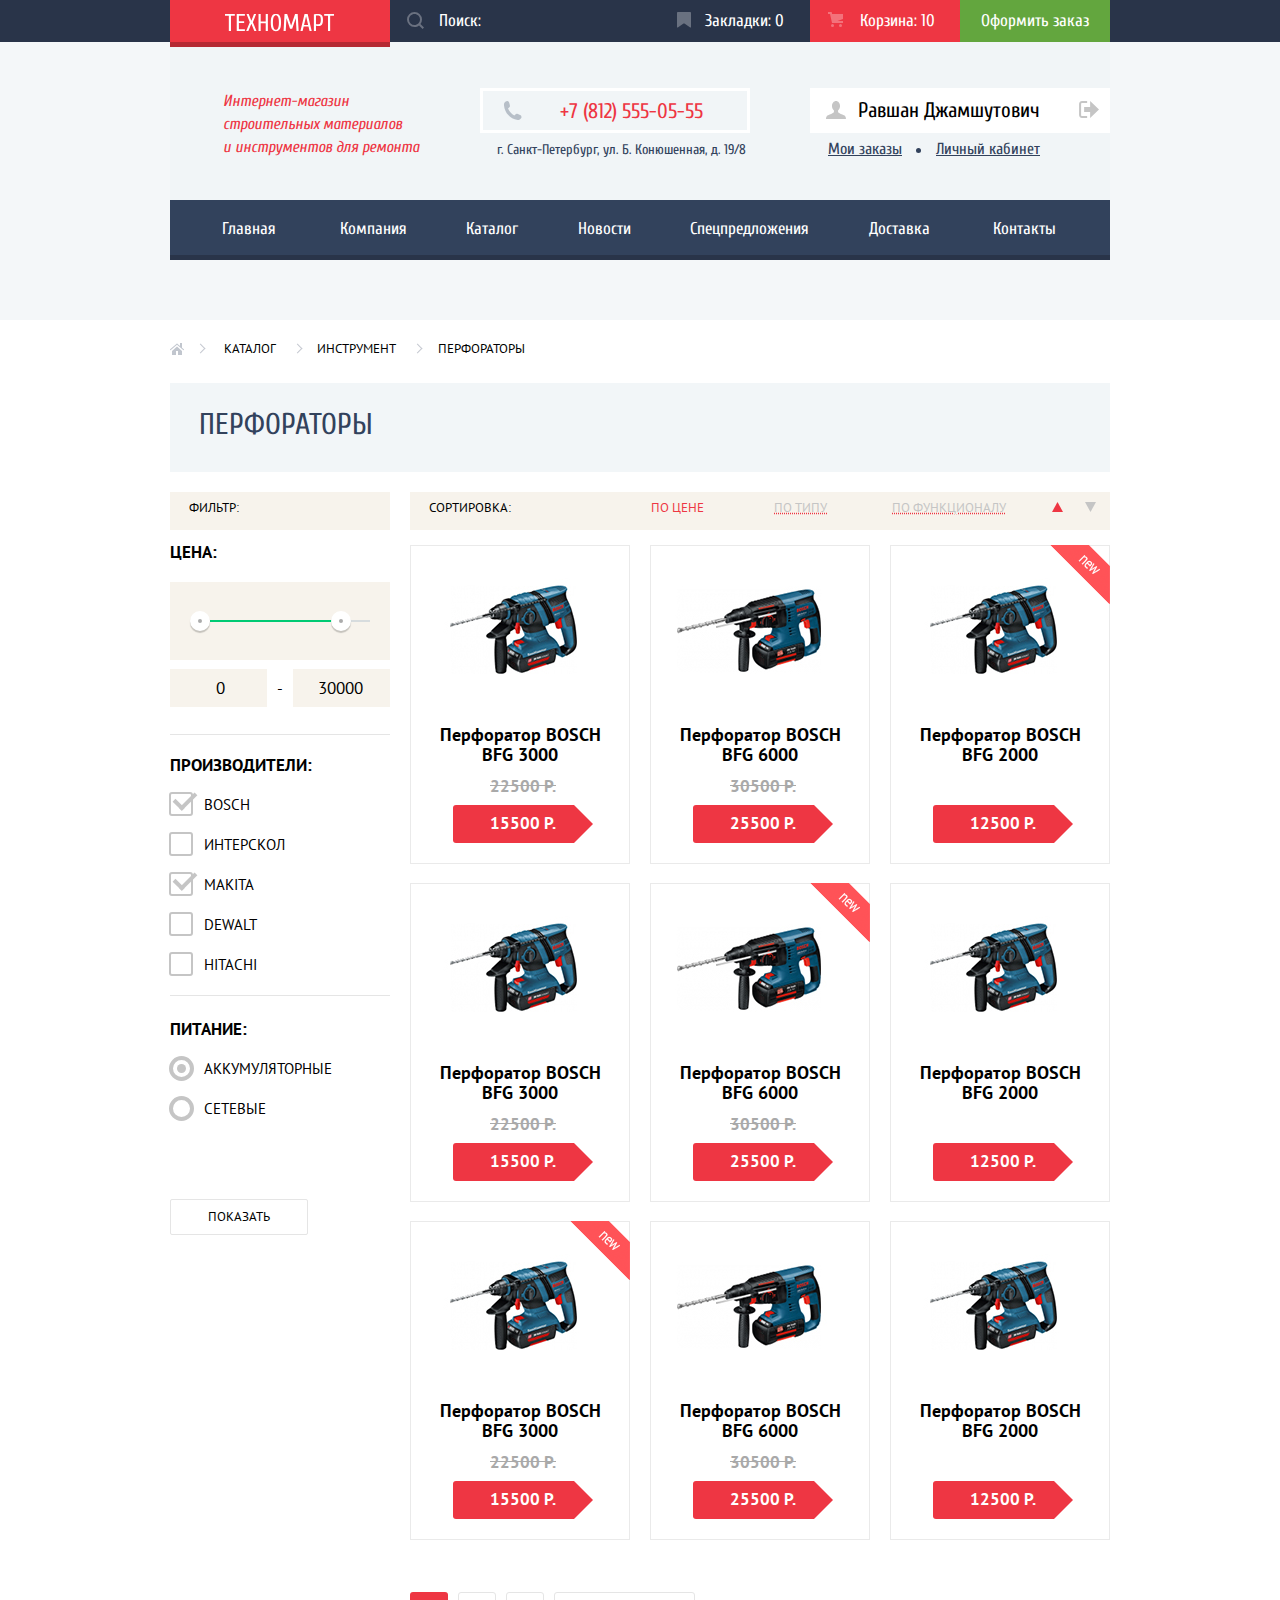
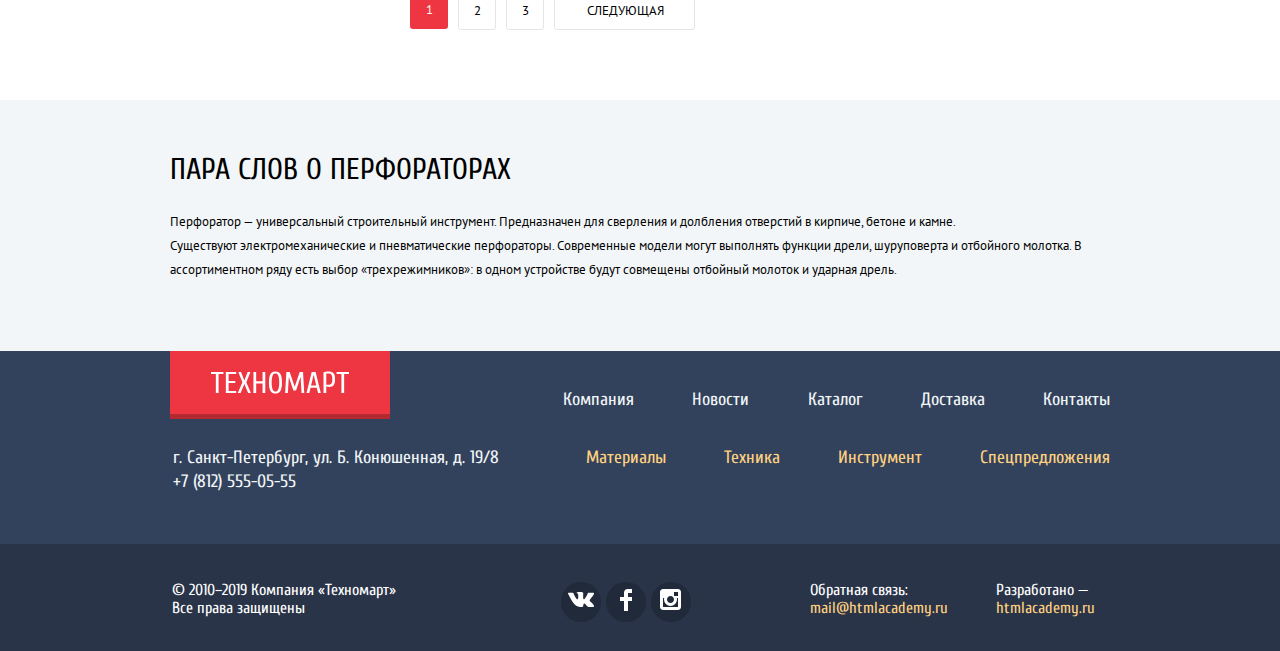
==== commit 5037217c: "Исправление замечаний по сортировке (попытка 3)" ====
--- a/catalog.html
+++ b/catalog.html
@@ -6,7 +6,7 @@
     <title>HTML Academy: Каталог магазина Техномарт</title>
     <link href="https://fonts.googleapis.com/css?family=Cuprum:400,400i,700%7CPT+Sans:400,400i,700&display=swap&subset=cyrillic,cyrillic-ext" rel="stylesheet">
     <link href="css/normalize.css" rel="stylesheet">
-    <link href="css/style-catalog.css" rel="stylesheet">
+    <link href="css/style-all-min.css" rel="stylesheet">
 </head>
 
 <body>
@@ -53,7 +53,10 @@
             </div>
         </div>
         <div class="header__mid-line">
-            <p class="header__txt"> Интернет-магазин строительных материалов<br> и инструментов для ремонта </p>
+            <p class="header__txt">Интернет-магазин
+                строительных материалов
+                и инструментов для ремонта
+            </p>
             <div class="header__contacts">
                 <div class="phone__content">
                     <svg class="phone-icon" viewBox="0 0 19 19">
@@ -188,28 +191,23 @@
                 <form class="sort" method="get" action="#">
                     <ul class="sort__list">
                         <li class="sort__item">
-                            <input class="sort__radio" type="radio" id="sort-price" value="price" name="sort-group" checked>
-                            <label for="sort-price">По цене</label>
+                            <a class="sort__link current-sort" href="#">По цене</a>
                         </li>
                         <li class="sort__item">
-                            <input class="sort__radio" type="radio" id="sort-type" value="type" name="sort-group">
-                            <label for="sort-type">По типу</label>
+                            <a class="sort__link" href="#">По типу</a>
                         </li>
                         <li class="sort__item">
-                            <input class="sort__radio" type="radio" id="sort-function" value="function" name="sort-group">
-                            <label for="sort-function">По функционалу</label>
+                            <a class="sort__link" href="#">По функционалу</a>
                         </li>
                         <li class="sort__item">
-                            <input class="sort__radio" type="radio" id="sort-min" value="min-price" name="price-group" checked>
-                            <label for="sort-min" class="sort-min-arrow" aria-label="По возрастанию">
+                            <a class="sort-min-arrow current-sort" href="#" aria-label="По возрастанию">
                                 <svg class="up-dir-icon" viewBox="0 0 11 10"><path d="M5.5 0L0 10h11z" /></svg>
-                            </label>
+                            </a>
                         </li>
                         <li class="sort__item">
-                            <input class="sort__radio" type="radio" id="sort-max" value="max-price" name="price-group">
-                            <label for="sort-max" class="sort-max-arrow" aria-label="По убыванию">
+                            <a class="sort-max-arrow" href="#" aria-label="По убыванию">
                                 <svg class="down-dir-icon" viewBox="0 0 11 10"><path d="M5.5 10L0 0h11" /></svg>
-                            </label>
+                            </a>
                         </li>
                     </ul>
                 </form>
--- a/css/style-all-min.css
+++ b/css/style-all-min.css
@@ -0,0 +1 @@
+.body{font-family:"Cuprum","Arial",sans-serif;color:#000;background-color:#fff;padding:0;margin:0}.visually-hidden{display:none}.center-container{width:940px;margin-left:auto;margin-right:auto}.header{width:100%;min-height:320px;background-color:#f4f7f9}.header__top-wrap{width:100%;background-color:#293449}.header__top-line{position:relative;max-width:940px;min-height:42px;background-color:#293449;margin-left:auto;margin-right:auto}.header__logo{position:absolute;top:0;left:0;z-index:101;width:220px;height:42px;background-color:#ee3643;border-bottom:5px solid #b52933}.header__logo img{width:109px;height:19px;margin:13px 56px 11px 55px}.header__logo:hover,.header__logo:focus{background-color:#ca2c37}.header__logo:active{background-color:#ba2732}.header__interface{display:flex;flex-direction:row;flex-wrap:wrap;list-style:none;padding:0;margin:0}.header__interface li:first-child{margin-left:220px}.header__search{position:relative;display:flex;flex-direction:row;width:270px;height:42px}.search__input{width:221px;height:18px;font-family:"Cuprum","Arial",sans-serif;font-size:17px;line-height:18px;font-weight:400;color:#fff;background-color:#293449;border:none;margin:0;padding:0;padding-top:12px;padding-bottom:12px;padding-left:49px}.search__button{background:none;border:none;padding:0}.search__icon{position:absolute;top:12px;left:17px;z-index:100;display:block;width:17px;height:17px;cursor:pointer;fill:#6a7180}.search__input::-webkit-input-placeholder{color:#fff}.search__input:-moz-placeholder{color:#fff}.header__search:hover .search__icon{fill:#fff}.search__input:hover{background-color:#212a3a}.search__input:focus{color:#000;background-color:#fff}.search__input:focus ~ button .search__icon{fill:#ee3643}.interface__content{position:relative;display:flex;flex-direction:row;width:150px;height:42px}.bookmark-icon{position:absolute;top:12px;left:17px;z-index:100;display:block;width:14px;height:16px;fill:rgba(255,255,255,0.3)}.bookmark-btn{display:block;width:105px;height:18px;font-family:"Cuprum","Arial",sans-serif;font-size:17px;line-height:18px;color:#fff;text-decoration:none;padding-top:12px;padding-bottom:12px;padding-left:45px}.cart-icon{position:absolute;top:12px;left:18px;z-index:100;display:block;width:15px;height:15px;fill:rgba(255,255,255,0.3)}.cart-btn{display:block;width:105px;height:18px;font-family:"Cuprum","Arial",sans-serif;font-size:17px;line-height:18px;color:#fff;text-decoration:none;padding-top:12px;padding-bottom:12px;padding-left:50px}.non-empty{background-color:#ee3643}.interface__content:hover,.interface__content:focus{background-color:#212a3a}.interface__content:hover svg,.interface__content:focus svg{fill:#fff}.interface__content a:active{color:#999ca1;background-color:#161d29}.interface__content:active svg{fill:rgba(255,255,255,0.5)}.order-btn{display:block;width:150px;height:18px;font-family:"Cuprum","Arial",sans-serif;font-size:17px;line-height:18px;color:#fff;text-decoration:none;text-align:center;padding-top:12px;padding-bottom:12px;background-color:#63a63e}.order-btn:hover,.order-btn:focus{background-color:#5fbb2d}.order-btn:active{color:#a2be93;background-color:#518534}.header__mid-line{display:flex;flex-direction:row;justify-content:space-between;flex-wrap:wrap;max-width:940px;min-height:158px;margin-left:auto;margin-right:auto;background-color:#f1f5f7}.header__txt{max-width:197px;word-wrap:break-word;white-space:pre-line;font-family:"Cuprum","Arial",sans-serif;font-style:italic;font-size:16px;line-height:23px;color:#ee3643;padding-left:53px;margin:0;margin-top:48px}.header__contacts{width:270px;margin-top:46px}.phone__content{position:relative;display:flex;flex-direction:row;flex-wrap:wrap;max-width:264px;min-height:39px;border:3px solid #fff;margin-bottom:4px}.phone-icon{position:absolute;top:10px;left:20px;width:19px;height:19px;fill:#b7bfc8}.header__tel{height:21px;font-family:"Cuprum","Arial",sans-serif;font-size:21px;line-height:21px;text-decoration:none;color:#ee3643;padding-top:10px;padding-bottom:8px;padding-left:77px;margin:0}.header__geo{max-width:270px;font-family:"Cuprum","Arial",sans-serif;font-size:14px;line-height:24px;text-align:center;color:#32425c;padding-top:1px;padding-left:13px;margin:0}.user-navigation{display:flex;flex-direction:row;flex-wrap:wrap;width:291px;list-style:none;padding:0;margin:0;margin-top:46px;margin-bottom:2px}.user-navigation__content{position:relative;display:flex;flex-direction:row;flex-wrap:wrap;min-width:121px;height:45px;background-color:#fff;margin-right:10px;margin-left:10px}.login-icon{position:absolute;top:14px;left:14px;width:20px;height:17px;fill:#c5c5c5}.user-navigation a{font-family:"Cuprum","Arial",sans-serif;font-size:21px;line-height:21px;color:#000;text-decoration:none;background-color:#fff}.login-link{display:block;min-width:63px;min-height:21px;padding:12px 10px 12px 48px}.registration-link{display:block;min-width:115px;min-height:21px;padding:12px 10px 12px 25px}.user-navigation a:hover,.user-navigation a:focus{color:#ee3643}.user-navigation a:active{color:#b2b2b2}.user-navigation__content:hover .login-icon,.user-navigation__content:focus .login-icon{fill:#32425c}.user-navigation__content:active .login-icon{fill:#c5c5c5}.visually-hidden{display:none}.account-navigation{width:300px;list-style:none;padding:0;margin:0;margin-top:46px}.account-top-line{display:flex;flex-direction:row;flex-wrap:wrap;justify-content:space-around;align-items:center;max-width:300px;min-height:45px;background-color:#fff;margin-bottom:7px}.profile-content{position:relative;display:flex;flex-direction:row;flex-wrap:wrap}.user-icon{position:absolute;top:13px;left:11px;width:20px;height:18px;fill:#c5c5c5}.profile-link{display:block;font-family:"Cuprum","Arial",sans-serif;font-size:21px;line-height:21px;font-weight:400;text-decoration:none;color:#000;width:210px;min-height:21px;padding-top:12px;padding-bottom:12px;padding-left:43px}.profile-link:active{color:#b2b2b2}.profile-content:hover .user-icon,.profile-content:focus .user-icon{fill:#32425c}.profile-content:active .user-icon{fill:#c5c5c5}.logout-icon{width:21px;height:17px;fill:#c5c5c5;margin-top:2px;margin-right:6px}.exit-link:hover .logout-icon,.exit-link:focus .logout-icon{fill:#32425c}.exit-link:active .logout-icon{fill:#c5c5c5}.account-bottom-line{margin-left:18px}.account-bottom-line a{position:relative;font-family:"Cuprum","Arial",sans-serif;font-size:16px;line-height:18px;font-weight:400;color:#32425c;margin-right:30px}.account-bottom-line a::before{position:absolute;top:8px;left:-20px;content:"";width:5px;height:5px;border-radius:5px;background-color:#32425c}.account-bottom-line a:first-child::before{display:none}.account-bottom-line a:hover,.account-bottom-line a:focus{color:#ee3643}.account-bottom-line a:active{color:#c5cad0}.header__navigation{width:100%}.site-navigation{display:flex;flex-direction:row;flex-wrap:wrap;justify-content:space-between;max-width:940px;min-height:55px;background-color:#32425c;border-bottom:5px solid #293449;list-style:none;padding:0;margin:0;margin-left:auto;margin-right:auto}.site-navigation a{display:block;height:17px;font-family:"Cuprum","Arial",sans-serif;font-size:17px;line-height:17px;color:#fff;text-decoration:none;text-align:center;padding:20px 29px 18px}.site-navigation li:first-child a{padding-right:33px;padding-left:52px}.site-navigation li:last-child a{padding-right:54px;padding-left:33px}.site-navigation a:hover,.site-navigation a:focus{background-color:#293449}.site-navigation a:active{color:#a8abaf;background-color:#293449}.container__menu{width:940px;margin-top:60px;margin-left:auto;margin-right:auto}.menu__list{display:flex;flex-direction:row;flex-wrap:wrap;list-style:none;padding:0;margin:0}.menu__item{margin-right:20px;margin-bottom:20px}.menu__item:nth-child(3n){margin-right:0}.menu__block{position:relative;width:300px;height:123px;background-color:#ffbf47}.menu__title{font-family:"Cuprum","Arial",sans-serif;font-size:24px;line-height:30px;font-weight:700;color:#fff;margin:0;margin-top:20px;margin-bottom:12px;margin-left:22px}.menu__item:nth-child(1) .menu__title::after{content:"";position:absolute;top:0;right:0;display:block;width:60px;height:59px;background-image:url(../img/new-flag.png);background-repeat:no-repeat;background-size:cover}.menu__content{display:flex;flex-direction:row}.menu__btn{display:block;width:135px;height:18px;font-family:"Cuprum","Arial",sans-serif;font-size:14px;line-height:18px;text-decoration:none;text-transform:uppercase;text-align:center;color:#fff;background-color:rgba(0,0,0,0.1);border-radius:3px;padding-top:11px;padding-bottom:9px;margin-left:25px}.menu__item:nth-child(1) .menu__btn::after{content:"";position:absolute;top:31px;right:43px;display:block;width:44px;height:65px;background-image:url(../img/icon-1.svg);background-repeat:no-repeat;background-size:cover}.menu__item:nth-child(2) .menu__btn::after{content:"";position:absolute;top:33px;right:28px;display:block;width:75px;height:61px;background-image:url(../img/icon-2.svg);background-repeat:no-repeat;background-size:cover}.menu__item:nth-child(3) .menu__btn,.menu__double-item .menu__block:nth-child(1) .menu__btn,.menu__double-item .menu__block:nth-child(2) .menu__btn{margin-left:23px}.menu__item:nth-child(3) .menu__btn::after{content:"";position:absolute;top:31px;right:31px;display:block;width:78px;height:62px;background-image:url(../img/icon-3.svg);background-repeat:no-repeat;background-size:cover}.menu__btn:hover,.menu__btn:focus{background-color:rgba(0,0,0,0.2)}.menu__btn:active{background-color:rgba(0,0,0,0.3)}.b--blue{background-color:#3bbce3}.b--purple{background-color:#dc91d8}.b--green{background-color:#8ed78f}.menu__double-item{display:flex;flex-direction:column;margin-right:0}.menu__double-item div{margin-bottom:20px}.menu__double-item .menu__block:nth-child(1) .menu__btn::after{content:"";position:absolute;top:26px;right:45px;display:block;width:59px;height:72px;background-image:url(../img/icon-4.svg);background-repeat:no-repeat;background-size:cover}.menu__double-item .menu__block:nth-child(2) .menu__btn::after{content:"";position:absolute;top:32px;right:31px;display:block;width:78px;height:63px;background-image:url(../img/icon-5.svg);background-repeat:no-repeat;background-size:cover}.slider{position:relative;width:620px;height:266px}.slider__list{list-style:none;padding:0;margin:0}.slider__item{display:none;transition:.5s}.slide__txt{position:absolute;top:0;left:0;width:620px;height:105px;background-color:rgba(0,0,0,0.1)}.slide__title{font-family:"Cuprum","Arial",sans-serif;font-size:36px;line-height:36px;font-weight:700;text-transform:uppercase;color:#fff;margin-top:22px;margin-bottom:2px;margin-left:25px}.slide__subtitle{font-family:"Cuprum","Arial",sans-serif;font-size:18px;line-height:24px;font-weight:400;color:#fff;margin:0;margin-left:25px}.slider__item img{width:620px;height:266px}.slider__arrow-left{display:none;background:none;border:none;padding:0}.slider__arrow-left::before{content:"";position:absolute;top:120px;left:30px;width:25px;height:25px;border-left:3px solid #fff;border-bottom:3px solid #fff;transform:rotate(45deg);cursor:pointer}.slider__arrow-right{display:none;background:none;border:none;padding:0}.slider__arrow-right::after{content:"";position:absolute;top:120px;right:26px;width:25px;height:25px;border-right:3px solid #fff;border-bottom:3px solid #fff;transform:rotate(-45deg);cursor:pointer}.slider__switchers{position:absolute;bottom:37px;left:305px;z-index:100;width:160px;height:18px;text-align:center;font-size:0;transform:translateX(-50%)}.slider__switchers label{position:relative;display:inline-block;vertical-align:middle;width:18px;height:18px;border-radius:50%;cursor:pointer}.slider__switchers label::after{content:"";position:absolute;top:8px;left:8px;z-index:1;width:10px;height:10px;margin-right:10px;background:#fff;border-radius:50%}.slide-1:checked ~ .slider__list .slider__item:nth-child(1){display:block}.slide-2:checked ~ .slider__list .slider__item:nth-child(2){display:block}.slide-1:checked ~ .slider__switchers .slider__switch:nth-child(1)::before,.slide-2:checked ~ .slider__switchers .slider__switch:nth-child(2)::before{content:"";position:absolute;top:10px;left:10px;z-index:2;width:6px;height:6px;background-color:#ee3643;border-radius:50%}.slide-1:checked ~ .slider__control-next label:nth-child(2),.slide-2:checked ~ .slider__control-next label:nth-child(1){display:block}.slide-1:checked ~ .slider__control-prev label:nth-child(2),.slide-2:checked ~ .slider__control-prev label:nth-child(1){display:block}.slide__btn{position:absolute;left:25px;bottom:22px;display:block;width:145px;height:18px;font-family:"Cuprum","Arial",sans-serif;font-size:14px;line-height:18px;font-weight:400;text-transform:uppercase;text-decoration:none;color:#fff;background-color:#ee3643;border-radius:3px;padding-top:10px;padding-bottom:10px;padding-left:50px}.slide__btn:hover,.slide__btn:focus{background-color:#ca2c37}.slide__btn:active{background-color:#ba2732}.popular-items__head{display:flex;flex-direction:row;justify-content:space-between;max-width:940px;min-height:89px;background-color:#f9f5f0;margin-top:33px;margin-bottom:20px}.popular-items__head-title{max-width:620px;font-family:"Cuprum","Arial",sans-serif;font-size:30px;line-height:30px;font-weight:400;text-transform:uppercase;color:#32425c;margin-top:29px;margin-left:29px}.popular-items__head-btn{display:block;width:253px;height:18px;font-family:"Cuprum","Arial",sans-serif;font-size:14px;line-height:18px;text-decoration:none;text-transform:uppercase;text-align:center;color:#fff;background-color:#ee3643;border-radius:3px;padding-top:11px;padding-bottom:9px;margin-top:24px;margin-right:24px}.popular-items__head-btn:hover,.popular-items__head-btn:focus{background-color:#ca2c37}.popular-items__head-btn:active{background-color:#ba2732}.popular-items__list{display:flex;flex-direction:row;flex-wrap:wrap;list-style:none;padding:0;margin:0}.popular-items__item{position:relative;max-width:218px;min-height:316px;border:1px solid #eaeaea;margin-right:20px;margin-bottom:20px}.popular-items__item:nth-child(4n){margin-right:0}.popular-items__item:hover{box-shadow:0 10px 25px 0 rgba(41,52,73,0.5)}.popular-items__item:hover .popular-items__btns{display:block}.flag{position:absolute;top:-1px;right:-1px;width:60px;height:59px;overflow:hidden;z-index:20}.popular-items__btns{display:none;position:absolute;top:0;left:0;width:218px;height:170px;background-color:#fff}.buy,.bookmark{display:block;text-align:center;font-family:"Cuprum","Arial",sans-serif;font-size:14px;line-height:18px;text-transform:uppercase;margin-left:auto;margin-right:auto}.buy{position:relative;color:#eef4ec;width:135px;height:18px;background-color:#63a63e;border-bottom:3px solid #367315;border-radius:3px;margin-top:45px;padding-top:9px;padding-bottom:5px}.buy:hover,.buy:focus{background-color:#5fbb2d}.buy:active{background-color:#518534;border-bottom-color:#518534}.buy__text{padding:0;margin:0}.buy-icon{position:absolute;top:8px;left:14px;z-index:1000;display:block;width:15px;height:15px;fill:rgba(255,255,255,0.3)}.buy:hover .buy-icon,.buy:focus .buy-icon,.buy:active .buy-icon{fill:rgba(255,255,255,1)}.bookmark{color:#32425c;width:129px;height:18px;background-color:#fff;border:3px solid #63a63e;border-radius:3px;margin-top:7px;padding-top:9px;padding-bottom:5px}.bookmark:hover,.bookmark:focus{border-color:#32425c}.bookmark:active{color:#d0d2d6;border-color:#c1c6ce}.popular-items__img{width:218px;height:170px}.popular-items__img img{max-width:100%}.popular-items__item a{text-decoration:none}.popular-items__title{min-height:40px;font-family:"PT Sans","Arial",sans-serif;font-size:18px;line-height:20px;font-weight:700;text-align:center;color:#000;margin:0;margin-top:8px;padding:0 25px}.popular-items__discount{font-family:"PT Sans","Arial",sans-serif;font-size:17px;line-height:18px;font-weight:700;text-align:center;text-decoration:line-through;color:#a9a9a9;min-height:18px;margin-top:11px;margin-bottom:10px}.popular-items__price{position:relative;width:80px;font-family:"PT Sans","Arial",sans-serif;font-size:17px;line-height:18px;font-weight:700;text-align:center;color:#fff;margin-top:10px;margin-bottom:20px;margin-left:42px;background-color:#ee3643;border-radius:3px;padding:9px 30px 11px}.popular-items__price::after{content:"";position:absolute;top:0;right:-19px;width:0;height:0;border:19px solid #fff;border-left-color:#ee3643}.popular-fabricators__head{display:flex;flex-direction:row;justify-content:space-between;max-width:940px;min-height:89px;background-color:#f9f5f0;margin-bottom:20px}.popular-fabricators__head-title{max-width:620px;font-family:"Cuprum","Arial",sans-serif;font-size:30px;line-height:30px;font-weight:400;text-transform:uppercase;color:#32425c;margin-top:29px;margin-left:29px}.popular-fabricators__head-btn{display:block;width:253px;height:18px;font-family:"Cuprum","Arial",sans-serif;font-size:14px;line-height:18px;text-decoration:none;text-transform:uppercase;text-align:center;color:#fff;background-color:#ee3643;border-radius:3px;padding-top:10px;padding-bottom:10px;margin-top:24px;margin-right:24px}.popular-fabricators__head-btn:hover,.popular-fabricators__head-btn:focus{background-color:#ca2c37}.popular-fabricators__head-btn:active{background-color:#ba2732}.popular-fabricators__list{display:flex;flex-direction:row;flex-wrap:wrap;list-style:none;padding:0;margin:0}.popular-fabricators__item{display:flex;flex-direction:row;justify-content:center;align-items:center;max-width:218px;min-height:143px;text-align:center;border:1px solid #ebebeb;margin-right:20px;margin-bottom:20px}.popular-fabricators__item:nth-child(4n){margin-right:0}.popular-fabricators__logo{display:block;width:218px;height:143px;line-height:143px;text-align:center}.popular-fabricators__item:nth-child(1) img{padding-top:50px}.popular-fabricators__item:nth-child(2) img,.popular-fabricators__item:nth-child(3) img{padding-top:47px}.popular-fabricators__item:nth-child(4) img{padding-top:20px}.popular-fabricators__item:nth-child(5) img{padding-top:57px;padding-left:3px}.popular-fabricators__item:nth-child(6) img{padding-top:33px}.popular-fabricators__item:nth-child(7) img{padding-top:21px;padding-left:1px}.popular-fabricators__item:nth-child(8) img{padding-top:32px;padding-left:4px}.popular-fabricators__item:hover,.popular-fabricators__item:focus{box-shadow:0 4px 10px 0 rgba(41,52,73,0.5)}.popular-fabricators__item:active{opacity:.3}.services{width:100%;min-height:510px;background-color:#f4f8f9;margin-top:65px;margin-bottom:10px}.services__title{font-family:"Cuprum","Arial",sans-serif;font-size:30px;line-height:30px;font-weight:400;text-transform:uppercase;color:#000;padding-top:64px;margin-bottom:26px}.services__txt{max-width:400px;word-wrap:break-word;font-family:"PT Sans","Arial",sans-serif;font-size:13px;line-height:24px;font-weight:400;color:#000;margin:0;margin-bottom:70px}.services__wrap{position:relative;display:flex;flex-direction:row;flex-wrap:wrap;max-width:940px}.services__menu{position:absolute;top:0;left:0;list-style:none;padding:0;margin:0;z-index:1}.services__menu::after{content:"";position:absolute;top:-50px;right:0;display:block;width:10px;height:272px;background-image:url(../img/line.png);background-repeat:no-repeat;background-size:cover}.services__item label{display:block;cursor:pointer;width:220px;height:30px;font-family:"Cuprum","Arial",sans-serif;font-size:21px;line-height:30px;font-weight:700;color:#fff;background-color:#32425c;padding-top:13px;padding-bottom:17px;padding-left:22px;border:0;border-top:1px solid #405069;border-bottom:1px solid #293449}.services__item label:hover,.services__item label:focus{background-color:#293449}.delivery__radio:checked ~ .services__menu .services__item:nth-child(1) label{color:#32425c;background-color:#fff;border-color:#fff}.guarantee__radio:checked ~ .services__menu .services__item:nth-child(2) label{color:#32425c;background-color:#fff;border-color:#fff}.credit__radio:checked ~ .services__menu .services__item:nth-child(3) label{color:#32425c;background-color:#fff;border-color:#fff}.description-list{list-style:none;padding:0;margin:0}.item-description{display:none;max-width:630px;min-height:240px;padding-left:80px;padding-bottom:50px;margin-left:240px}.item-description__title{font-family:"Cuprum","Arial",sans-serif;font-size:36px;line-height:36px;font-weight:400;text-transform:uppercase;color:#32425c;margin:0;margin-bottom:22px}.item-description:nth-child(2) .item-description__title{font-style:italic}.item-description__txt{position:relative;z-index:10;display:block;width:380px;word-wrap:break-word;font-family:"PT Sans","Arial",sans-serif;font-size:13px;line-height:24px;font-weight:400;color:#000;margin:0}.item-description:nth-child(1) .item-description__txt::after{content:"";position:absolute;top:-35px;left:150px;z-index:-1;display:block;width:468px;height:261px;background-image:url(../img/delivery_logo.svg);background-repeat:no-repeat;background-size:cover}.item-description:nth-child(2) .item-description__txt::after{content:"";position:absolute;top:-56px;left:240px;z-index:-1;display:block;width:389px;height:283px;background-image:url(../img/guarantee_logo.svg);background-repeat:no-repeat;background-size:cover}.item-description:nth-child(3) .item-description__txt::after{content:"";position:absolute;top:-60px;left:165px;z-index:-1;display:block;width:465px;height:285px;background-image:url(../img/credit_logo.svg);background-repeat:no-repeat;background-size:cover}.item-description__btn{display:block;width:195px;height:18px;font-family:"Cuprum","Arial",sans-serif;font-size:14px;line-height:18px;text-decoration:none;text-transform:uppercase;text-align:center;color:#fff;background-color:#ee3643;border-radius:3px;padding-top:10px;padding-bottom:10px;margin-top:27px}.item-description__btn:hover,.item-description__btn:focus{background-color:#ca2c37}.item-description__btn:active{background-color:#ba2732}.delivery__radio:checked ~ .description-list .item-description:nth-child(1){display:flex}.guarantee__radio:checked ~ .description-list .item-description:nth-child(2){display:flex}.credit__radio:checked ~ .description-list .item-description:nth-child(3){display:flex}.main__wrap{display:flex;flex-direction:row;flex-wrap:wrap;justify-content:space-between;max-width:940px;background-color:#fff;margin-top:48px;margin-bottom:86px}.info{max-width:620px}.info__title{font-family:"Cuprum","Arial",sans-serif;font-size:30px;line-height:30px;text-transform:uppercase;color:#000}.info__txt{font-family:"PT Sans","Arial",sans-serif;font-size:13px;line-height:24px;font-weight:400;color:#000}.description1{max-width:520px;word-wrap:break-word;margin-bottom:24px}.description2{max-width:390px;word-wrap:break-word;margin-bottom:21px}.info__transport-companies{list-style:none;padding:0;margin:0}.info__transport-companies li{position:relative;margin-bottom:20px}.transport-companies__title{font-family:"Cuprum","Arial",sans-serif;font-size:18px;line-height:20px;font-weight:700;color:#000;text-decoration:none;margin-left:36px}.transport-companies__title::before{content:"";position:absolute;top:10px;display:block;width:25px;height:2px;background-color:#ee3643}.transport-companies__items img{margin-right:11px;margin-bottom:5px}.info__btn{display:block;width:220px;height:18px;font-family:"Cuprum","Arial",sans-serif;font-size:14px;line-height:18px;text-decoration:none;text-transform:uppercase;text-align:center;color:#fff;margin-top:37px;padding-top:11px;padding-bottom:9px;background-color:#ee3643;border-radius:3px}.info__btn:hover,.info__btn:focus{background-color:#ca2c37}.info__btn:active{background-color:#ba2732}.contacts{max-width:300px}.contacts__title{font-family:"Cuprum","Arial",sans-serif;font-size:30px;line-height:30px;text-transform:uppercase;color:#000}.contacts__txt{max-width:180px;word-wrap:break-word;font-family:"PT Sans","Arial",sans-serif;font-size:13px;line-height:24px;font-weight:400;color:#000;margin-bottom:32px}.contacts img{margin-bottom:35px}.contacts__btn{display:block;width:235px;height:18px;font-family:"Cuprum","Arial",sans-serif;font-size:14px;line-height:18px;text-decoration:none;text-transform:uppercase;color:#fff;padding-top:11px;padding-bottom:9px;padding-left:65px;background-color:#ee3643;border-radius:3px}.contacts__btn:hover,.contacts__btn:focus{background-color:#ca2c37}.contacts__btn:active{background-color:#ba2732}.container{position:relative;margin-top:20px}.breadcrumbs{display:flex;justify-content:flex-start;flex-wrap:wrap;list-style:none;padding:0;margin:0}.breadcrumbs li,.breadcrumbs a{font-family:"PT Sans","Arial",sans-serif;font-size:13px;line-height:18px;font-weight:400;text-transform:uppercase;text-decoration:none;color:#000}.breadcrumbs li{position:relative;margin-right:42px}.breadcrumbs li:first-child{margin-right:54px}.breadcrumbs li:nth-child(2){margin-right:41px}.index-link::before{content:"";position:absolute;top:3px;left:-1px;display:block;width:15px;height:12px;background-image:url(../img/icon-home.svg);background-repeat:no-repeat;background-size:cover}.breadcrumbs li::after{position:absolute;top:5px;right:-25px;content:"";width:6px;height:6px;background-color:#fff;border-right:1px solid #c5c9d1;border-bottom:1px solid #c5c9d1;transform:rotate(-45deg)}.breadcrumbs li:first-child::after{right:-34px}.breadcrumbs__current::after{display:none}.container__title{font-family:"Cuprum","Arial",sans-serif;font-size:30px;line-height:30px;font-weight:400;text-transform:uppercase;color:#32425c;height:30px;background-color:#f2f6f8;margin-top:25px;margin-bottom:20px;padding-top:27px;padding-bottom:32px;padding-left:29px}.filters{float:left;width:220px;font-family:"PT Sans","Arial",sans-serif;font-size:13px;line-height:18px;font-weight:400;text-transform:uppercase;color:#000;margin-right:20px}.filters__title{height:18px;font-family:"PT Sans","Arial",sans-serif;font-size:13px;line-height:18px;font-weight:400;text-transform:uppercase;color:#000;background-color:#f7f3ec;margin:0;margin-bottom:7px;padding-top:7px;padding-bottom:13px;padding-left:19px;word-break:break-all}.filter__price{height:187px;padding:0;padding-bottom:10px;margin:0;margin-bottom:15px;border:0;border-bottom:1px solid #e5e5e5}.filter__price legend{font-size:17px;line-height:30px;font-weight:700;word-break:break-all;margin-bottom:15px}.range-controls{position:relative;height:40px;background-color:#f7f3ec;padding-top:38px;padding-left:40px;margin-bottom:9px}.range-controls .scale{width:160px;height:2px;background-color:#d7dcde}.range-controls .bar{width:77%;height:2px;background:#00ca74}.range-toggle{position:absolute;top:29px;width:4px;height:4px;background:#ababab;border:8px solid #fff;border-radius:50%;box-shadow:0 2px 1px 0 rgba(0,1,1,0.2);cursor:pointer}.range-toggle-min{left:20px}.range-toggle-max{left:73%}.range-toggle:hover{background:#1c4f80}.price__area{display:flex;flex-direction:row;justify-content:space-between}.price__min input,.price__max input{max-width:70px;min-height:18px;font-family:"PT Sans","Arial",sans-serif;font-size:17px;line-height:18px;font-weight:400;background-color:#f7f3ec;border:none;padding-top:10px;padding-bottom:10px;padding-left:25px}.price__min input{max-width:49px;padding-left:46px}.price__area span{font-family:"PT Sans","Arial",sans-serif;font-size:16px;line-height:18px;font-weight:400;margin-top:10px}.filter__fabricators{max-width:220px;padding:0;margin:0;border:none;border-bottom:1px solid #e5e5e5}.filter__fabricators legend{font-size:17px;line-height:30px;font-weight:700;margin-bottom:15px;word-break:break-all}.fabricators{list-style:none;padding:0;margin:0}.fabricators__item{margin-bottom:20px}.fabricators__item label{position:relative;font-family:"PT Sans","Arial",sans-serif;font-size:15px;line-height:20px;font-weight:400;margin-left:18px;cursor:pointer;word-break:break-all}.fabricators__checkbox{opacity:0}.fabricators__checkbox + label::before{content:"";position:absolute;top:-3px;left:-35px;width:20px;height:20px;border:2px solid #c5c5c5;border-radius:3px}.fabricators__checkbox:checked + label::after{content:"";position:absolute;top:-3px;left:-30px;width:18px;height:9px;transform:rotate(-45deg);border-left:4px solid #c5c5c5;border-bottom:4px solid #c5c5c5}.fabricators__checkbox:hover + label::before{border-color:#b5b5b5}.fabricators__checkbox:focus + label::before{outline-color:#4D90FE;outline-offset:-2px;outline-style:auto;outline-width:5px}.fabricators__checkbox:disabled + label{color:rgba(181,181,181,0.3)}.fabricators__checkbox:disabled + label::before{border-color:rgba(181,181,181,0.3)}.fabricators__checkbox:disabled + label::after{border-left-color:rgba(181,181,181,0.3);border-bottom-color:rgba(181,181,181,0.3)}.filter__power{max-width:220px;border:none;padding:0;margin:0;margin-top:18px;margin-bottom:60px}.filter__power legend{font-size:17px;line-height:30px;font-weight:700;margin-bottom:15px;word-break:break-all}.power{list-style:none;padding:0;margin:0}.power__item{margin-bottom:20px}.power__item label{position:relative;font-family:"PT Sans","Arial",sans-serif;font-size:15px;line-height:20px;font-weight:400;margin-left:18px;max-width:220px;min-height:30px;cursor:pointer;word-break:break-all}.power__radio{opacity:0}.power__radio + label::before{content:"";position:absolute;top:-3px;left:-35px;width:17px;height:17px;border:4px solid #c5c5c5;border-radius:50%}.power__radio:checked + label::after{content:"";position:absolute;top:5px;left:-27px;width:9px;height:9px;background-color:#c5c5c5;border-radius:50%}.power__radio:hover + label::before{border-color:#b5b5b5}.power__radio:hover + label::after{background-color:#b5b5b5}.power__radio:focus + label::before{outline-color:#4D90FE;outline-offset:-2px;outline-style:auto;outline-width:5px}.power__radio:disabled + label{color:rgba(181,181,181,0.3)}.power__radio:disabled + label::before{border-color:rgba(181,181,181,0.3)}.power__radio:disabled + label::after{background-color:rgba(181,181,181,0.3)}.filters__btn{display:block;width:138px;height:36px;cursor:pointer;background-color:#fff;border:1px solid #e5e5e5;border-radius:2px}.filters__btn:hover,.filters__btn:focus{border-color:#bdc6ca}.filters__btn:active{border-color:#ee3643}.sorts{display:flex;flex-direction:row;flex-wrap:wrap;max-width:700px;min-height:18px;font-family:"PT Sans","Arial",sans-serif;font-size:13px;line-height:18px;font-weight:400;text-transform:uppercase;color:#000;background-color:#f7f3ec;margin-bottom:15px;padding-top:7px;padding-bottom:13px}.sorts__title{font-family:"PT Sans","Arial",sans-serif;font-size:13px;line-height:18px;font-weight:400;text-transform:uppercase;color:#000;margin:0;margin-left:19px;margin-right:140px}.sort{max-width:460px}.sort__list{display:flex;flex-direction:row;flex-wrap:wrap;list-style:none;padding:0;margin:0}.sort__item{position:relative;margin-right:10px}.sort__item:nth-child(1){margin-right:70px}.sort__item:nth-child(2){margin-right:65px}.sort__item:nth-child(3){margin-right:46px}.sort__item:nth-child(4n){margin-right:22px}.sort__link{cursor:pointer;color:#c5c5c5;text-decoration:underline;text-decoration-style:dotted;text-decoration-color:#ee3643}.sort__link:hover,.sort__link:focus{color:#231f20;text-decoration:underline;text-decoration-style:solid;text-decoration-color:#ee3643}.sort__link:active{color:#ee3643;text-decoration:none}.sort__item svg{width:11px;height:10px;fill:#c5c5c5}.sort-min-arrow:hover > svg,.sort-max-arrow:hover > svg,.sort-min-arrow:focus > svg,.sort-max-arrow:focus > svg{fill:#231f20}.sort-min-arrow:active > svg,.sort-max-arrow:active > svg{fill:#ee3643}.current-sort{color:#ee3643;text-decoration:none}.current-sort > svg{fill:#ee3643}.catalog{margin-bottom:33px}.catalog__list{display:flex;flex-direction:row;flex-wrap:wrap;max-width:700px;list-style:none;padding:0;margin:0}.catalog__item{position:relative;max-width:218px;min-height:316px;border:1px solid #eaeaea;margin-right:20px;margin-bottom:19px}.catalog__item:nth-child(3n){margin-right:0}.catalog__item:hover{box-shadow:0 10px 25px 0 rgba(41,52,73,0.5)}.catalog__item:hover .catalog__btns{display:block}.flag{position:absolute;top:-1px;right:-1px;width:60px;height:59px;overflow:hidden;z-index:20}.catalog__btns{display:none;position:absolute;top:0;left:0;width:218px;height:170px;background-color:#fff}.buy,.bookmark{display:block;text-align:center;font-family:"Cuprum","Arial",sans-serif;font-size:14px;line-height:18px;font-weight:400;text-transform:uppercase;margin-left:auto;margin-right:auto}.buy{position:relative;color:#eef4ec;width:135px;height:18px;background-color:#63a63e;border-bottom:3px solid #367315;border-radius:3px;margin-top:45px;padding-top:9px;padding-bottom:5px}.buy:hover,.buy:focus{background-color:#5fbb2d}.buy:active{background-color:#518534;border-bottom-color:#518534}.buy__text{padding:0;margin:0}.buy-icon{position:absolute;top:8px;left:14px;z-index:100;display:block;width:15px;height:15px;fill:rgba(255,255,255,0.3)}.buy:hover .buy-icon,.buy:focus .buy-icon,.buy:active .buy-icon{fill:rgba(255,255,255,1)}.bookmark{color:#32425c;width:129px;height:18px;background-color:#fff;border:3px solid #63a63e;border-radius:3px;margin-top:7px;padding-top:9px;padding-bottom:5px}.bookmark:hover,.bookmark:focus{border-color:#32425c}.bookmark:active{color:#d0d2d6;border-color:#c1c6ce}.item__img{width:218px;height:170px}.item__img img{max-width:100%}.catalog__item a{text-decoration:none}.item__title{min-height:40px;font-family:"PT Sans","Arial",sans-serif;font-size:18px;line-height:20px;font-weight:700;text-align:center;color:#000;margin:0;margin-top:9px;padding:0 25px}.item__discount{font-family:"PT Sans","Arial",sans-serif;font-size:17px;line-height:18px;font-weight:700;text-decoration:line-through;color:#a9a9a9;min-height:18px;padding-left:79px;margin-top:12px;margin-bottom:10px}.item__price{position:relative;font-family:"PT Sans","Arial",sans-serif;font-size:17px;line-height:18px;font-weight:700;text-align:center;color:#fff;width:80px;margin-top:10px;margin-bottom:20px;margin-left:42px;background-color:#ee3643;border-radius:3px;padding:9px 30px 11px}.item__price::after{content:"";position:absolute;top:0;right:-19px;width:0;height:0;border:19px solid #fff;border-left-color:#ee3643}.pagination{margin-left:240px;margin-bottom:60px}.pagination__list{display:flex;flex-direction:row;flex-wrap:wrap;list-style:none;padding:0;margin:0}.pagination__item{margin-right:10px;margin-bottom:10px}.pagination-item:last-child{margin-right:0}.pagination__item a{display:block;width:35px;height:18px;font-family:"PT Sans","Arial",sans-serif;font-size:13px;line-height:18px;font-weight:400;text-decoration:none;text-transform:uppercase;text-align:center;color:#000;border:1px solid #e5e5e5;border-radius:3px;padding-top:9px;padding-bottom:9px;padding-left:1px}.next-page a{width:138px}.pagination__item a:hover,.pagination__item a:focus{border-color:#bdc6ca}.pagination__item a:active{border-color:#ee3643}.pagination__item-current a{width:37px;height:19px;background-color:#ee3643;border:none;border-radius:3px;color:#fef5f6}.about-container{width:100%;background-color:#f2f6f8}.about-container__title{font-family:"Cuprum","Arial",sans-serif;font-size:30px;line-height:30px;font-weight:400;text-transform:uppercase;color:#000;margin:0;padding-top:55px;padding-bottom:25px}.about-container__txt{font-family:"PT Sans","Arial",sans-serif;font-size:13px;line-height:24px;font-weight:400;color:#000;margin:0;padding-bottom:69px}@keyframes bounce{0%{transform:translateY(-2000px)}70%{transform:translateY(30px)}90%{transform:translateY(-10px)}100%{transform:translateY(0)}}@keyframes shake{0%,100%{transform:translateX(0)}10%,30%,50%,70%,90%{transform:translateX(-10px)}20%,40%,60%,80%{transform:translateX(10px)}}.popup__show{display:block;animation:bounce .6s}.popup__error{animation:shake .6s}.popup-email{position:fixed;z-index:2000;top:50%;left:50%;transform:translate(-50%,-50%);max-width:620px;min-height:423px;background-color:#fff;border-top:7px solid #ee3643;box-shadow:0 20px 40px 0 rgba(0,0,0,0.75)}.popup-email__form{width:460px;margin-left:80px;margin-right:80px}.popup-email__form input,.popup-email__form label{display:block}.popup-email__form label{font-family:"Cuprum","Arial",sans-serif;font-size:18px;line-height:18px;font-weight:400;color:#000;margin-bottom:8px}.popup-email__form input,.popup-email__form textarea{font-family:"PT Sans","Arial",sans-serif;font-size:13px;line-height:18px;font-weight:400;color:#000;padding-left:12px}.popup-email__form input{width:202px;height:32px;border:2px solid #d7dcde;border-radius:3px}.popup-email__form textarea{width:442px;min-height:110px;resize:none;border:2px solid #d7dcde;border-radius:3px;padding-left:15px}.popup-email__form input:hover,.popup-email__form textarea:hover{border-color:#b5b5b5}.popup-email__form input:focus,.popup-email__form textarea:focus{border-color:#ee3643}.popup-email__name{display:inline-block;vertical-align:middle;margin:0}.popup-email__name label{margin-top:47px}.popup-email__name:first-child input{margin-right:20px}.popup-email__text{margin:0;margin-top:22px;margin-bottom:10px}.popup-email__wrap{text-align:center;background-color:#f1f1f1;margin-top:37px;padding-top:30px;padding-bottom:44px}.popup-email__button{width:460px;height:38px;font-family:"Cuprum","Arial",sans-serif;font-size:14px;line-height:18px;text-transform:uppercase;color:#fff;cursor:pointer;background-color:#ee3643;border:none;border-radius:3px}.popup-email__button:hover,.popup-email__button:focus{background-color:#ca2c37}.popup-email__button:focus{background-color:#ba2732}.popup__close{position:absolute;top:7px;right:8px;z-index:3000;width:25px;height:25px;background-color:transparent;border:0;cursor:pointer}.popup__close::before,.popup__close::after{content:"";position:absolute;top:10px;left:2px;width:23px;height:3px;background-color:#ee3643}.popup__close::before{transform:rotate(45deg)}.popup__close::after{transform:rotate(-45deg)}.popup-map{position:fixed;z-index:2000;top:50%;left:50%;transform:translate(-50%,-50%);width:940px;height:446px;background-color:#565656;box-shadow:0 0 16px 8px rgba(47,42,43,0.5);overflow:hidden}.popup-map img{position:absolute;top:-57%;left:-15%;z-index:1}.popup-map iframe{position:relative;z-index:2;border:none}.popup-buy{position:fixed;z-index:2000;top:50%;left:50%;transform:translate(-50%,-50%);width:620px;height:275px;background-color:#fff;border-top:7px solid #ee3643;box-shadow:0 20px 40px 0 rgba(41,52,73,0.75)}.popup-buy__text{font-family:"Cuprum","Arial",sans-serif;font-size:30px;line-height:30px;font-weight:400;color:#000;margin:0;margin-top:75px;margin-left:179px}.popup-buy__text::before{content:"";position:absolute;top:55px;left:81px;display:block;width:66px;height:66px;background-image:url(../img/done-popup.svg);background-repeat:no-repeat;background-size:cover}.popup-buy__buttons{text-align:center;background-color:#f1f1f1;margin-top:70px;padding-top:37px;padding-bottom:37px}.popup-buy__buttons button{width:220px;height:38px;font-family:"Cuprum","Arial",sans-serif;font-size:14px;line-height:18px;font-weight:400;text-transform:uppercase;color:#000;background-color:#fff;border:none;border-radius:3px;cursor:pointer}.popup-buy__buttons button:first-child{margin-right:20px}.popup-buy__buttons .btn{color:#fff;background-color:#ee3643}.popup-buy__buttons .buy-continue:hover,.popup-buy__buttons .buy-continue:focus{color:#fff;background-color:#ee3643}.popup-buy__buttons button:active{background-color:#ba2732}.footer{width:100%;background-color:#32425c}.footer__top-line{display:flex;flex-direction:row;justify-content:space-between;width:940px;height:63px;margin-left:auto;margin-right:auto}.footer__logo{width:220px;height:63px;background-color:#ee3643;border-bottom:5px solid #b52933}.footer__logo img{width:138px;height:23px;padding:20px 41px}.footer__navigation{display:flex;flex-direction:row;justify-content:space-between;flex-wrap:wrap;width:547px;list-style:none;padding:0;margin:0;margin-top:37px}.footer__navigation a{font-family:"Cuprum","Arial",sans-serif;font-size:18px;line-height:24px;color:#f1f5f7;text-decoration:none}.footer__navigation a:hover,.footer__navigation a:focus{text-decoration:underline}.footer__navigation a:active{color:#a4abb4;text-decoration:none}.footer__mid-line{display:flex;flex-direction:row;justify-content:space-between;flex-wrap:wrap;width:940px;margin-left:auto;margin-right:auto;margin-bottom:32px}.footer__contacts{max-width:330px;word-wrap:break-word;font-family:"Cuprum","Arial",sans-serif;font-size:18px;line-height:24px;color:#f1f5f7;margin-top:32px;margin-left:3px}.items-navigation{display:flex;flex-direction:row;justify-content:space-between;flex-wrap:wrap;width:524px;list-style:none;padding:0;margin:0;margin-top:32px}.items-navigation a{font-family:"Cuprum","Arial",sans-serif;font-size:18px;line-height:24px;color:#ffd180;text-decoration:none}.items-navigation a:hover,.items-navigation a:focus{text-decoration:underline}.items-navigation a:active{color:#a6906e;text-decoration:none}.footer__bottom-wrap{width:100%;height:107px;background-color:#293449}.footer__bottom-line{display:flex;flex-direction:row;justify-content:space-between;flex-wrap:wrap;width:940px;height:107px;margin-left:auto;margin-right:auto}.footer__copyright{max-width:230px;word-wrap:break-word;font-family:"Cuprum","Arial",sans-serif;font-size:16px;line-height:18px;color:#fff;margin-top:37px;margin-left:2px}.footer__socials{display:flex;flex-direction:row;justify-content:space-between;flex-wrap:wrap;width:130px;list-style:none;padding:0;margin:0;margin-top:38px;margin-left:39px}.social__item{display:flex;flex-direction:row;justify-content:center;flex-wrap:wrap;align-items:center;width:40px;height:40px;background-color:#212a3a;border-radius:50%}.social__item:hover,.social__item:focus,.social__item:active{background-color:#ee3643}.footer__socials a{display:block}.footer__feedback{display:flex;flex-direction:row;justify-content:space-between;flex-wrap:wrap;width:300px;font-family:"Cuprum","Arial",sans-serif;font-size:16px;line-height:18px;color:#fff;list-style:none;padding:0;margin:0;margin-top:37px}.feedback__email{max-width:140px;word-wrap:break-word}.feedback__email p{padding:0;margin:0}.feedback__site{max-width:100px;word-wrap:break-word;margin-right:15px}.feedback__site p{padding:0;margin:0}.feedback__email a,.feedback__site a{color:#ffd180;text-decoration:none}.feedback__email a:hover,.feedback__email a:focus,.feedback__site a:hover,.feedback__site a:focus{text-decoration:underline}.feedback__email a:active,.feedback__site a:active{color:#ee3643;text-decoration:none}
